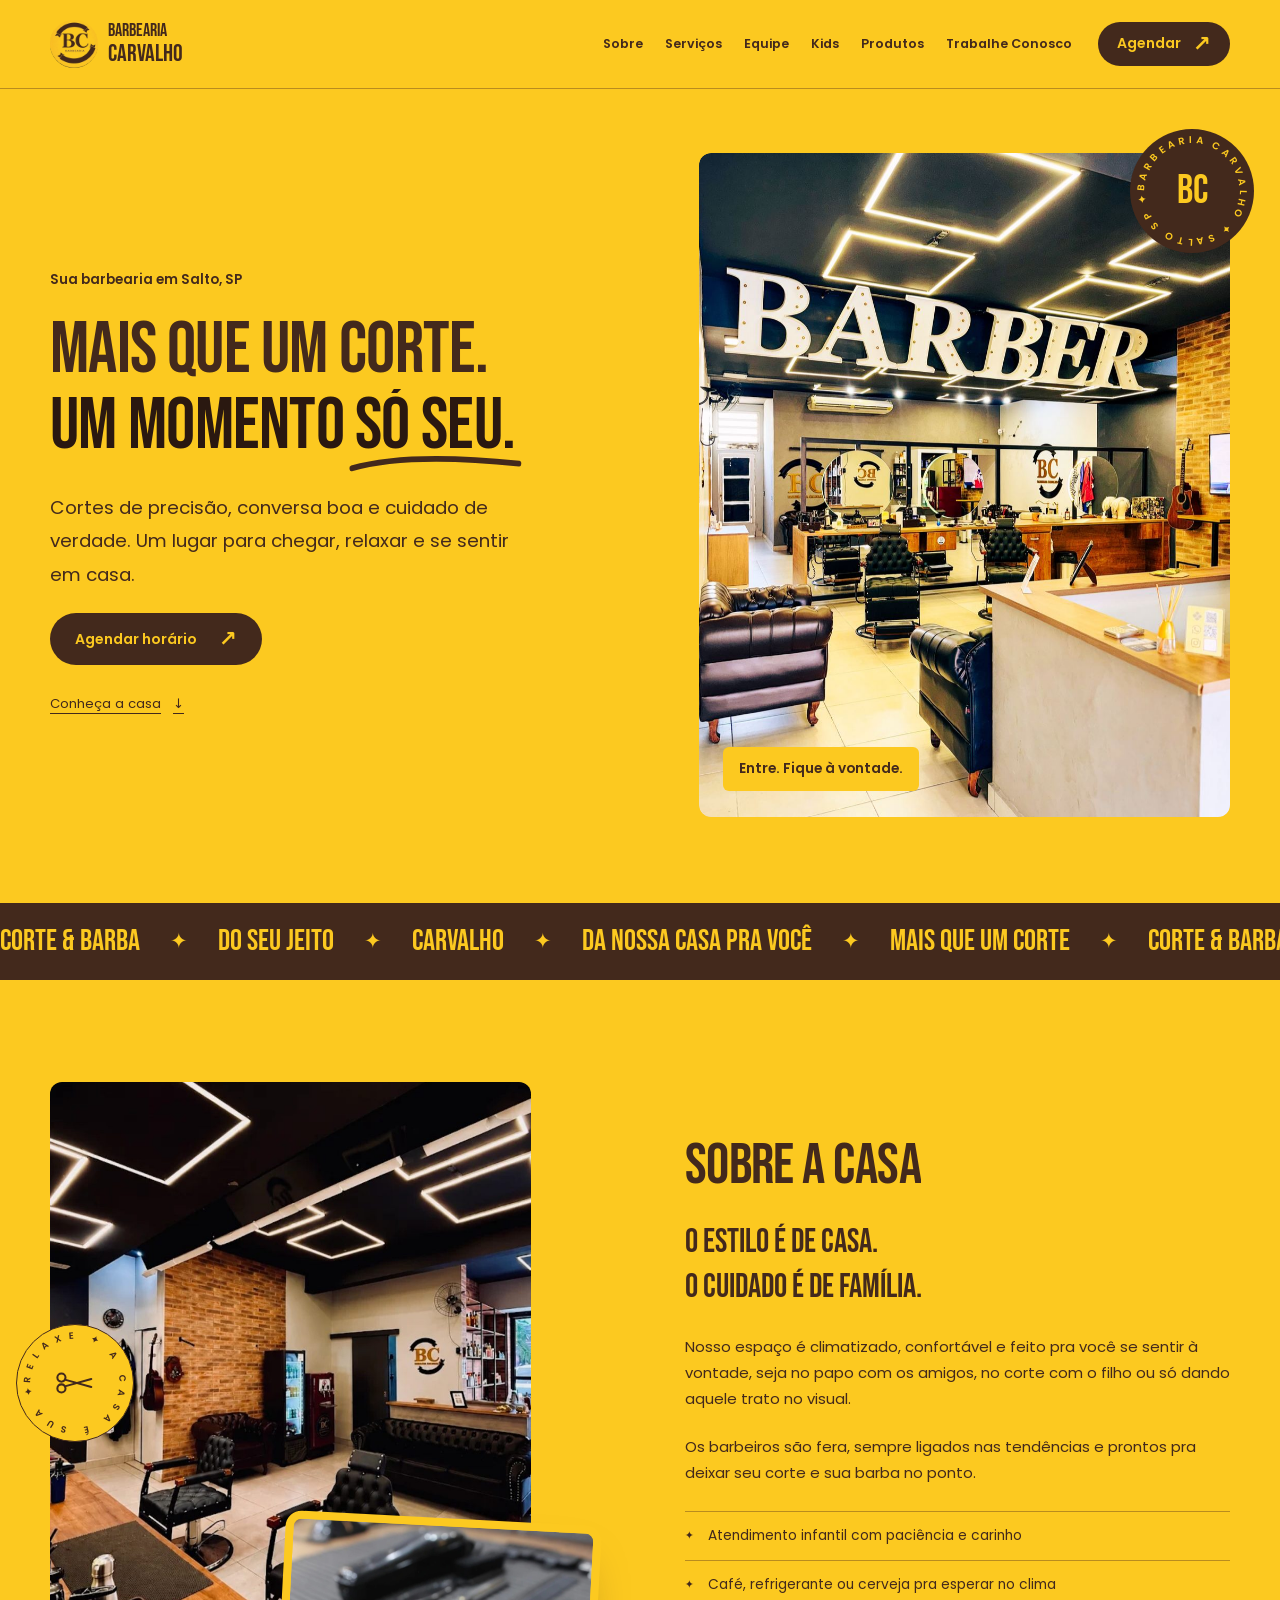
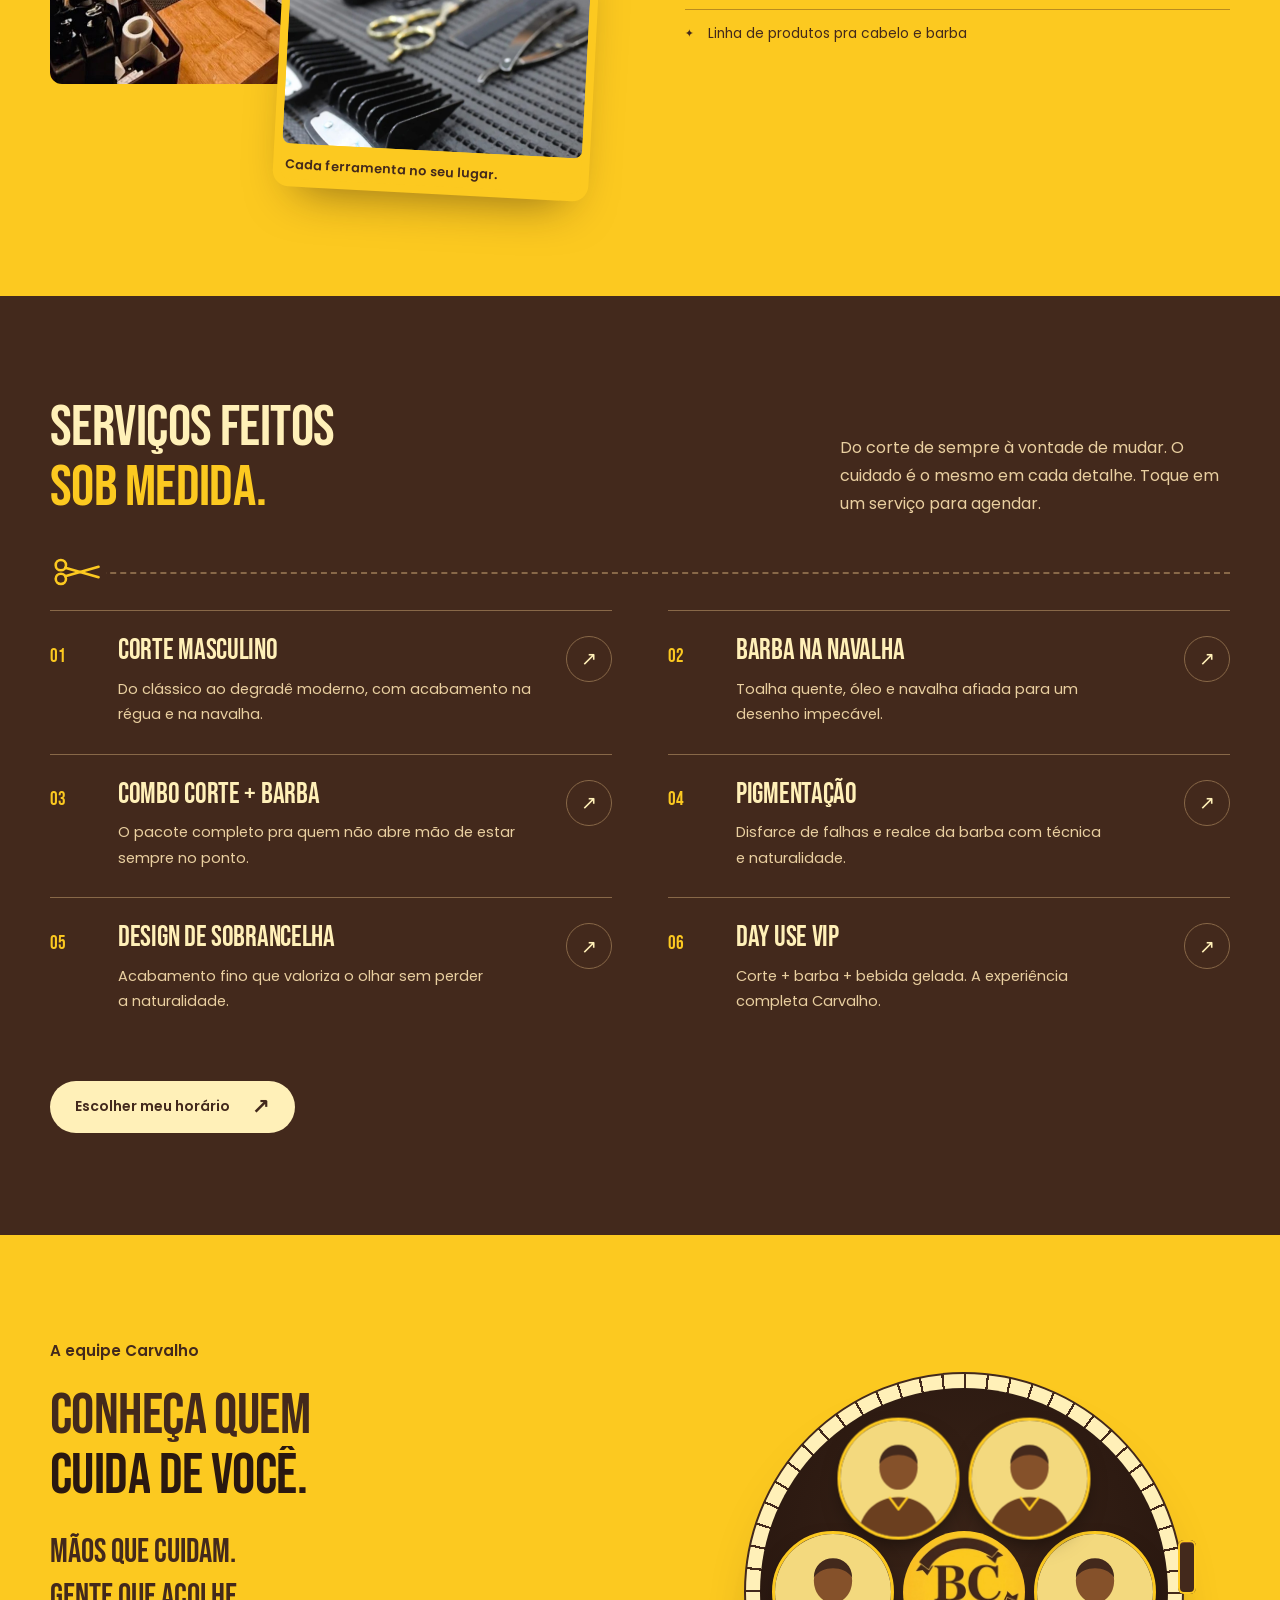
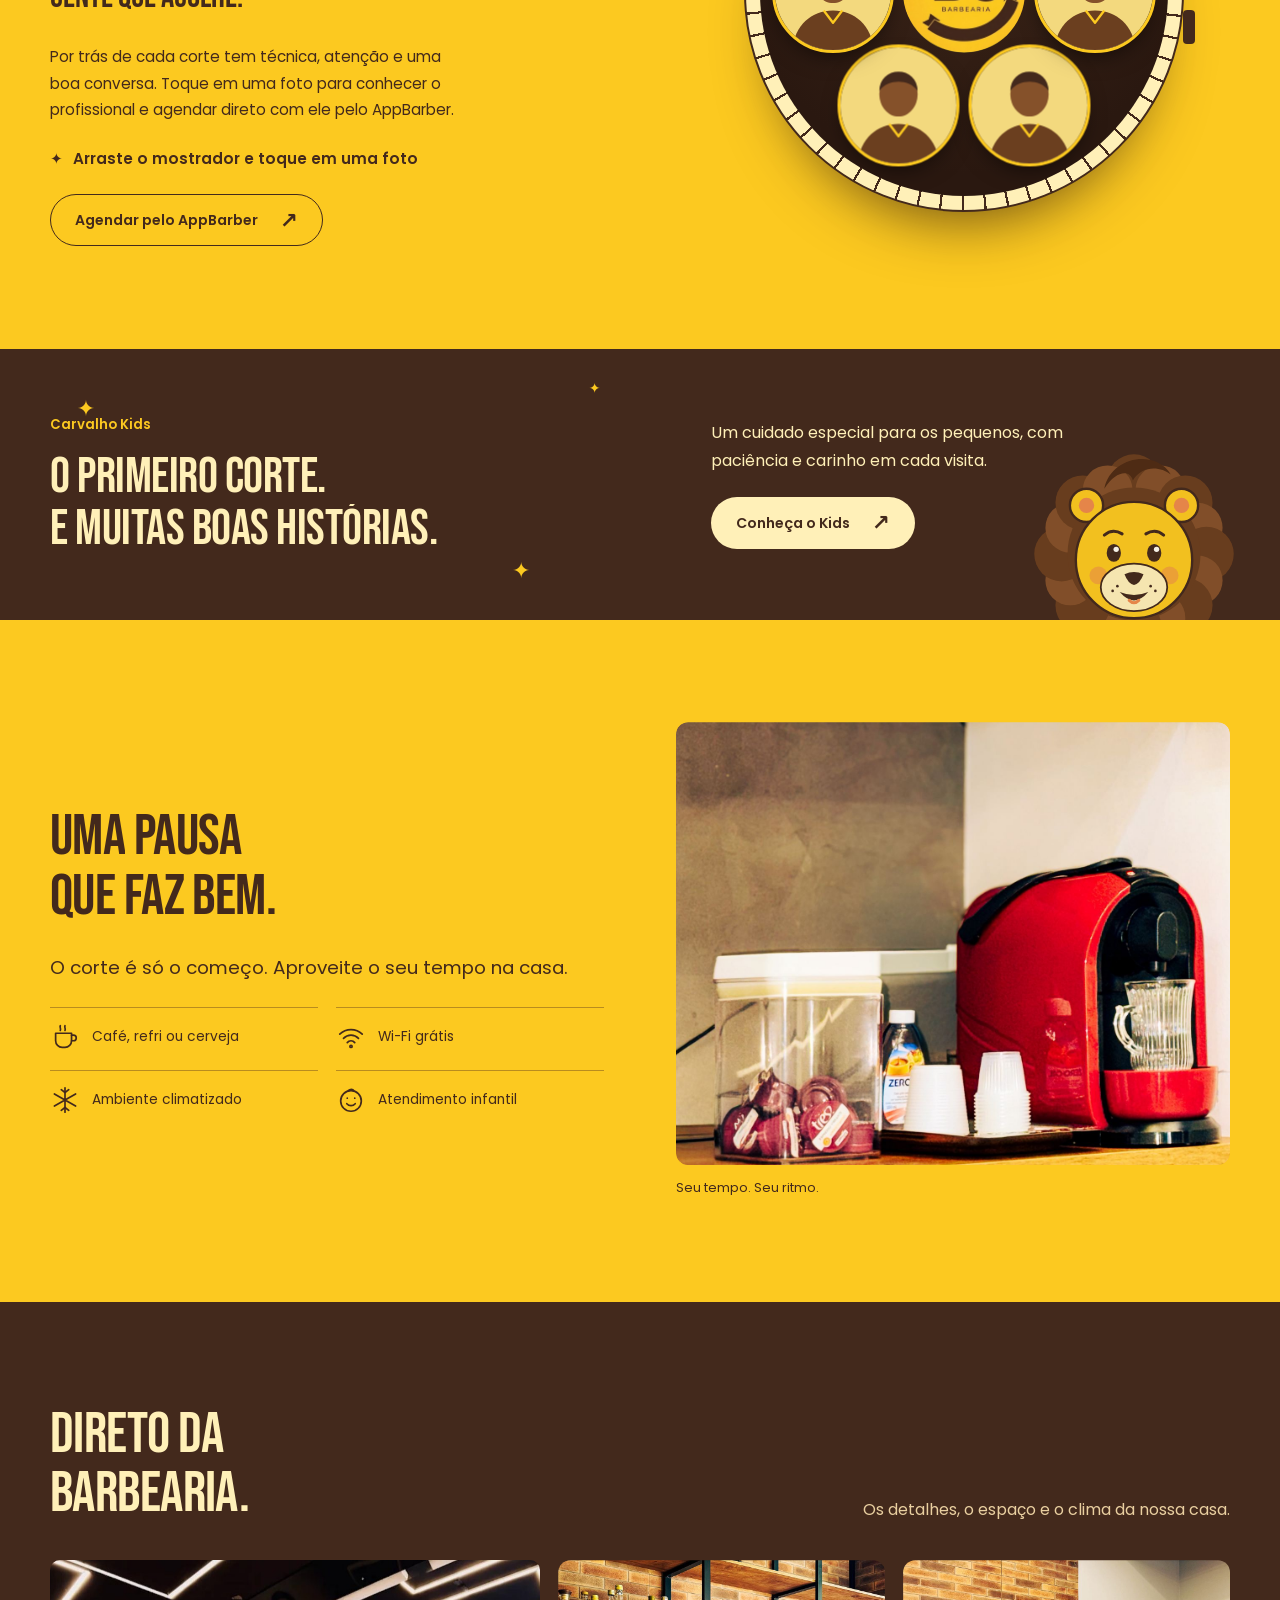
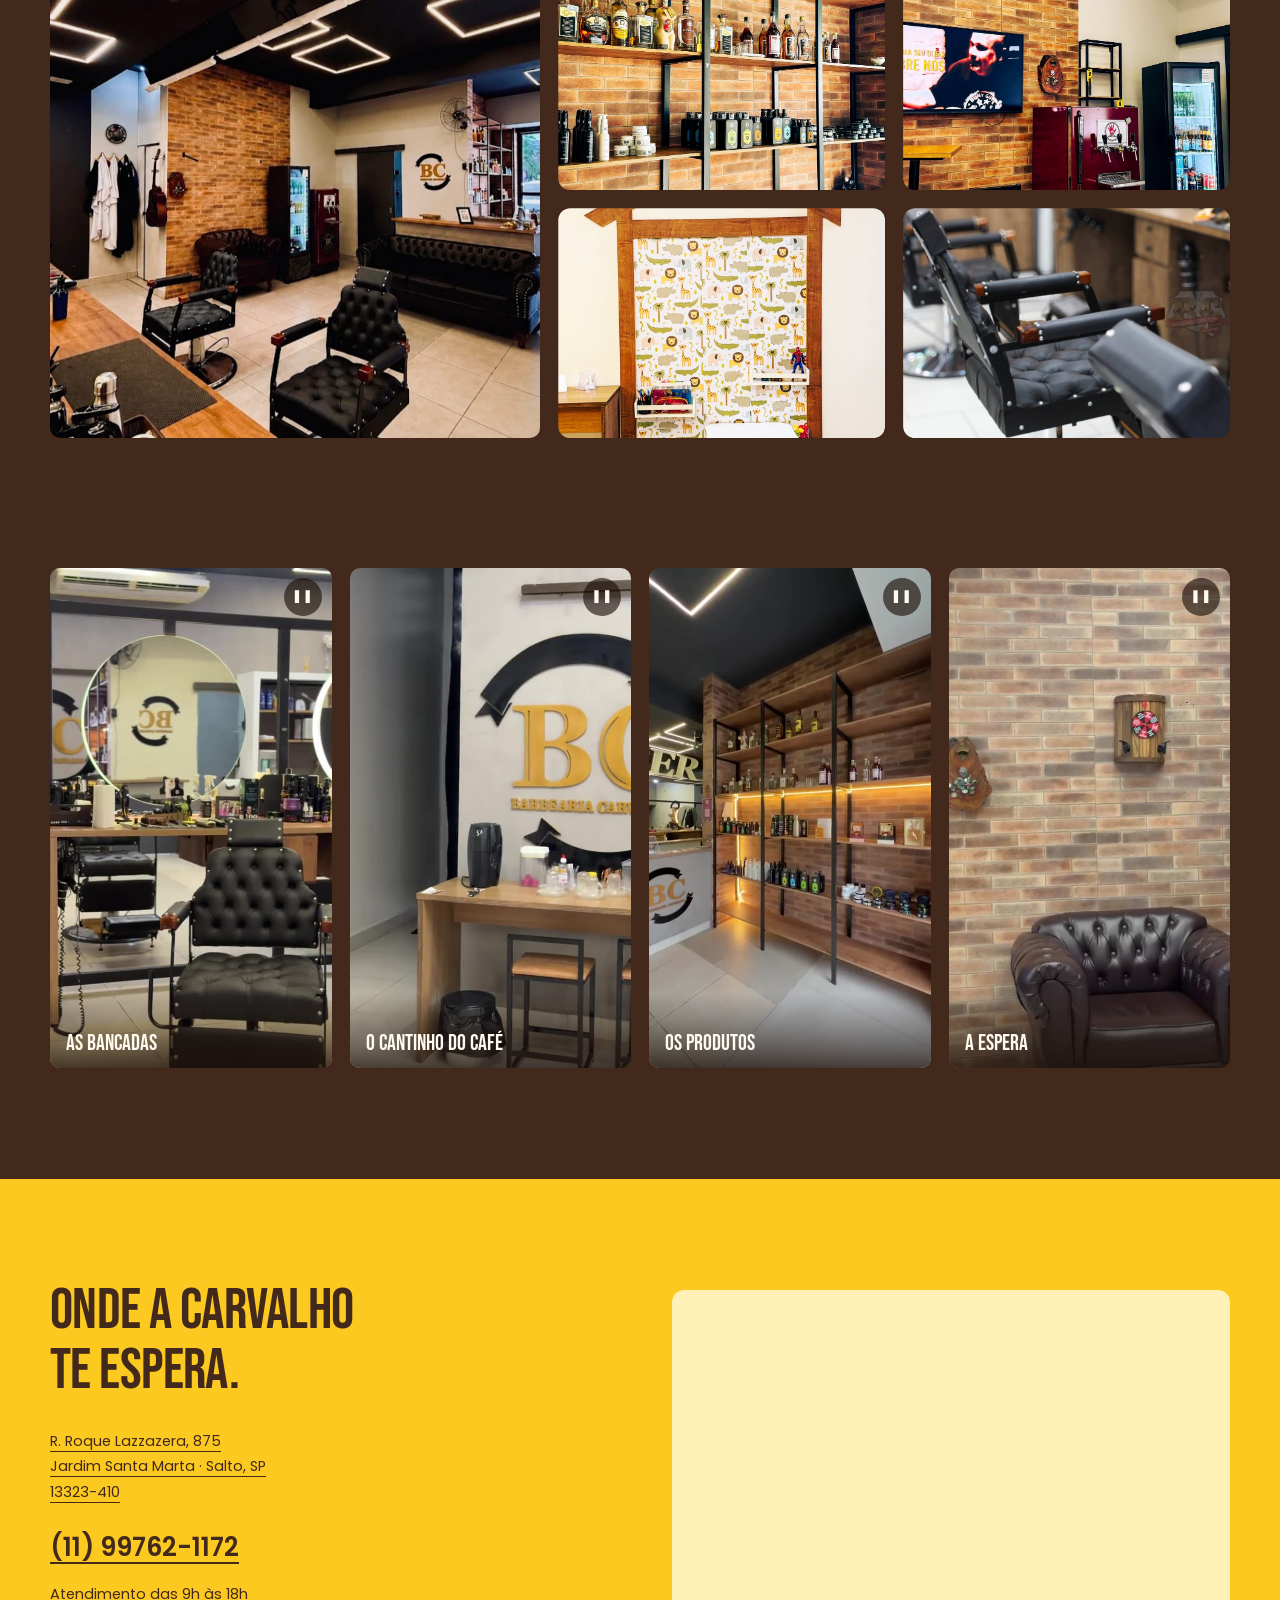
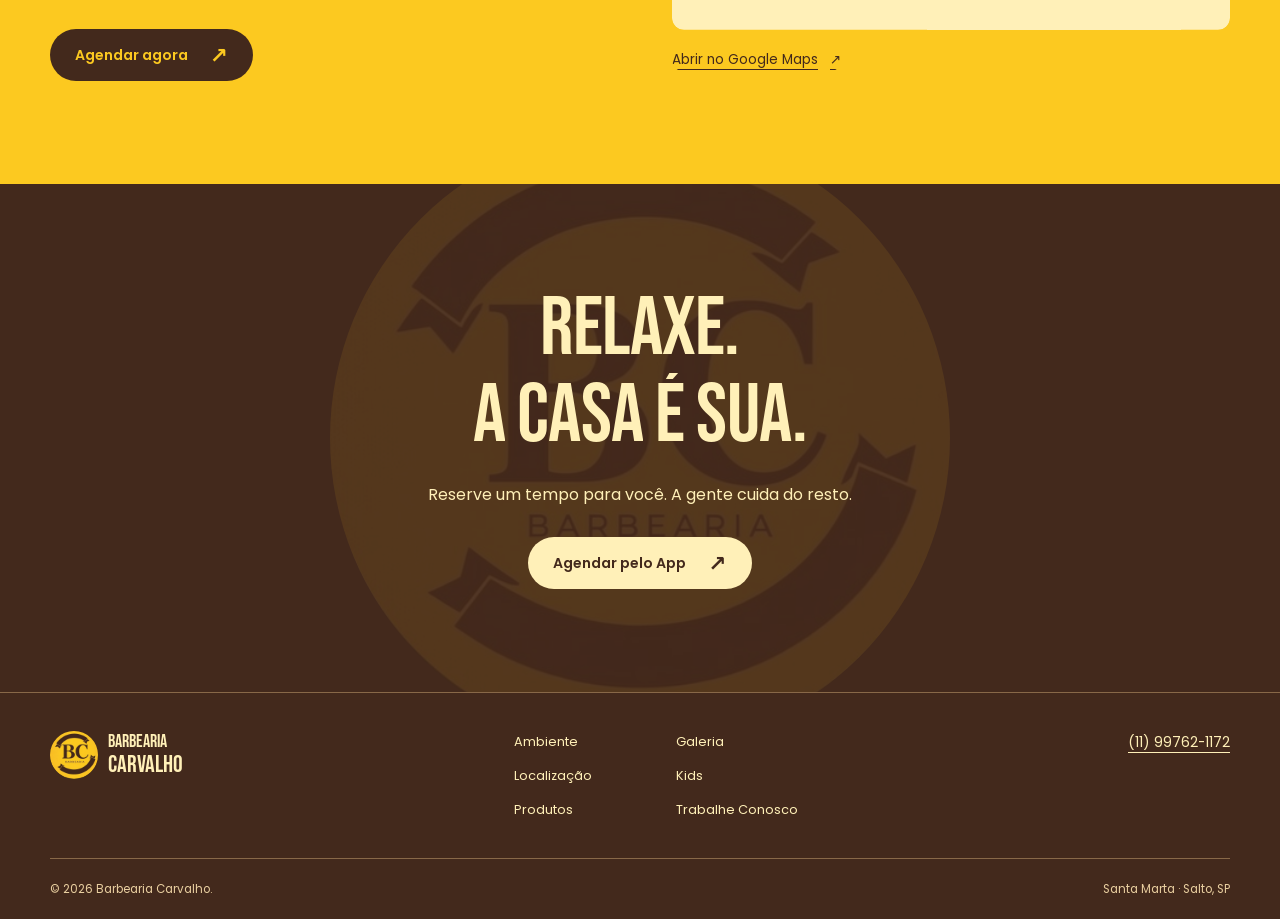
==== index.html @ 2c111d6f "Add real photos and video tour; draft visual rework plan - New hero, ambiente, gallery and produtos " ====
<!DOCTYPE html><html lang="pt-BR"><head><meta charset="UTF-8"><meta name="viewport" content="width=device-width, initial-scale=1.0, viewport-fit=cover">
<title>Mais que um corte. Um momento só seu. — Barbearia Carvalho</title><meta name="description" content="Cortes, barba e cuidado de família em Salto, SP. Conheça a Barbearia Carvalho e agende seu momento pelo AppBarber."><meta name="theme-color" content="#fcc920">
<link rel="icon" type="image/png" sizes="32x32" href="assets/img/favicon-32.png"><link rel="apple-touch-icon" href="assets/img/apple-touch-icon.png">
<link rel="preconnect" href="https://fonts.googleapis.com"><link rel="preconnect" href="https://fonts.gstatic.com" crossorigin>
<link href="https://fonts.googleapis.com/css2?family=Bebas+Neue&amp;family=Poppins:wght@400;500;600;700&amp;display=swap" rel="stylesheet">
<link rel="stylesheet" href="css/style.css"><script src="js/script.js" defer></script><script>(function(d){if(!matchMedia("(prefers-reduced-motion: reduce)").matches){d.classList.add("motion");setTimeout(function(){if(!window.BC_READY)d.classList.remove("motion")},3000)}})(document.documentElement)</script></head><body class="home">
<a class="skip-link" href="#conteudo">Pular para o conteúdo</a>
<header class="nav" id="nav"><div class="container nav__inner">
<a class="brand" href="index.html" aria-label="Barbearia Carvalho — início"><img src="assets/img/logo-512.png" width="48" height="48" alt=""><span>Barbearia<strong>Carvalho</strong></span></a>
<nav class="nav__links" id="navLinks" aria-label="Principal"><a href="#sobre">Sobre</a><a href="#servicos">Serviços</a><a href="#equipe">Equipe</a><a href="kids.html">Kids</a><a href="produtos.html">Produtos</a><a href="trabalhe-conosco.html">Trabalhe Conosco</a></nav>
<a class="btn nav__cta" href="https://play.google.com/store/apps/details?id=br.com.starapp.appbarbercli&amp;referrer=utm_source%3Dgoogle%26utm_medium%3Dorganic%26utm_term%3Dapp%2Bbarber" data-open-modal>Agendar<span aria-hidden="true">↗</span></a>
<button class="nav__burger" id="navBurger" aria-label="Abrir menu" aria-expanded="false" aria-controls="navLinks" hidden><span></span><span></span></button>
</div></header><main id="conteudo" tabindex="-1">
<section class="hero"><div class="container hero__grid"><div class="hero__copy"><p class="brand-note rise" style="--d:.05s">Sua barbearia em Salto, SP</p>
<h1 class="hero__title"><span class="w"><span style="--i:0">Mais</span></span> <span class="w"><span style="--i:1">que</span></span> <span class="w"><span style="--i:2">um</span></span> <span class="w"><span style="--i:3">corte.</span></span><br><span class="accent"><span class="w"><span style="--i:4">Um</span></span> <span class="w"><span style="--i:5">momento</span></span> <span class="scribble"><span class="w"><span style="--i:6">só</span></span> <span class="w"><span style="--i:7">seu.</span></span><svg viewBox="0 0 200 20" preserveAspectRatio="none" aria-hidden="true"><path pathLength="1" d="M3 14 C 50 4, 120 4, 197 10"/></svg></span></span></h1>
<p class="lead rise" style="--d:.65s">Cortes de precisão, conversa boa e cuidado de verdade. Um lugar para chegar, relaxar e se sentir em casa.</p><div class="rise" style="--d:.8s"><a class="btn" href="https://play.google.com/store/apps/details?id=br.com.starapp.appbarbercli&amp;referrer=utm_source%3Dgoogle%26utm_medium%3Dorganic%26utm_term%3Dapp%2Bbarber" data-open-modal>Agendar horário<span aria-hidden="true">↗</span></a><a class="hero__more text-link" href="#sobre">Conheça a casa <span aria-hidden="true">↓</span></a></div></div>
<figure class="hero__visual" data-tilt><div class="frame"><img src="assets/img/salao-barber.jpg" alt="Salão da Barbearia Carvalho com o letreiro BARBER iluminado, poltronas de couro, cadeiras e espelhos redondos" width="1080" height="1440" loading="eager" fetchpriority="high"></div><figcaption>Entre. Fique à vontade.</figcaption><span class="photo-seal" aria-hidden="true"><svg class="ring" viewBox="0 0 120 120" aria-hidden="true"><path id="ring-hero" d="M60,60 m-46,0 a46,46 0 1,1 92,0 a46,46 0 1,1 -92,0" fill="none"/><text textLength="286" lengthAdjust="spacing"><textPath href="#ring-hero">BARBEARIA CARVALHO ✦ SALTO SP ✦ </textPath></text></svg><b>BC</b></span></figure></div></section>
<div class="marquee" aria-hidden="true"><div class="marquee__track"><span>Corte & barba</span><span>Do seu jeito</span><span>Carvalho</span><span>Da nossa casa pra você</span><span>Mais que um corte</span></div></div>
<section class="section sobre" id="sobre"><div class="container about-grid"><div class="about-photos">
<figure class="about-main frame parallax" data-reveal="clip"><img src="assets/img/interior-wide.jpg" alt="Vista da casa, com cadeiras de barbeiro e área de espera" width="1080" height="1340" loading="lazy"></figure>
<figure class="about-detail" data-reveal style="--d:.25s"><div class="frame"><img src="assets/img/ferramentas.jpg" alt="Tesoura dourada, navalha, pente e máquinas organizados na bancada da barbearia" width="2000" height="1325" loading="lazy"></div><figcaption>Cada ferramenta no seu lugar.</figcaption></figure>
<span class="about-stamp" aria-hidden="true"><svg class="ring" viewBox="0 0 120 120" aria-hidden="true"><path id="ring-about" d="M60,60 m-46,0 a46,46 0 1,1 92,0 a46,46 0 1,1 -92,0" fill="none"/><text textLength="286" lengthAdjust="spacing"><textPath href="#ring-about">RELAXE ✦ A CASA É SUA ✦ </textPath></text></svg><svg class="scissor-mark" viewBox="0 0 56 32" fill="none" stroke="currentColor" stroke-width="3" stroke-linecap="round" aria-hidden="true"><g class="blade blade--a"><circle cx="8" cy="8" r="6"/><path d="M13 11 L52 22"/></g><g class="blade blade--b"><circle cx="8" cy="24" r="6"/><path d="M13 21 L52 10"/></g></svg></span></div>
<div class="about-copy" data-stagger><h2 data-split>Sobre a casa</h2><p class="statement" data-reveal>O estilo é de casa.<br>O cuidado é de família.</p><p data-reveal>Nosso espaço é climatizado, confortável e feito pra você se sentir à vontade, seja no papo com os amigos, no corte com o filho ou só dando aquele trato no visual.</p><p data-reveal>Os barbeiros são fera, sempre ligados nas tendências e prontos pra deixar seu corte e sua barba no ponto.</p>
<ul class="simple-list"><li data-reveal>Atendimento infantil com paciência e carinho</li><li data-reveal>Café, refrigerante ou cerveja pra esperar no clima</li><li data-reveal>Linha de produtos pra cabelo e barba</li></ul><div data-reveal><a class="btn btn--outline" href="https://play.google.com/store/apps/details?id=br.com.starapp.appbarbercli&amp;referrer=utm_source%3Dgoogle%26utm_medium%3Dorganic%26utm_term%3Dapp%2Bbarber" data-open-modal>Marcar meu horário<span aria-hidden="true">↗</span></a></div></div></div></section>
<section class="section section--ink services" id="servicos"><div class="container"><div class="section-intro"><h2 data-split>Serviços feitos<br><span class="accent">sob medida.</span></h2><p data-reveal>Do corte de sempre à vontade de mudar. O cuidado é o mesmo em cada detalhe. Toque em um serviço para agendar.</p></div>
<div class="cut-line" aria-hidden="true"><div class="cut-line__track"><svg viewBox="0 0 56 32" fill="none" stroke="currentColor" stroke-width="3" stroke-linecap="round" aria-hidden="true"><g class="blade blade--a"><circle cx="8" cy="8" r="6"/><path d="M13 11 L52 22"/></g><g class="blade blade--b"><circle cx="8" cy="24" r="6"/><path d="M13 21 L52 10"/></g></svg></div></div>
<ol class="services-list" data-stagger>
<li><a class="service" data-reveal href="https://play.google.com/store/apps/details?id=br.com.starapp.appbarbercli&amp;referrer=utm_source%3Dgoogle%26utm_medium%3Dorganic%26utm_term%3Dapp%2Bbarber" data-open-modal><span class="service__num">01</span><div><h3>Corte Masculino</h3><p>Do clássico ao degradê moderno, com acabamento na régua e na navalha.</p></div><span class="service__go" aria-hidden="true">↗</span></a></li>
<li><a class="service" data-reveal href="https://play.google.com/store/apps/details?id=br.com.starapp.appbarbercli&amp;referrer=utm_source%3Dgoogle%26utm_medium%3Dorganic%26utm_term%3Dapp%2Bbarber" data-open-modal><span class="service__num">02</span><div><h3>Barba na Navalha</h3><p>Toalha quente, óleo e navalha afiada para um desenho impecável.</p></div><span class="service__go" aria-hidden="true">↗</span></a></li>
<li><a class="service" data-reveal href="https://play.google.com/store/apps/details?id=br.com.starapp.appbarbercli&amp;referrer=utm_source%3Dgoogle%26utm_medium%3Dorganic%26utm_term%3Dapp%2Bbarber" data-open-modal><span class="service__num">03</span><div><h3>Combo Corte + Barba</h3><p>O pacote completo pra quem não abre mão de estar sempre no ponto.</p></div><span class="service__go" aria-hidden="true">↗</span></a></li>
<li><a class="service" data-reveal href="https://play.google.com/store/apps/details?id=br.com.starapp.appbarbercli&amp;referrer=utm_source%3Dgoogle%26utm_medium%3Dorganic%26utm_term%3Dapp%2Bbarber" data-open-modal><span class="service__num">04</span><div><h3>Pigmentação</h3><p>Disfarce de falhas e realce da barba com técnica e naturalidade.</p></div><span class="service__go" aria-hidden="true">↗</span></a></li>
<li><a class="service" data-reveal href="https://play.google.com/store/apps/details?id=br.com.starapp.appbarbercli&amp;referrer=utm_source%3Dgoogle%26utm_medium%3Dorganic%26utm_term%3Dapp%2Bbarber" data-open-modal><span class="service__num">05</span><div><h3>Design de Sobrancelha</h3><p>Acabamento fino que valoriza o olhar sem perder a naturalidade.</p></div><span class="service__go" aria-hidden="true">↗</span></a></li>
<li><a class="service" data-reveal href="https://play.google.com/store/apps/details?id=br.com.starapp.appbarbercli&amp;referrer=utm_source%3Dgoogle%26utm_medium%3Dorganic%26utm_term%3Dapp%2Bbarber" data-open-modal><span class="service__num">06</span><div><h3>Day Use VIP</h3><p>Corte + barba + bebida gelada. A experiência completa Carvalho.</p></div><span class="service__go" aria-hidden="true">↗</span></a></li>
</ol><div data-reveal><a class="btn" href="https://play.google.com/store/apps/details?id=br.com.starapp.appbarbercli&amp;referrer=utm_source%3Dgoogle%26utm_medium%3Dorganic%26utm_term%3Dapp%2Bbarber" data-open-modal>Escolher meu horário<span aria-hidden="true">↗</span></a></div></div></section>
<section class="section team" id="equipe"><div class="container team-grid">
<div class="team-copy" data-stagger><p class="brand-note" data-reveal>A equipe Carvalho</p><h2 data-split>Conheça quem<br><span class="accent">cuida de você.</span></h2><p class="statement" data-reveal>Mãos que cuidam.<br>Gente que acolhe.</p><p data-reveal>Por trás de cada corte tem técnica, atenção e uma boa conversa. Toque em uma foto para conhecer o profissional e agendar direto com ele pelo AppBarber.</p><p class="watch-hint" data-reveal aria-hidden="true"><span>✦</span> Arraste o mostrador e toque em uma foto</p><div data-reveal><a class="btn btn--outline" href="https://play.google.com/store/apps/details?id=br.com.starapp.appbarbercli&amp;referrer=utm_source%3Dgoogle%26utm_medium%3Dorganic%26utm_term%3Dapp%2Bbarber" data-open-modal>Agendar pelo AppBarber<span aria-hidden="true">↗</span></a></div></div>
<div class="watch-wrap" data-reveal="pop"><div class="watch" id="teamWatch"><span class="watch__crown" aria-hidden="true"></span><div class="watch__face">
<!-- Equipe: um <li> por profissional. Troque src pela foto real (quadrada, 600×600), e preencha data-name, data-role e os textos .pro__name e .pro__role. Os provisórios usam foto-pendente.svg. -->
<ul class="watch__list" aria-label="Profissionais da Barbearia Carvalho">
<li class="watch__item"><button class="pro" type="button" data-name="Barbeiro 1" data-role="Barbeiro" aria-controls="watchDetail" aria-expanded="false"><img src="assets/img/equipe/foto-pendente.svg" alt="" width="400" height="400" loading="lazy"><span class="pro__name">Barbeiro 1</span><span class="pro__role">Barbeiro</span></button></li>
<li class="watch__item"><button class="pro" type="button" data-name="Barbeiro 2" data-role="Barbeiro" aria-controls="watchDetail" aria-expanded="false"><img src="assets/img/equipe/foto-pendente.svg" alt="" width="400" height="400" loading="lazy"><span class="pro__name">Barbeiro 2</span><span class="pro__role">Barbeiro</span></button></li>
<li class="watch__item"><button class="pro" type="button" data-name="Barbeiro 3" data-role="Barbeiro" aria-controls="watchDetail" aria-expanded="false"><img src="assets/img/equipe/foto-pendente.svg" alt="" width="400" height="400" loading="lazy"><span class="pro__name">Barbeiro 3</span><span class="pro__role">Barbeiro</span></button></li>
<li class="watch__item"><button class="pro" type="button" data-name="Barbeiro 4" data-role="Barbeiro" aria-controls="watchDetail" aria-expanded="false"><img src="assets/img/equipe/foto-pendente.svg" alt="" width="400" height="400" loading="lazy"><span class="pro__name">Barbeiro 4</span><span class="pro__role">Barbeiro</span></button></li>
<li class="watch__item"><button class="pro" type="button" data-name="Barbeiro 5" data-role="Barbeiro" aria-controls="watchDetail" aria-expanded="false"><img src="assets/img/equipe/foto-pendente.svg" alt="" width="400" height="400" loading="lazy"><span class="pro__name">Barbeiro 5</span><span class="pro__role">Barbeiro</span></button></li>
<li class="watch__item"><button class="pro" type="button" data-name="Barbeiro 6" data-role="Barbeiro" aria-controls="watchDetail" aria-expanded="false"><img src="assets/img/equipe/foto-pendente.svg" alt="" width="400" height="400" loading="lazy"><span class="pro__name">Barbeiro 6</span><span class="pro__role">Barbeiro</span></button></li>
</ul>
<img class="watch__logo" src="assets/img/logo-512.png" alt="" width="220" height="220" aria-hidden="true">
<div class="watch__detail" id="watchDetail" role="group" aria-labelledby="watchName" hidden><img class="watch__photo" src="assets/img/equipe/foto-pendente.svg" alt="" width="400" height="400"><div class="watch__info"><h3 id="watchName"></h3><p id="watchRole"></p><a class="btn watch__cta" href="https://play.google.com/store/apps/details?id=br.com.starapp.appbarbercli&amp;referrer=utm_source%3Dgoogle%26utm_medium%3Dorganic%26utm_term%3Dapp%2Bbarber" data-open-modal><span class="watch__cta-label">Agendar</span><span aria-hidden="true">↗</span></a></div>
<button class="watch__nav watch__nav--prev" type="button" aria-label="Profissional anterior">‹</button><button class="watch__nav watch__nav--next" type="button" aria-label="Próximo profissional">›</button><button class="watch__close" type="button" aria-label="Voltar para a equipe">×</button></div>
</div></div></div></div></section>
<section class="kids-teaser section--ink"><span class="doodle" style="left:6%;top:18%;--d:-1s" aria-hidden="true">✦</span><span class="doodle" style="left:46%;top:12%;--d:-3s;font-size:14px" aria-hidden="true">✦</span><span class="doodle" style="left:40%;bottom:14%;--d:-5s" aria-hidden="true">✦</span>
<div class="container teaser-grid"><div><p class="brand-note" data-reveal>Carvalho Kids</p><h2 data-split>O primeiro corte.<br>E muitas boas histórias.</h2></div><div data-reveal><p>Um cuidado especial para os pequenos, com paciência e carinho em cada visita.</p><a class="btn" href="kids.html">Conheça o Kids <span aria-hidden="true">↗</span></a></div></div>
<div class="teaser-lion"><svg class="lion" viewBox="40 40 320 370" aria-hidden="true" focusable="false">
<ellipse cx="200" cy="396" rx="96" ry="10" fill="var(--ink)" opacity=".18"/>
<g class="lion__head">
<g class="lion__mane" stroke="var(--ink)" stroke-width="0"><circle cx="200.0" cy="100.0" r="46" fill="var(--mane)"/>
<circle cx="244.4" cy="114.8" r="42" fill="var(--mane-2)"/>
<circle cx="286.3" cy="135.7" r="46" fill="var(--mane)"/>
<circle cx="307.2" cy="177.6" r="42" fill="var(--mane-2)"/>
<circle cx="322.0" cy="222.0" r="46" fill="var(--mane)"/>
<circle cx="307.2" cy="266.4" r="42" fill="var(--mane-2)"/>
<circle cx="286.3" cy="308.3" r="46" fill="var(--mane)"/>
<circle cx="244.4" cy="329.2" r="42" fill="var(--mane-2)"/>
<circle cx="200.0" cy="344.0" r="46" fill="var(--mane)"/>
<circle cx="155.6" cy="329.2" r="42" fill="var(--mane-2)"/>
<circle cx="113.7" cy="308.3" r="46" fill="var(--mane)"/>
<circle cx="92.8" cy="266.4" r="42" fill="var(--mane-2)"/>
<circle cx="78.0" cy="222.0" r="46" fill="var(--mane)"/>
<circle cx="92.8" cy="177.6" r="42" fill="var(--mane-2)"/>
<circle cx="113.7" cy="135.7" r="46" fill="var(--mane)"/>
<circle cx="155.6" cy="114.8" r="42" fill="var(--mane-2)"/></g>
<circle cx="200" cy="222" r="112" fill="var(--mane)"/>
<path class="lion__tuft" d="M150 112 C160 58 236 44 262 88 C244 74 214 72 198 98 C194 80 170 80 150 112 Z" fill="#4f2c14"/>
<circle cx="120" cy="140" r="28" fill="var(--yellow)" stroke="var(--ink)" stroke-width="4"/>
<circle cx="120" cy="140" r="13" fill="var(--blush)"/>
<circle cx="280" cy="140" r="28" fill="var(--yellow)" stroke="var(--ink)" stroke-width="4"/>
<circle cx="280" cy="140" r="13" fill="var(--blush)"/>
<circle cx="200" cy="232" r="98" fill="var(--yellow)" stroke="var(--ink)" stroke-width="4"/>
<path d="M150 190 q14 -12 30 -2 M220 188 q16 -10 30 2" fill="none" stroke="var(--ink)" stroke-width="5" stroke-linecap="round"/>
<g class="lion__pupils">
<g class="lion__eye"><ellipse cx="166" cy="220" rx="12" ry="15" fill="var(--ink)"/><circle cx="170" cy="214" r="4.5" fill="#fffaf0"/></g>
<g class="lion__eye"><ellipse cx="234" cy="220" rx="12" ry="15" fill="var(--ink)"/><circle cx="238" cy="214" r="4.5" fill="#fffaf0"/></g>
</g>
<circle cx="140" cy="258" r="15" fill="var(--blush)" opacity=".55"/>
<circle cx="260" cy="258" r="15" fill="var(--blush)" opacity=".55"/>
<ellipse cx="200" cy="278" rx="56" ry="40" fill="var(--yellow-light)" stroke="var(--ink)" stroke-width="3"/>
<path d="M184 256 Q200 248 216 256 Q210 272 200 274 Q190 272 184 256 Z" fill="var(--ink)"/>
<path d="M176 286 Q200 314 224 286 Q200 296 176 286 Z" fill="var(--ink)"/>
<path d="M192 300 Q200 308 208 300" fill="none" stroke="var(--blush)" stroke-width="5" stroke-linecap="round"/>
<g fill="var(--ink)"><circle cx="172" cy="276" r="2.2"/><circle cx="164" cy="284" r="2.2"/><circle cx="228" cy="276" r="2.2"/><circle cx="236" cy="284" r="2.2"/></g>
</g>
</svg></div></section>
<section class="section ambiente" id="ambiente"><div class="container environment-grid"><div data-stagger><h2 data-split>Uma pausa<br>que faz bem.</h2><p class="lead" data-reveal>O corte é só o começo. Aproveite o seu tempo na casa.</p><ul class="amenities">
<li data-reveal data-draw><svg viewBox="0 0 32 32" aria-hidden="true"><path pathLength="1" d="M6 12h17v8a7 7 0 0 1-7 7h-3a7 7 0 0 1-7-7z"/><path pathLength="1" d="M23 14h2a3 3 0 0 1 0 6h-2"/><path pathLength="1" d="M11 4c-1 2 1 3 0 5M16 4c-1 2 1 3 0 5"/></svg>Café, refri ou cerveja</li>
<li data-reveal data-draw><svg viewBox="0 0 32 32" aria-hidden="true"><path pathLength="1" d="M4 13a17 17 0 0 1 24 0"/><path pathLength="1" d="M8 17.5a11 11 0 0 1 16 0"/><path pathLength="1" d="M12 22a5 5 0 0 1 8 0"/><circle pathLength="1" cx="16" cy="26" r="1.2"/></svg>Wi-Fi grátis</li>
<li data-reveal data-draw><svg viewBox="0 0 32 32" aria-hidden="true"><path pathLength="1" d="M16 3v26M4.7 9.5l22.6 13M4.7 22.5l22.6-13"/><path pathLength="1" d="M12 5l4 3 4-3M12 27l4-3 4 3"/></svg>Ambiente climatizado</li>
<li data-reveal data-draw><svg viewBox="0 0 32 32" aria-hidden="true"><circle pathLength="1" cx="16" cy="17" r="11"/><path pathLength="1" d="M11.5 20a6 6 0 0 0 9 0"/><path pathLength="1" d="M12 14h.01M20 14h.01M13 6c2-2 5-2 6 0"/></svg>Atendimento infantil</li></ul></div>
<figure data-reveal="clip"><div class="frame parallax"><img src="assets/img/cafe.jpg" alt="Máquina de café expresso vermelha com cápsulas e copinhos na bancada da barbearia" width="1600" height="1200" loading="lazy"></div><figcaption>Seu tempo. Seu ritmo.</figcaption></figure></div></section>
<section class="section section--ink" id="galeria"><div class="container"><div class="section-intro"><h2 data-split>Direto da<br>barbearia.</h2><p data-reveal>Os detalhes, o espaço e o clima da nossa casa.</p></div><div class="gallery-grid" data-stagger>
<figure class="gallery-wide parallax" data-reveal="clip"><img src="assets/img/interior-wide.jpg" alt="Interior da Barbearia Carvalho" width="1080" height="1340" loading="lazy"></figure><figure data-reveal="clip"><img src="assets/img/prateleira-produtos.jpg" alt="Estante de madeira e metal preto na parede de tijolos, com cachaças, shampoos e pomadas" width="1080" height="1920" loading="lazy"></figure><figure data-reveal="clip"><img src="assets/img/bar-chopeira.jpg" alt="Chopeira vinho com a marca BC, banqueta alta e geladeira de bebidas" width="1080" height="1920" loading="lazy"></figure><figure data-reveal="clip"><img src="assets/img/espaco-kids.jpg" alt="Cantinho Kids com moldura de casinha, papel de parede de bichinhos, mesinha e banquinhos" width="1080" height="1440" loading="lazy"></figure><figure data-reveal="clip"><img src="assets/img/ambiente.jpg" alt="Cadeiras da Barbearia Carvalho" width="1080" height="948" loading="lazy"></figure></div>
<div class="tour" data-stagger><div class="tour__head"><h3 data-reveal>Um giro pela casa</h3><p data-reveal>Vídeos curtos, sem som, gravados na Carvalho.</p></div>
<ul class="tour__list">
<li class="tour__item" data-reveal="pop"><video src="assets/video/bancadas.mp4" poster="assets/video/bancadas.jpg" width="540" height="960" muted loop playsinline controls preload="none" aria-label="Bancadas com espelhos redondos e cadeiras de barbeiro"></video><span class="tour__cap">As bancadas</span></li>
<li class="tour__item" data-reveal="pop"><video src="assets/video/cafe-bar.mp4" poster="assets/video/cafe-bar.jpg" width="540" height="960" muted loop playsinline controls preload="none" aria-label="Balcão de café sob a logo BC na parede"></video><span class="tour__cap">O cantinho do café</span></li>
<li class="tour__item" data-reveal="pop"><video src="assets/video/produtos.mp4" poster="assets/video/produtos.jpg" width="540" height="960" muted loop playsinline controls preload="none" aria-label="Estante iluminada de produtos ao lado da recepção"></video><span class="tour__cap">Os produtos</span></li>
<li class="tour__item" data-reveal="pop"><video src="assets/video/espera.mp4" poster="assets/video/espera.jpg" width="540" height="960" muted loop playsinline controls preload="none" aria-label="Poltronas de couro, alvo de dardos e geladeira de bebidas na área de espera"></video><span class="tour__cap">A espera</span></li>
</ul></div>
</div></section>
<section class="section" id="localizacao"><div class="container location-grid"><div data-stagger><h2 data-split>Onde a Carvalho<br>te espera.</h2><address data-reveal><a class="text-link" href="https://share.google/nBp75bWHyrNL5aPoO" target="_blank" rel="noopener">R. Roque Lazzazera, 875<br>Jardim Santa Marta · Salto, SP<br>13323-410</a><a class="contact-phone" href="tel:+5511997621172">(11) 99762-1172</a><p>Atendimento das 9h às 18h</p></address><div data-reveal><a class="btn" href="https://play.google.com/store/apps/details?id=br.com.starapp.appbarbercli&amp;referrer=utm_source%3Dgoogle%26utm_medium%3Dorganic%26utm_term%3Dapp%2Bbarber" data-open-modal>Agendar agora<span aria-hidden="true">↗</span></a></div></div><div class="map-wrap" data-reveal="clip"><iframe height="100%" loading="lazy" referrerpolicy="no-referrer-when-downgrade" src="https://www.google.com/maps?q=Santa%20Marta%20-%20R.%20Roque%20Lazzazera%2C%20875%2C%20Jardim%20Santa%20Marta%2C%20Salto%20-%20SP%2C%2013323-410&amp;output=embed" style="border:0" tabindex="-1" title="Localização da Barbearia Carvalho no Google Maps" width="100%"></iframe><a class="text-link" href="https://share.google/nBp75bWHyrNL5aPoO" target="_blank" rel="noopener">Abrir no Google Maps <span aria-hidden="true">↗</span></a></div></div></section>
<section class="section section--ink final-cta"><div class="final-cta__stamp" aria-hidden="true"><img src="assets/img/logo-512.png" alt="" width="512" height="512" loading="lazy"></div><div class="container"><h2 data-split>Relaxe.<br>A casa é sua.</h2><p data-reveal>Reserve um tempo para você. A gente cuida do resto.</p><div data-reveal><a class="btn" href="https://play.google.com/store/apps/details?id=br.com.starapp.appbarbercli&amp;referrer=utm_source%3Dgoogle%26utm_medium%3Dorganic%26utm_term%3Dapp%2Bbarber" data-open-modal>Agendar pelo App<span aria-hidden="true">↗</span></a></div></div></section></main><footer class="footer section--ink"><div class="container footer__grid">
<a class="brand" href="index.html"><img src="assets/img/logo-512.png" width="48" height="48" alt=""><span>Barbearia<strong>Carvalho</strong></span></a>
<nav class="footer__links" aria-label="Rodapé"><a href="index.html#ambiente">Ambiente</a><a href="index.html#galeria">Galeria</a><a href="index.html#localizacao">Localização</a><a href="kids.html">Kids</a><a href="produtos.html">Produtos</a><a href="trabalhe-conosco.html">Trabalhe Conosco</a></nav>
<a class="text-link" href="tel:+5511997621172">(11) 99762-1172</a></div>
<div class="container footer__bottom"><p>© <span id="year">2026</span> Barbearia Carvalho.</p><p>Santa Marta · Salto, SP</p></div>
<noscript><div class="container nojs-booking"><p>Agende pelo AppBarber: <a href="https://play.google.com/store/apps/details?id=br.com.starapp.appbarbercli&amp;referrer=utm_source%3Dgoogle%26utm_medium%3Dorganic%26utm_term%3Dapp%2Bbarber">Google Play</a> ou <a href="https://apps.apple.com/br/app/appbarber-cliente/id6450795073">App Store</a>.</p></div></noscript></footer><dialog class="modal" id="appModal" aria-labelledby="modalTitle"><div class="modal__card">
<button class="modal__close" type="button" data-close-modal aria-label="Fechar agendamento" autofocus>×</button>
<img class="modal__logo" src="assets/img/logo-512.png" width="72" height="72" alt="">
<h2 id="modalTitle">Seu momento começa aqui.</h2><p>Baixe o AppBarber, escolha o profissional, o serviço e o horário.</p>
<div class="modal__stores">
<a class="store-btn" href="https://play.google.com/store/apps/details?id=br.com.starapp.appbarbercli&amp;referrer=utm_source%3Dgoogle%26utm_medium%3Dorganic%26utm_term%3Dapp%2Bbarber" rel="noopener" target="_blank">
<svg height="24" viewbox="0 0 256 283" width="21" xmlns="http://www.w3.org/2000/svg">
<path d="M119.553141,134.916362 L1.0599006,259.060547 C3.75619448,268.616998 10.7182836,276.3906 19.9208658,280.119977 C29.1234481,283.849353 39.5331235,283.115716 48.121672,278.132484 L181.448642,202.197919 L119.553141,134.916362 Z" fill="#EA4335"></path>
<path d="M239.370822,113.813616 L181.71353,80.7909097 L116.815965,137.741834 L181.978418,202.021326 L239.19423,169.351804 C249.525723,163.942452 256,153.24465 256,141.58271 C256,129.92077 249.525723,119.222968 239.19423,113.813616 L239.370822,113.813616 Z" fill="#FBBC04"></path>
<path d="M1.0599006,23.4868015 C0.343633396,26.134699 -0.0127538816,28.8670014 0,31.6100341 L0,250.937314 C0.00751268399,253.679042 0.363556675,256.408712 1.0599006,259.060547 L123.614758,138.095018 L1.0599006,23.4868015 Z" fill="#4285F4"></path>
<path d="M120.436101,141.273674 L181.71353,80.7909097 L48.5631521,4.50316009 C43.5539929,1.56944036 37.8568091,0.0156629668 32.0517989,0 C17.6444261,-0.0284873284 4.97836875,9.53420553 1.0599006,23.3985055 L120.436101,141.273674 Z" fill="#34A853"></path>
</svg>
<span>
<small>Disponível no</small>
          Google Play
        </span>
</a>
<a class="store-btn" href="https://apps.apple.com/br/app/appbarber-cliente/id6450795073" rel="noopener" target="_blank">
<svg fill="currentColor" height="24" viewbox="0 0 24 24" width="24"><path d="M16.7 12.4c0-2 1.6-3 1.7-3.1-.9-1.4-2.4-1.5-2.9-1.6-1.2-.1-2.4.7-3 .7-.6 0-1.6-.7-2.7-.7-1.4 0-2.7.8-3.4 2.1-1.5 2.5-.4 6.4 1 8.5.7 1 1.5 2.1 2.6 2 1-.1 1.4-.7 2.6-.7s1.6.7 2.7.7c1.1 0 1.9-1 2.6-2 .5-.7.9-1.5 1.2-2.3-1.4-.6-2.4-1.9-2.4-3.6z"></path><path d="M14.4 5.8c.5-.6.9-1.5.8-2.4-.8.1-1.7.5-2.3 1.2-.5.6-.9 1.5-.8 2.3.9 0 1.8-.5 2.3-1.1z"></path></svg>
<span>
<small>Baixe na</small>
          App Store
        </span>
</a>
</div><p class="modal__foot">Novo por aqui? Você também pode criar sua conta no app.</p></div></dialog></body></html>
---- css/style.css ----
/* Barbearia Carvalho — identidade original, páginas estáticas compartilhadas. */
:root {
  --yellow: #fcc920; --yellow-light: #fff0b8; --ink: #43291c; --ink-deep: #2a1810;
  --bg: var(--yellow); --fg: var(--ink); --muted: #634326; --line: #b98c1e;
  --mane: #6b3f1f; --mane-2: #85512a; --blush: #ee8a4c;
  --ease-out: cubic-bezier(.16,1,.3,1); --ease-quart: cubic-bezier(.25,1,.5,1); --container: 1180px;
  --z-nav: 20; --z-menu: 30; --z-skip: 40;
}
* { box-sizing: border-box; }
html { scroll-behavior: smooth; scroll-padding-top: 110px; }
body { margin: 0; background: var(--bg); color: var(--fg); font: 400 16px/1.75 'Poppins',system-ui,sans-serif; overflow-x: clip; }
img { display: block; max-width: 100%; height: auto; }
figure { margin: 0; }
figcaption { font-size: .8rem; margin-top: 12px; }
a { color: inherit; text-decoration: none; }
button { font: inherit; cursor: pointer; }
[hidden] { display: none !important; }
h1,h2,h3 { font-family: 'Bebas Neue','Arial Narrow',sans-serif; font-weight: 400; line-height: 1.04; margin: 0; letter-spacing: -.01em; text-wrap: balance; }
h1 { font-size: clamp(3.4rem,6.3vw,6rem); }
h2 { font-size: clamp(2.7rem,4.5vw,4.7rem); }
h3 { font-size: clamp(1.8rem,2.3vw,2.4rem); }
p { max-width: 68ch; text-wrap: pretty; margin: 0 0 22px; }
:focus-visible { outline: 3px solid currentColor; outline-offset: 5px; }
main:focus { outline: none; }
.container { width: min(calc(100% - 64px),var(--container)); margin-inline: auto; }
.section { padding-block: clamp(64px,8vw,112px); }
.section--ink { --bg: var(--ink); --fg: var(--yellow-light); --muted: #e9cfa0; --line: #886848; background: var(--bg); color: var(--fg); }
.lead { font-size: clamp(1rem,1.5vw,1.16rem); line-height: 1.8; }
.statement { font: 400 clamp(1.6rem,2.6vw,2.1rem)/1.35 'Bebas Neue',sans-serif; margin: 24px 0; }
.brand-note { margin-bottom: 22px; font-size: .83rem; font-weight: 600; }
.text-link { display: inline-flex; align-items: center; gap: 12px; text-decoration: underline; text-underline-offset: 5px; }
.frame { overflow: hidden; border-radius: 12px; }
.frame img { width: 100%; height: 100%; object-fit: cover; }

/* Botões: seta que sai e volta, pressão tátil. */
.btn { position: relative; overflow: hidden; isolation: isolate; display: inline-flex; align-items: center; justify-content: center; gap: 22px; min-height: 52px; padding: 14px 24px; border: 1px solid transparent; border-radius: 999px; background: var(--fg); color: var(--bg); font-weight: 600; font-size: .88rem; line-height: 1.5; text-align: center; transition: transform .25s var(--ease-out),color .35s var(--ease-out); }
.btn::before { content: ''; position: absolute; inset: 0; z-index: -1; background: var(--ink-deep); border-radius: inherit; transform: translateY(101%); transition: transform .45s var(--ease-out); }
.section--ink .btn::before { background: #fff7d6; }
.btn:hover::before { transform: none; }
.btn span[aria-hidden] { display: inline-block; font-size: 1.35rem; line-height: 1; }
.btn:hover { transform: translateY(-2px); }
.btn:active { transform: translateY(0) scale(.97); transition-duration: .1s; }
.btn--outline { border-color: var(--fg); color: var(--fg); background: transparent; }
.btn--outline::before { background: var(--fg); }
.section--ink .btn--outline::before { background: var(--fg); }
.btn--outline:hover { color: var(--bg); }
.btn:focus-visible { outline-color: var(--fg); }
.skip-link { position: fixed; left: 20px; top: 12px; z-index: var(--z-skip); padding: 12px 20px; background: var(--ink); color: var(--yellow-light); transform: translateY(-160%); }
.skip-link:focus { transform: none; }

/* Navegação */
.nav { position: sticky; top: 0; z-index: var(--z-nav); background: var(--yellow); color: var(--ink); border-bottom: 1px solid var(--line); transition: transform .45s var(--ease-out); }
.nav.is-hidden { transform: translateY(-100%); }
.nav__progress { position: absolute; left: 0; right: 0; bottom: -1px; height: 3px; background: var(--ink); transform: scaleX(var(--progress,0)); transform-origin: left; pointer-events: none; }
.nav__inner { min-height: 88px; display: flex; align-items: center; gap: 26px; }
.brand { display: inline-flex; align-items: center; gap: 10px; flex-shrink: 0; }
.brand img { border-radius: 50%; transition: transform .8s var(--ease-out); }
.brand:hover img { transform: rotate(-360deg); }
.brand span { font-family: 'Bebas Neue',sans-serif; font-size: 1.13rem; line-height: 1.05; }
.brand strong { display: block; font-size: 1.5rem; font-weight: 400; }
.nav__links { display: flex; gap: 22px; align-items: center; margin-left: auto; font-size: .79rem; font-weight: 600; }
.nav__links a { position: relative; padding-block: 12px; white-space: nowrap; }
.nav__links a::after { content: ''; position: absolute; left: 0; right: 0; bottom: 6px; height: 2px; background: currentColor; transform: scaleX(0); transform-origin: right; transition: transform .4s var(--ease-out); }
.nav__links a:hover::after,.nav__links a.is-active::after,.nav__links [aria-current]::after { transform: scaleX(1); transform-origin: left; }
.nav__cta { min-height: 44px; padding: 10px 18px; gap: 12px; }
.nav__burger { width: 44px; height: 44px; border: 1px solid var(--ink); border-radius: 50%; background: transparent; display: none; justify-content: center; align-items: center; flex-direction: column; gap: 6px; flex-shrink: 0; }
.nav__burger span { width: 18px; height: 2px; background: currentColor; transition: transform .3s var(--ease-out); }
.nav__burger[aria-expanded=true] span:first-child { transform: translateY(4px) rotate(45deg); }
.nav__burger[aria-expanded=true] span:last-child { transform: translateY(-4px) rotate(-45deg); }

/* Abertura */
.hero { padding: clamp(40px,5vw,76px) 0 72px; }
.hero__grid,.inner-grid { display: grid; grid-template-columns: 1.1fr 1fr; gap: clamp(32px,5vw,72px); align-items: center; }
.hero__title { font-size: clamp(3.4rem,5.7vw,5.3rem); }
.hero__title .accent { color: var(--ink-deep); }
.w { display: inline-block; overflow: hidden; vertical-align: bottom; padding-bottom: .08em; margin-bottom: -.08em; }
.w > span { display: inline-block; }
.scribble { position: relative; display: inline-block; }
.scribble svg { position: absolute; left: -4%; width: 108%; bottom: -.14em; height: .32em; overflow: visible; pointer-events: none; }
.scribble path { fill: none; stroke: var(--ink); stroke-width: 5; stroke-linecap: round; }
.hero__copy .lead { margin-top: 26px; max-width: 43ch; }
.hero__more { display: flex; width: fit-content; margin-top: 28px; font-size: .82rem; }
.hero__visual { position: relative; padding-bottom: 14px; transform: perspective(1200px) rotateX(calc(var(--py,0) * -3deg)) rotateY(calc(var(--px,0) * 4deg)); transition: transform .9s var(--ease-quart); }
.hero__visual .frame { aspect-ratio: 4/5; }
.hero__visual figcaption { position: absolute; bottom: 40px; left: 24px; right: 24px; padding: 10px 16px; border-radius: 6px; background: var(--yellow); color: var(--ink); width: fit-content; font-size: .86rem; font-weight: 600; }
.photo-seal { position: absolute; right: -24px; top: -24px; width: 124px; height: 124px; border-radius: 50%; background: var(--ink); color: var(--yellow); display: grid; place-items: center; translate: calc(var(--px,0) * 16px) calc(var(--py,0) * 16px); transition: translate .9s var(--ease-quart); }
.photo-seal b { font: 400 40px/1 'Bebas Neue',sans-serif; }
.ring { position: absolute; inset: 0; width: 100%; height: 100%; fill: currentColor; font: 600 9.5px 'Poppins',sans-serif; letter-spacing: .12em; }

/* Faixa em movimento */
.marquee { background: var(--ink); color: var(--yellow); overflow: hidden; padding: 20px 0; font: 400 clamp(1.3rem,2.4vw,1.9rem)/1.2 'Bebas Neue',sans-serif; }
.marquee__track { display: flex; justify-content: space-around; gap: 30px; width: max-content; min-width: 100%; }
.marquee.is-live .marquee__track { justify-content: flex-start; }
.marquee span { white-space: nowrap; display: inline-flex; align-items: center; gap: 30px; }
.marquee span::after { content: '✦'; font-size: .7em; }

/* Sobre a casa */
.about-grid { display: grid; grid-template-columns: 1fr 1fr; gap: clamp(40px,7vw,96px); align-items: center; }
.about-photos { position: relative; padding: 0 64px 110px 0; }
.about-main { aspect-ratio: 4/5; }
.about-main + figcaption { display: none; }
.about-detail { position: absolute; bottom: 0; right: 0; width: 58%; border: 8px solid var(--yellow); border-radius: 16px; background: var(--yellow); rotate: 3deg; box-shadow: 0 24px 48px -24px rgb(42 24 16 / .55); }
.about-detail .frame { aspect-ratio: 4/3; border-radius: 8px; }
.about-detail figcaption { font-weight: 600; margin: 10px 4px 2px; }
.about-stamp { position: absolute; left: -34px; top: 34%; width: 118px; height: 118px; border-radius: 50%; background: var(--yellow); color: var(--ink); border: 1px solid var(--ink); display: grid; place-items: center; }
.about-stamp svg.scissor-mark { width: 38px; height: 38px; }
.about-copy p:not(.statement) { font-size: .93rem; }
.simple-list { list-style: none; padding: 0; margin: 25px 0 30px; font-size: .86rem; }
.simple-list li { border-top: 1px solid var(--line); padding-block: 12px; display: flex; gap: 14px; align-items: center; }
.simple-list li::before { content: '✦'; font-size: .8em; }

/* Serviços */
.section-intro { display: flex; align-items: end; justify-content: space-between; gap: 40px; margin-bottom: 36px; }
.section-intro p { max-width: 39ch; margin: 0; color: var(--muted); }
.section-intro h2 .accent { color: var(--yellow); }
.cut-line { position: relative; overflow: hidden; height: 36px; margin-bottom: 20px; color: var(--yellow); }
.cut-line::before { content: ''; position: absolute; left: 0; right: 0; top: 50%; border-top: 2px dashed var(--line); }
.cut-line__track { position: absolute; inset: 0; }
.cut-line svg { position: absolute; left: 0; top: 50%; width: 48px; height: 32px; translate: 0 -50%; background: var(--bg); padding-inline: 4px; box-sizing: content-box; }
.blade { transform-box: view-box; transform-origin: 30px 16px; }
.services-list { list-style: none; padding: 0; margin: 0 0 40px; display: grid; grid-template-columns: 1fr 1fr; gap: 0 56px; }
.service { position: relative; isolation: isolate; display: grid; grid-template-columns: 52px 1fr 46px; gap: 16px; align-items: start; padding: 26px 0; color: var(--fg); }
.service::after { content: ''; position: absolute; left: 0; right: 0; top: 0; height: 1px; background: var(--line); transform-origin: left; transition: transform 1s var(--ease-out) var(--d,0s); }
.service::before { content: ''; position: absolute; inset: 0 -14px; z-index: -1; border-radius: 14px; background: var(--yellow); transform: scaleY(0); transform-origin: bottom; transition: transform .5s var(--ease-out); }
.service__num { font: 400 1.2rem/1 'Bebas Neue',sans-serif; color: var(--yellow); padding-top: .55em; transition: color .3s; }
.service h3 { transition: transform .5s var(--ease-out); }
.service p { margin: 10px 0 0; font-size: .91rem; color: var(--muted); max-width: 48ch; transition: color .3s; }
.service__go { width: 46px; height: 46px; border-radius: 50%; border: 1px solid var(--line); display: grid; place-items: center; font-size: 1.2rem; transition: transform .5s var(--ease-out),background-color .3s,color .3s,border-color .3s; }
.service:hover,.service:focus-visible { color: var(--ink); }
.service:hover::before,.service:focus-visible::before { transform: scaleY(1); }
.service:hover .service__num,.service:focus-visible .service__num { color: var(--ink); }
.service:hover p,.service:focus-visible p { color: #634326; }
.service:hover h3,.service:focus-visible h3 { transform: translateX(6px); }
.service:hover .service__go,.service:focus-visible .service__go { background: var(--ink); color: var(--yellow); border-color: var(--ink); transform: rotate(45deg); }
.service:focus-visible { outline-color: var(--yellow); outline-offset: 8px; border-radius: 14px; }

/* Equipe e esfera */
.team-grid { display: grid; grid-template-columns: 1.1fr 1fr; align-items: center; gap: 64px; }
.team-grid > div > p:not(.statement) { max-width: 46ch; font-size: .95rem; }
.product-catalog { display: grid; grid-template-columns: repeat(auto-fit,minmax(min(100%,240px),1fr)); gap: 24px; }
.product-catalog:empty { display: none; }
.product-item { margin-top: 28px; }
.product-item img { width: 100%; object-fit: cover; border-radius: 12px; margin-bottom: 18px; }
.product-item img { aspect-ratio: 1; }

/* Equipe: mostrador estilo smartwatch */
.team-grid > .team-copy > p:not(.statement,.brand-note) { max-width: 46ch; font-size: .95rem; }
.team-copy h2 .accent { color: var(--ink-deep); }
.watch-hint { display: flex; align-items: center; gap: 10px; font-size: .8rem; font-weight: 600; }
.watch-wrap { display: grid; justify-items: center; }
.watch { --face: min(100%,440px); position: relative; width: var(--face); aspect-ratio: 1; padding: 14px; border-radius: 50%; background: repeating-conic-gradient(from 0deg,var(--ink) 0 .6deg,transparent .6deg 6deg),var(--yellow-light); border: 2px solid var(--ink); box-shadow: 0 40px 60px -34px rgb(42 24 16 / .7); }
.watch__crown { position: absolute; right: -14px; top: 38%; width: 18px; height: 54px; border-radius: 6px; background: var(--ink); box-shadow: inset 0 0 0 2px var(--yellow),inset 0 6px 0 -3px var(--mane-2); }
.watch__crown::after { content: ''; position: absolute; right: 1px; top: 70px; width: 12px; height: 34px; border-radius: 4px; background: var(--ink); }
.watch__face { position: relative; width: 100%; height: 100%; border-radius: 50%; overflow: hidden; background: radial-gradient(circle at 50% 40%,#3a2418,var(--ink-deep) 70%); touch-action: pan-y; user-select: none; -webkit-user-select: none; cursor: grab; }
.watch__face.is-dragging { cursor: grabbing; }
.watch__list { list-style: none; margin: 0; padding: 20% 15% 0; display: grid; grid-template-columns: repeat(3,1fr); gap: 10px 8px; }
.watch:not(.is-live) .pro img { width: 72%; }
.pro { display: grid; justify-items: center; gap: 4px; width: 100%; padding: 0; border: 0; background: none; color: var(--yellow-light); text-align: center; }
.pro img { width: 100%; aspect-ratio: 1; object-fit: cover; border-radius: 50%; border: 3px solid var(--yellow); pointer-events: none; -webkit-user-drag: none; }
.pro__name { font: 400 1rem/1.1 'Bebas Neue',sans-serif; }
.pro__role { font-size: .7rem; color: #e9cfa0; }
.watch__logo { display: none; }
.watch.is-live .watch__list { padding: 0; display: block; }
.watch.is-live .watch__item,.watch.is-live .watch__logo { position: absolute; left: 50%; top: 50%; width: var(--bubble,120px); height: var(--bubble,120px); margin: calc(var(--bubble,120px) / -2) 0 0 calc(var(--bubble,120px) / -2); will-change: transform; }
.watch.is-live .watch__logo { display: block; border-radius: 50%; pointer-events: none; }
.watch.is-live .pro { height: 100%; display: block; border-radius: 50%; }
.watch.is-live .pro img { height: 100%; box-shadow: 0 10px 24px -10px rgb(0 0 0 / .7); transition: border-color .3s,box-shadow .3s; }
.watch.is-live .pro:hover img,.watch.is-live .pro:focus-visible img { border-color: var(--yellow-light); box-shadow: 0 0 0 4px var(--yellow),0 14px 30px -10px rgb(0 0 0 / .8); }
.watch.is-live .pro:focus-visible { outline: none; }
.watch.is-live .pro__name,.watch.is-live .pro__role { position: absolute; width: 1px; height: 1px; overflow: hidden; clip-path: inset(50%); white-space: nowrap; }
.watch__list,.watch__logo { transition: opacity .4s var(--ease-out),filter .4s; }
.watch.is-open .watch__list,.watch.is-open .watch__logo { opacity: .25; filter: blur(3px); }
.watch__detail { position: absolute; inset: 0; z-index: 2; border-radius: 50%; overflow: hidden; background: var(--ink-deep); color: var(--yellow-light); }
.watch__photo { position: absolute; inset: 0; width: 100%; height: 100%; object-fit: cover; }
.watch__detail::after { content: ''; position: absolute; inset: 0; background: linear-gradient(to top,rgb(29 16 10 / .95) 12%,rgb(29 16 10 / .55) 42%,transparent 66%); pointer-events: none; }
.watch__info { position: absolute; z-index: 1; left: 14%; right: 14%; bottom: 11%; text-align: center; display: grid; justify-items: center; }
.watch__info h3 { font-size: clamp(2rem,4vw,2.8rem); }
.watch__info p { margin: 2px 0 12px; font-size: .82rem; color: #e9cfa0; }
.watch__cta { min-height: 44px; padding: 10px 18px; gap: 12px; font-size: .8rem; --fg: var(--yellow); --bg: var(--ink); }
.watch__cta::before { background: var(--yellow-light); }
.watch__close,.watch__nav { position: absolute; z-index: 1; width: 44px; height: 44px; border-radius: 50%; border: 1px solid rgb(255 240 184 / .5); background: rgb(29 16 10 / .55); color: var(--yellow-light); font-size: 1.6rem; line-height: 1; display: grid; place-items: center; transition: background-color .3s,transform .4s var(--ease-out); }
.watch__close { top: 7%; left: 50%; margin-left: -22px; }
.watch__close:hover { transform: rotate(90deg); background: var(--ink); }
.watch__nav { top: 50%; margin-top: -22px; }
.watch__nav--prev { left: 5%; }
.watch__nav--next { right: 5%; }
.watch__nav:hover { background: var(--ink); }
.watch__nav--prev:hover { transform: translateX(-3px); }
.watch__nav--next:hover { transform: translateX(3px); }
.watch__close:focus-visible,.watch__nav:focus-visible,.watch__cta:focus-visible { outline-color: var(--yellow); outline-offset: 3px; }

/* Chamada Kids */
.kids-teaser { position: relative; overflow: hidden; padding-block: 64px; }
.teaser-grid { display: grid; grid-template-columns: 1.15fr 1fr; gap: 64px; align-items: center; position: relative; z-index: 1; }
.teaser-grid h2 { font-size: clamp(2.5rem,3.9vw,4rem); }
.teaser-grid .brand-note { margin-bottom: 16px; color: var(--yellow); }
.teaser-lion { position: absolute; right: clamp(-10px,4vw,80px); bottom: -46px; width: clamp(130px,15vw,190px); z-index: 0; opacity: .95; }
.teaser-grid > div:last-child { padding-right: clamp(0px,10vw,170px); }
.doodle { position: absolute; color: var(--yellow); pointer-events: none; font-size: 22px; line-height: 1; }

/* Ambiente */
.environment-grid { display: grid; grid-template-columns: 1fr 1fr; gap: 72px; align-items: center; }
.environment-grid .lead { margin-top: 24px; }
.environment-grid .frame { aspect-ratio: 5/4; }
.amenities { list-style: none; padding: 0; margin: 0; display: grid; grid-template-columns: 1fr 1fr; gap: 18px; font-size: .86rem; }
.amenities li { border-top: 1px solid var(--line); padding-top: 14px; display: flex; align-items: center; gap: 12px; }
.amenities svg { width: 30px; height: 30px; flex-shrink: 0; fill: none; stroke: currentColor; stroke-width: 1.8; stroke-linecap: round; stroke-linejoin: round; }
.amenities li:hover svg { animation: nudge .6s var(--ease-out); }
@keyframes nudge { 40% { transform: translateY(-4px) rotate(-8deg); } }

/* Galeria */
.gallery-grid { display: grid; grid-template-columns: 1.5fr 1fr 1fr; grid-template-rows: 230px 230px; gap: 18px; }
.gallery-grid figure { min-width: 0; overflow: hidden; border-radius: 10px; }
.gallery-grid img { width: 100%; height: 100%; object-fit: cover; transition: scale 1.2s var(--ease-out),filter .6s; }
.gallery-grid figure:hover img { scale: 1.07; }
.gallery-wide { grid-row: span 2; }

/* Tour em vídeo (verticais 9:16) */
.tour { margin-top: clamp(48px,6vw,80px); }
.tour__head { display: flex; flex-wrap: wrap; align-items: baseline; justify-content: space-between; gap: 8px 24px; margin-bottom: 22px; }
.tour__head p { margin: 0; color: var(--muted); font-size: .88rem; }
.tour__list { list-style: none; margin: 0; padding: 0 0 8px; display: grid; grid-auto-flow: column; grid-auto-columns: minmax(200px,1fr); gap: 18px; overflow-x: auto; scroll-snap-type: x mandatory; overscroll-behavior-x: contain; }
.tour__item { position: relative; scroll-snap-align: start; aspect-ratio: 9/16; border-radius: 10px; overflow: hidden; background: var(--ink-deep); }
.tour__item video { display: block; width: 100%; height: 100%; object-fit: cover; }
.tour__cap { position: absolute; inset: auto 0 0; padding: 40px 16px 14px; font: 400 1.35rem/1 'Bebas Neue',sans-serif; color: #fffaf0; background: linear-gradient(transparent,rgba(26,14,8,.78)); pointer-events: none; }
.tour__toggle { position: absolute; top: 10px; right: 10px; width: 38px; height: 38px; border-radius: 50%; border: 0; display: grid; place-items: center; background: rgba(26,14,8,.62); color: #fffaf0; font-size: .8rem; line-height: 1; }
.tour__toggle:hover { background: var(--yellow); color: var(--ink); }

/* Kids: cantinho */
.kids-corner { background: var(--yellow-light); }
.kids-corner__grid { display: grid; grid-template-columns: 1fr 1fr; gap: clamp(32px,6vw,72px); align-items: center; }
.kids-corner__grid .frame { aspect-ratio: 4/5; }
.kids-corner__grid .brand-note { margin-bottom: 14px; }
.kids-corner__grid h2 { margin-bottom: 22px; }
.kids-corner__video { width: min(220px,60%); margin-top: 8px; }

/* Localização */
.location-grid { display: grid; grid-template-columns: 1fr 1fr; gap: 64px; align-items: center; }
address { font-style: normal; margin-top: 28px; font-size: .91rem; }
.contact-phone { display: block; font-weight: 600; font-size: clamp(1.2rem,2vw,1.6rem); margin-block: 20px 12px; text-decoration: underline; text-underline-offset: 6px; }
.map-wrap iframe { display: block; width: 100%; height: 340px; border-radius: 12px; pointer-events: none; background: var(--yellow-light); }
.map-wrap > a { font-size: .85rem; margin-top: 18px; }
.pin { display: inline-block; }

/* Encerramento */
.final-cta { text-align: center; position: relative; overflow: hidden; isolation: isolate; }
.final-cta h2 { font-size: clamp(3.5rem,6.5vw,6rem); }
.final-cta p { margin: 22px auto 28px; }
.final-cta__stamp { position: absolute; z-index: -1; width: min(620px,120vw); aspect-ratio: 1; left: 50%; top: 50%; margin: calc(min(620px,120vw) / -2) 0 0 calc(min(620px,120vw) / -2); opacity: .09; border-radius: 50%; overflow: hidden; }
.final-cta__stamp img { width: 100%; }

/* Rodapé */
.footer { padding-top: 38px; border-top: 1px solid var(--line); }
.footer__grid { display: flex; justify-content: space-between; align-items: start; gap: 32px; padding-bottom: 36px; }
.footer__links { display: grid; grid-template-columns: 1fr 1fr; gap: 12px 40px; font-size: .8rem; }
.footer__links a { width: fit-content; background: linear-gradient(currentColor,currentColor) left bottom / 0 1px no-repeat; transition: background-size .4s var(--ease-out); }
.footer__links a:hover { background-size: 100% 1px; }
.footer__grid > .text-link { font-size: .86rem; }
.footer__bottom { display: flex; justify-content: space-between; gap: 24px; padding-block: 20px; border-top: 1px solid var(--line); font-size: .73rem; color: var(--muted); }
.footer__bottom p { margin: 0; }
.nojs-booking { padding-bottom: 24px; }
.nojs-booking a { text-decoration: underline; }

/* Páginas internas */
.page-hero { padding-block: 38px 84px; }
.inner-grid h1 { font-size: clamp(3.3rem,6vw,5.8rem); max-width: none; }
.inner-grid h1 .accent { color: var(--ink-deep); }
.inner-grid .lead { margin-block: 28px; }
.back-link { display: inline-flex; gap: 8px; font-size: .8rem; margin-bottom: 38px; text-decoration: underline; text-underline-offset: 5px; }
.back-link span { display: inline-block; transition: transform .4s var(--ease-out); }
.back-link:hover span { transform: translateX(-6px); }
.inner-photo .frame { aspect-ratio: 4/5; }
.inner-photo figcaption { font-size: .85rem; }
.kids-care,.careers-grid { display: grid; grid-template-columns: 1fr 1fr; gap: 80px; align-items: start; }
.kids-care p,.careers-grid p { color: var(--muted); }
.product-categories { display: grid; grid-template-columns: 1fr 1fr; gap: 64px; }
.product-categories article { padding-top: 28px; border-top: 1px solid var(--line); }
.product-categories p { margin: 16px 0 0; color: var(--muted); }
.cat-icon { width: 64px; height: 64px; margin-bottom: 18px; color: var(--yellow); fill: none; stroke: currentColor; stroke-width: 1.8; stroke-linecap: round; stroke-linejoin: round; transition: transform .6s var(--ease-out); }
.product-categories article:hover .cat-icon { transform: rotate(-10deg) translateY(-4px); }
.contact-strip { display: flex; justify-content: space-between; align-items: center; gap: 48px; }
.contact-strip p { margin: 18px 0 0; max-width: 48ch; }
.contact-strip .btn { flex-shrink: 0; }
.values { list-style: none; padding: 0; margin: 0 0 30px; }
.values li { font: 400 clamp(2rem,3.4vw,3rem)/1.1 'Bebas Neue',sans-serif; padding-block: 14px; border-top: 1px solid var(--line); display: flex; justify-content: space-between; align-items: center; gap: 16px; }
.values li span { display: inline-block; transition: transform .5s var(--ease-out); }
.values li:hover span { transform: translateX(10px); }
.values li::after { content: '✦'; font-size: .5em; color: var(--yellow); }

/* Kids */
.kids-hero { overflow-x: clip; }
.kids-page .inner-grid h1 .accent { display: inline-block; }
.kids-stage { position: relative; aspect-ratio: 1; display: grid; place-items: center; }
.kids-stage::before { content: ''; position: absolute; inset: 6%; border-radius: 50%; background: var(--yellow-light); border: 2px solid var(--ink); }
.kids-stage::after { content: ''; position: absolute; inset: 0; border-radius: 50%; border: 2px dashed var(--ink); opacity: .45; }
.lion-btn { position: relative; z-index: 1; width: 78%; padding: 0; border: 0; background: none; border-radius: 50%; -webkit-tap-highlight-color: transparent; }
.lion-btn:focus-visible { outline-offset: -6px; }
.lion { width: 100%; height: auto; display: block; overflow: visible; }
.lion__head { transform-box: fill-box; transform-origin: 50% 85%; }
.lion__eye { transform-box: fill-box; transform-origin: center; }
.lion__pupils { transition: transform .35s var(--ease-quart); }
.lion__tuft { transform-box: fill-box; transform-origin: 30% 100%; }
.bubble { position: absolute; z-index: 2; top: 4%; left: -2%; padding: 12px 18px; border-radius: 18px 18px 18px 4px; background: var(--ink); color: var(--yellow-light); font: 400 1.5rem/1 'Bebas Neue',sans-serif; opacity: 0; transform: translateY(10px) scale(.9); transform-origin: bottom left; transition: opacity .3s var(--ease-out),transform .45s var(--ease-out); pointer-events: none; }
.bubble.is-on { opacity: 1; transform: none; }
.float { position: absolute; z-index: 2; color: var(--ink); pointer-events: none; }
.float svg { width: 100%; height: 100%; display: block; }
.float--scissors { width: 64px; top: 12%; right: 0; }
.float--comb { width: 70px; bottom: 10%; left: -2%; }
.float--star { width: 34px; bottom: 4%; right: 14%; }
.float--star2 { width: 22px; top: 38%; left: 2%; }
.kids-visual figcaption { text-align: center; font: 400 1.6rem/1.3 'Bebas Neue',sans-serif; margin-top: 22px; }
.steps { list-style: none; padding: 0; margin: 0; display: grid; grid-template-columns: repeat(3,1fr); gap: 40px; }
.step { position: relative; padding-top: 28px; border-top: 2px dashed var(--line); }
.step__icon { width: 84px; height: 84px; border-radius: 50%; background: var(--ink); color: var(--yellow); display: grid; place-items: center; margin-bottom: 22px; transition: transform .6s var(--ease-out); }
.step:hover .step__icon { transform: rotate(-8deg) scale(1.06); }
.step__icon svg { width: 46px; height: 46px; fill: none; stroke: currentColor; stroke-width: 2.4; stroke-linecap: round; stroke-linejoin: round; }
.step__num { position: absolute; top: 24px; right: 0; font: 400 3.4rem/1 'Bebas Neue',sans-serif; opacity: .25; }
.step p { margin-top: 12px; color: var(--muted); font-size: .95rem; }
.steps-intro { margin-bottom: 48px; }

/* Modal */
.modal { padding: 0; border: 0; border-radius: 16px; background: var(--yellow); color: var(--ink); width: min(440px,calc(100% - 32px)); max-height: calc(100dvh - 32px); overflow: auto; }
.modal::backdrop { background: rgb(25 14 9 / .78); }
.modal__card { position: relative; padding: 32px 28px; text-align: center; }
.modal__close { position: absolute; right: 12px; top: 12px; width: 44px; height: 44px; border: 0; border-radius: 50%; background: var(--ink); color: var(--yellow); font-size: 30px; line-height: 1; transition: transform .4s var(--ease-out); }
.modal__close:hover { transform: rotate(90deg); }
.modal__logo { border-radius: 50%; margin: 8px auto 20px; }
.modal h2 { font-size: 2.35rem; margin-bottom: 18px; }
.modal p { font-size: .88rem; }
.modal__stores { display: grid; gap: 12px; }
.store-btn { display: flex; align-items: center; gap: 16px; background: var(--ink); color: var(--yellow-light); padding: 14px 20px; border-radius: 10px; transition: transform .3s var(--ease-out),background-color .3s; }
.store-btn:hover { transform: translateY(-2px); background: var(--ink-deep); }
.store-btn svg { flex-shrink: 0; }
.store-btn span { display: flex; flex-direction: column; align-items: start; font-weight: 600; }
.store-btn small { font-size: .75rem; font-weight: 400; }
.modal .modal__foot { font-size: .75rem; margin: 20px 0 0; }

/* ================================================================
   Movimento. Tudo aqui depende de prefers-reduced-motion: no-preference.
   Revelações por rolagem só escondem conteúdo quando <html> tem .motion,
   classe aplicada por script inline e removida se o JS não carregar.
   ================================================================ */
@media (prefers-reduced-motion: no-preference) {
  @view-transition { navigation: auto; }
  .nav { view-transition-name: site-nav; }
  ::view-transition-old(root) { animation: vt-out .28s cubic-bezier(.5,0,.75,0) both; }
  ::view-transition-new(root) { animation: vt-in .6s var(--ease-out) both; }
  @keyframes vt-out { to { opacity: 0; transform: translateY(-16px); } }
  @keyframes vt-in { from { opacity: 0; transform: translateY(24px); } }

  /* Abertura orquestrada: CSS puro, funciona sem JS. */
  .hero__title .w > span,.inner-grid h1 .w > span { animation: word-up 1s var(--ease-out) both; animation-delay: calc(.12s + var(--i,0) * 70ms); }
  @keyframes word-up { from { transform: translateY(110%) rotate(4deg); } }
  .scribble path { stroke-dasharray: 1; stroke-dashoffset: 1; animation: draw 1s var(--ease-out) 1.05s forwards; }
  @keyframes draw { to { stroke-dashoffset: 0; } }
  .rise { animation: rise-in .9s var(--ease-out) both; animation-delay: var(--d,.5s); }
  @keyframes rise-in { from { opacity: 0; transform: translateY(22px); } }
  .hero__visual .frame,.inner-photo .frame,.kids-stage { animation: frame-in 1.3s var(--ease-out) .15s both; }
  @keyframes frame-in { from { clip-path: inset(18% 12% 18% 12% round 40px); } to { clip-path: inset(0 0 0 0 round 12px); } }
  .kids-stage { animation-name: stage-in; }
  @keyframes stage-in { from { opacity: 0; transform: scale(.85) rotate(-6deg); } }
  .hero__visual .frame img,.inner-photo .frame img { animation: img-settle 1.8s var(--ease-out) .15s both; scale: 1.08; }
  @keyframes img-settle { from { scale: 1.3; } }
  .hero__visual figcaption { animation: rise-in .8s var(--ease-out) 1s both; }
  .photo-seal { animation: seal-in 1s var(--ease-out) .8s both; }
  @keyframes seal-in { from { opacity: 0; transform: scale(.4) rotate(-90deg); } }
  .ring { animation: spin 22s linear infinite; }
  @keyframes spin { to { transform: rotate(360deg); } }
  .hero__more span { display: inline-block; animation: hint 2.2s ease-in-out 2s infinite; }
  @keyframes hint { 50% { transform: translateY(5px); } }
  .btn:hover span[aria-hidden] { animation: arrow-hop .55s var(--ease-out); }
  @keyframes arrow-hop { 45% { transform: translate(10px,-10px); opacity: 0; } 46% { transform: translate(-10px,10px); opacity: 0; } }

  /* Revelações por rolagem */
  .motion [data-reveal] { opacity: 0; transform: translateY(34px); transition: opacity .9s var(--ease-out) var(--d,0s),transform 1s var(--ease-out) var(--d,0s); }
  .motion [data-reveal=left] { transform: translateX(-40px); }
  .motion [data-reveal=right] { transform: translateX(40px); }
  .motion [data-reveal=pop] { transform: scale(.85); }
  .motion [data-reveal=clip] { opacity: 1; transform: none; }
  .motion [data-reveal=clip] > * { clip-path: inset(100% 0 0 0 round 12px); transition: clip-path 1.2s var(--ease-out) var(--d,0s); }
  .motion [data-reveal].is-in { opacity: 1; transform: none; }
  .motion [data-reveal=clip].is-in > * { clip-path: inset(0 0 0 0 round 12px); }
  .motion .about-detail[data-reveal] { transform: translateY(60px) rotate(-6deg); rotate: 0deg; }
  .motion .about-detail[data-reveal].is-in { transform: none; rotate: 3deg; }
  .motion .service[data-reveal]::after { transform: scaleX(0); }
  .motion .service.is-in::after { transform: scaleX(1); }
  .motion [data-split] .w > span { transform: translateY(110%); transition: transform 1s var(--ease-out); transition-delay: calc(var(--i,0) * 60ms); }
  .motion [data-split].is-in .w > span { transform: none; }
  .motion [data-draw] svg path,.motion [data-draw] svg circle,.motion [data-draw] svg rect,.motion [data-draw] svg line { stroke-dasharray: 1; stroke-dashoffset: 1; transition: stroke-dashoffset 1.2s var(--ease-out) calc(var(--d,0s) + .2s); }
  .motion [data-draw].is-in svg path,.motion [data-draw].is-in svg circle,.motion [data-draw].is-in svg rect,.motion [data-draw].is-in svg line { stroke-dashoffset: 0; }

  /* Movimento contínuo e leve */
  .about-stamp svg.ring { animation-duration: 18s; animation-direction: reverse; }
  .blade--a { animation: snip-a .7s ease-in-out infinite alternate; }
  .blade--b { animation: snip-b .7s ease-in-out infinite alternate; }
  @keyframes snip-a { to { transform: rotate(-11deg); } }
  @keyframes snip-b { to { transform: rotate(11deg); } }
  .teaser-lion { animation: peek 5s ease-in-out infinite; }
  @keyframes peek { 0%,100% { transform: translateY(18px) rotate(-3deg); } 50% { transform: translateY(0) rotate(3deg); } }
  .doodle { animation: drift 7s ease-in-out infinite; animation-delay: var(--d,0s); }
  @keyframes drift { 50% { transform: translate(8px,-14px) rotate(25deg); opacity: .5; } }
  .final-cta__stamp { animation: spin 90s linear infinite; }
  .pin { animation: pin 2.4s ease-in-out infinite; }
  @keyframes pin { 50% { transform: translateY(-4px); } }

  .watch.is-live .pro { transform: scale(0); transition: transform .9s var(--ease-out) var(--d,0s); }
  .watch.is-live.is-in .pro { transform: scale(1); }
  .watch.is-live.is-in .pro:hover,.watch.is-live.is-in .pro:focus-visible { transform: scale(1.07); transition-delay: 0s; transition-duration: .4s; }
  .watch.is-live.is-in .pro:active { transform: scale(.94); transition-duration: .12s; }
  .watch.is-live .watch__logo { animation: seal-in 1s var(--ease-out) both paused; }
  .watch.is-live.is-in .watch__logo { animation-play-state: running; }
  .watch-hint span { display: inline-block; animation: spin 6s linear infinite; }

  /* Kids */
  .lion__eye { animation: blink 5s infinite; }
  @keyframes blink { 0%,93%,100% { transform: scaleY(1); } 96% { transform: scaleY(.1); } }
  .lion__head { animation: bob 4s ease-in-out infinite; }
  @keyframes bob { 50% { transform: translateY(-6px) rotate(-1.5deg); } }
  .lion__tuft { animation: tuft 4s ease-in-out infinite; }
  @keyframes tuft { 50% { transform: rotate(-6deg); } }
  .lion-btn.is-happy .lion__head { animation: wiggle .9s var(--ease-out); }
  @keyframes wiggle { 20% { transform: rotate(-7deg) scale(1.04); } 45% { transform: rotate(6deg) scale(1.04); } 70% { transform: rotate(-3deg); } }
  .kids-stage::after { animation: spin 40s linear infinite; }
  .float { animation: float 6s ease-in-out infinite; animation-delay: var(--d,0s); }
  @keyframes float { 50% { transform: translateY(-16px) rotate(var(--r,10deg)); } }
  .kids-page .inner-grid h1 .accent .w > span { animation-name: word-up,wave; animation-duration: 1s,2.4s; animation-timing-function: var(--ease-out),ease-in-out; animation-iteration-count: 1,infinite; animation-delay: calc(.12s + var(--i,0) * 70ms),calc(1.6s + var(--i,0) * 150ms); }
  @keyframes wave { 0%,60%,100% { transform: none; } 30% { transform: translateY(-8px); } }
  .step:hover .step__icon svg { animation: nudge .7s var(--ease-out); }

  /* Paralaxe ligada à rolagem, onde houver suporte nativo. */
  @supports (animation-timeline: view()) {
    .parallax img { animation: parallax linear both; animation-timeline: view(); scale: 1.14; }
    @keyframes parallax { from { translate: 0 -6%; } to { translate: 0 6%; } }
    .hero__visual .frame img,.inner-photo .frame img { animation: img-settle 1.8s var(--ease-out) .15s both,hero-drift linear both; animation-timeline: auto,scroll(root); animation-range: normal,0 100vh; }
    @keyframes hero-drift { to { translate: 0 8%; } }
    .about-detail { animation: float-up linear both; animation-timeline: view(); }
    @keyframes float-up { from { translate: 0 50px; } to { translate: 0 -50px; } }
    .about-stamp { animation: float-up linear both reverse; animation-timeline: view(); }
    .cut-line__track { animation: cut linear both; animation-timeline: view(); animation-range: entry 10% cover 55%; }
    @keyframes cut { to { transform: translateX(calc(100% - 56px)); } }
    .final-cta h2 { animation: breathe linear both; animation-timeline: view(); animation-range: entry 0% cover 50%; }
    @keyframes breathe { from { letter-spacing: .08em; } to { letter-spacing: -.01em; } }
    .nav__progress { transform: none; scale: 0 1; animation: progress linear both; animation-timeline: scroll(root); }
    @keyframes progress { to { scale: 1 1; } }
  }
  .modal[open] { animation: modal-in .5s var(--ease-out); }
  .modal[open]::backdrop { animation: fade-in .35s ease-out; }
  .modal[open] .store-btn { animation: rise-in .6s var(--ease-out) both; }
  .modal[open] .store-btn + .store-btn { animation-delay: .08s; }
  @keyframes modal-in { from { opacity: 0; transform: translateY(30px) scale(.94); } }
  @keyframes fade-in { from { opacity: 0; } }
}

@media (max-width: 1100px) {
  .nav__inner { gap: 16px; }
  .nav__links { gap: 14px; font-size: .74rem; }
  .nav .brand span { display: none; }
  .team-grid { gap: 40px; }
}
@media (max-width: 900px) {
  .container { width: calc(100% - 48px); }
  .nav__inner { flex-wrap: wrap; min-height: 80px; gap: 12px; padding-block: 12px; }
  .nav .brand span { display: block; }
  .nav__cta { margin-left: auto; }
  .nav__links { order: 4; flex-basis: 100%; flex-wrap: wrap; gap: 8px 24px; margin: 0; font-size: .9rem; }
  .nav--enhanced .nav__burger { display: flex; }
  .nav--enhanced .nav__links { display: none; }
  .nav--enhanced .nav__links.is-open { display: flex; flex-direction: column; align-items: stretch; position: absolute; top: 100%; left: 0; right: 0; padding: 16px 24px 24px; background: var(--yellow); border-bottom: 1px solid var(--ink); max-height: calc(100dvh - 80px); overflow: auto; z-index: var(--z-menu); }
  .nav--enhanced .nav__links.is-open a { width: fit-content; }
  .nav__links a { padding: 10px 0; }
  .hero__grid,.inner-grid { gap: 32px; }
  .hero__title { font-size: clamp(3rem,7vw,4.3rem); }
  .inner-grid h1 { font-size: clamp(3rem,6.8vw,4.3rem); }
  .photo-seal { width: 96px; height: 96px; right: -8px; top: -16px; }
  .photo-seal b { font-size: 30px; }
  .ring { font-size: 8.5px; }
  .about-grid,.environment-grid,.location-grid { gap: 36px; }
  .about-photos { padding-right: 30px; }
  .about-stamp { left: -18px; width: 96px; height: 96px; }
  .section-intro p { max-width: 30ch; }
  .services-list { gap: 0 32px; }
  .service { grid-template-columns: 40px 1fr; }
  .service__go { display: none; }
  .team-grid { grid-template-columns: 1fr 1fr; }
  .watch { padding: 10px; }
  .teaser-grid,.kids-care,.careers-grid { gap: 36px; }
  .gallery-grid { grid-template-rows: 180px 180px; }
  .footer__grid { flex-wrap: wrap; }
  .contact-strip { flex-direction: column; align-items: start; gap: 28px; }
  .steps { gap: 28px; }
}
@media (max-width: 600px) {
  .container { width: calc(100% - 40px); }
  .nav__inner { gap: 10px; }
  .nav .brand img { width: 38px; height: 38px; }
  .nav .brand span { font-size: .9rem; }
  .nav .brand strong { font-size: 1.22rem; }
  .nav__cta { padding: 10px 14px; gap: 10px; font-size: .8rem; }
  .nav__cta span[aria-hidden] { display: none; }
  .hero { padding: 38px 0 48px; }
  .hero__grid,.inner-grid,.about-grid,.team-grid,.environment-grid,.location-grid,.kids-care,.careers-grid,.teaser-grid { grid-template-columns: 1fr; }
  .hero__title,.inner-grid h1 { font-size: clamp(3.1rem,12vw,4.7rem); max-width: none; }
  .hero__copy .lead { margin-top: 24px; }
  .hero__visual { margin-top: 14px; transform: none; }
  .hero__visual .frame,.inner-photo .frame { aspect-ratio: 5/4; }
  .hero__visual .frame img { object-position: center 55%; }
  .hero__visual figcaption { left: 16px; bottom: 34px; font-size: .78rem; }
  .photo-seal { top: -14px; right: 0; width: 84px; height: 84px; }
  .photo-seal b { font-size: 26px; }
  .ring { font-size: 7.5px; }
  .marquee { padding: 16px 0; }
  .about-photos { padding: 0 0 70px; }
  .about-main { aspect-ratio: 5/4; }
  .about-detail { width: 62%; right: 0; border-width: 6px; }
  .about-stamp { left: auto; right: 12px; top: 12px; width: 84px; height: 84px; }
  .about-stamp svg.scissor-mark { width: 28px; height: 28px; }
  .about-grid { gap: 36px; }
  .section-intro { flex-direction: column; align-items: start; gap: 24px; margin-bottom: 28px; }
  .section-intro p { max-width: 42ch; }
  .services-list,.product-categories { grid-template-columns: 1fr; gap: 0; }
  .service::before { inset: 0 -10px; }
  .team-grid,.environment-grid,.location-grid { gap: 40px; }
  .watch { --face: min(100%,340px); }
  .watch__crown { right: -10px; width: 14px; height: 44px; }
  .watch__crown::after { display: none; }
  .watch__info { bottom: 9%; left: 12%; right: 12%; }
  .watch__nav--prev { left: 3%; }
  .watch__nav--next { right: 3%; }
  .kids-teaser { padding-bottom: 150px; }
  .teaser-grid { gap: 24px; }
  .teaser-grid > div:last-child { padding-right: 0; }
  .teaser-grid .btn { margin-top: 4px; }
  .teaser-lion { width: 140px; right: 20px; bottom: -34px; }
  .gallery-grid { grid-template-columns: 1fr 1fr; grid-template-rows: 260px 150px 150px; gap: 12px; }
  .tour__list { grid-auto-columns: 62%; gap: 12px; }
  .kids-corner__grid { grid-template-columns: 1fr; }
  .gallery-wide { grid-column: span 2; grid-row: auto; }
  .map-wrap iframe { height: 300px; }
  .footer__grid { flex-direction: column; gap: 28px; }
  .footer__bottom { flex-direction: column; gap: 8px; }
  .page-hero { padding: 28px 0 60px; }
  .back-link { margin-bottom: 30px; }
  .kids-stage { width: min(100%,380px); margin-inline: auto; }
  .float--scissors { width: 50px; }
  .float--comb { width: 54px; }
  .bubble { font-size: 1.25rem; left: 0; }
  .float--comb { left: 0; }
  .float--scissors { right: 4px; }
  .kids-care,.careers-grid { gap: 28px; }
  .product-categories article+article { margin-top: 28px; }
  .steps { grid-template-columns: 1fr; gap: 36px; }
  .modal__card { padding: 28px 20px; }
}
@media (prefers-reduced-motion: reduce) {
  html { scroll-behavior: auto; }
  *,*::before,*::after { animation: none !important; transition: none !important; }
  .btn:hover { transform: none; }
  .hero__visual { transform: none; }
  .photo-seal { translate: none; }
}
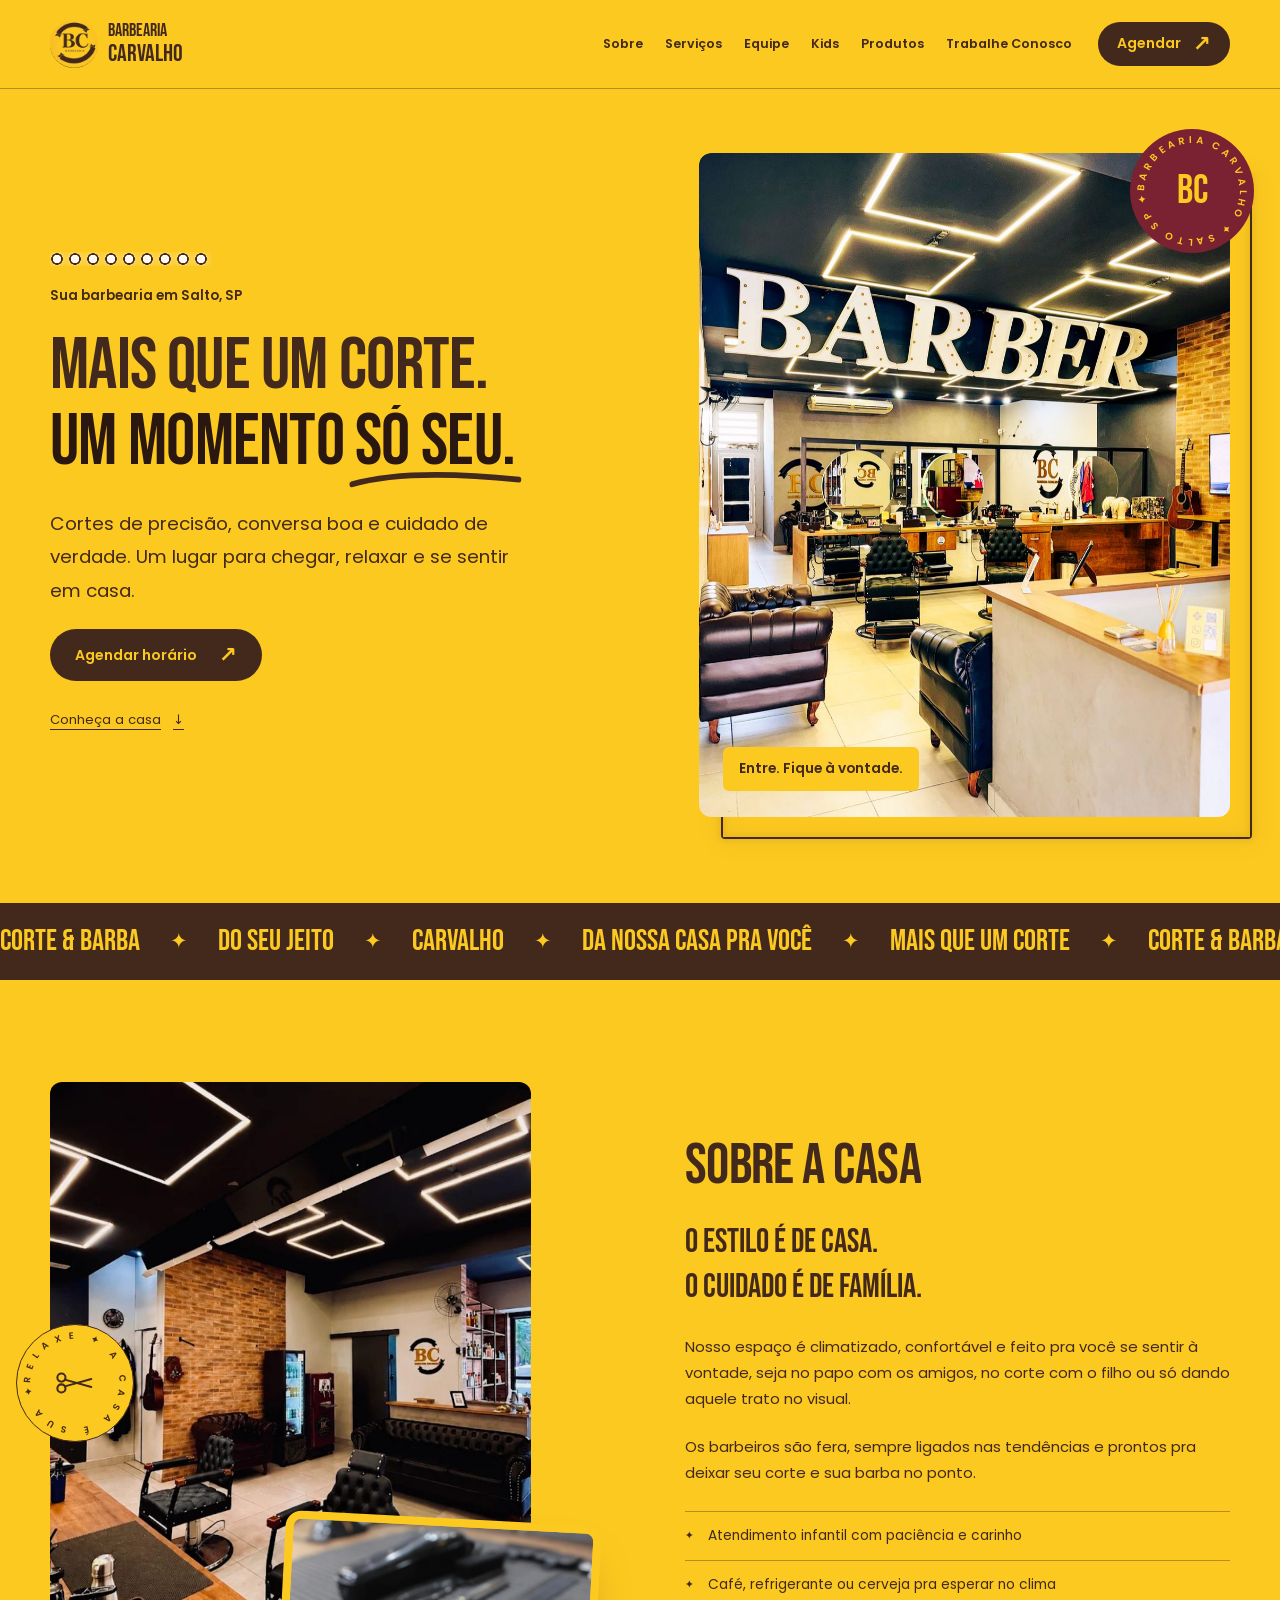
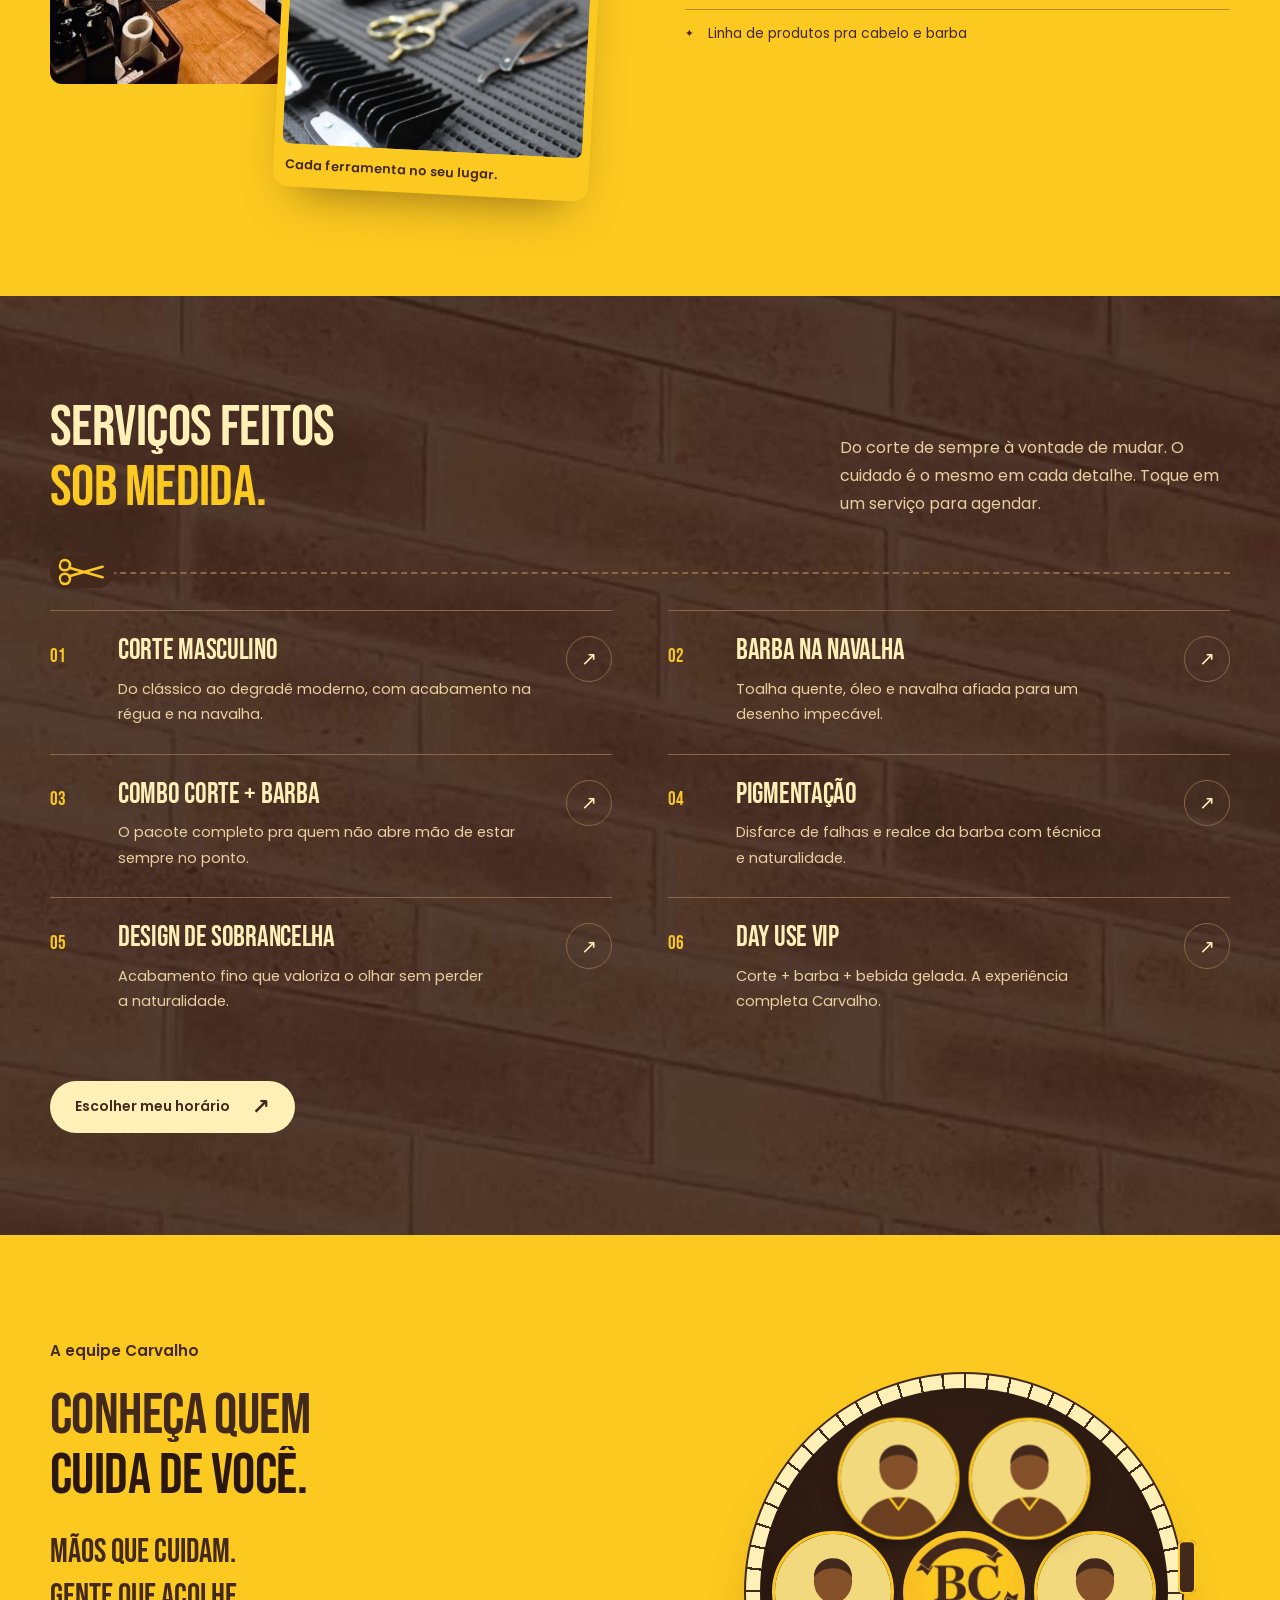
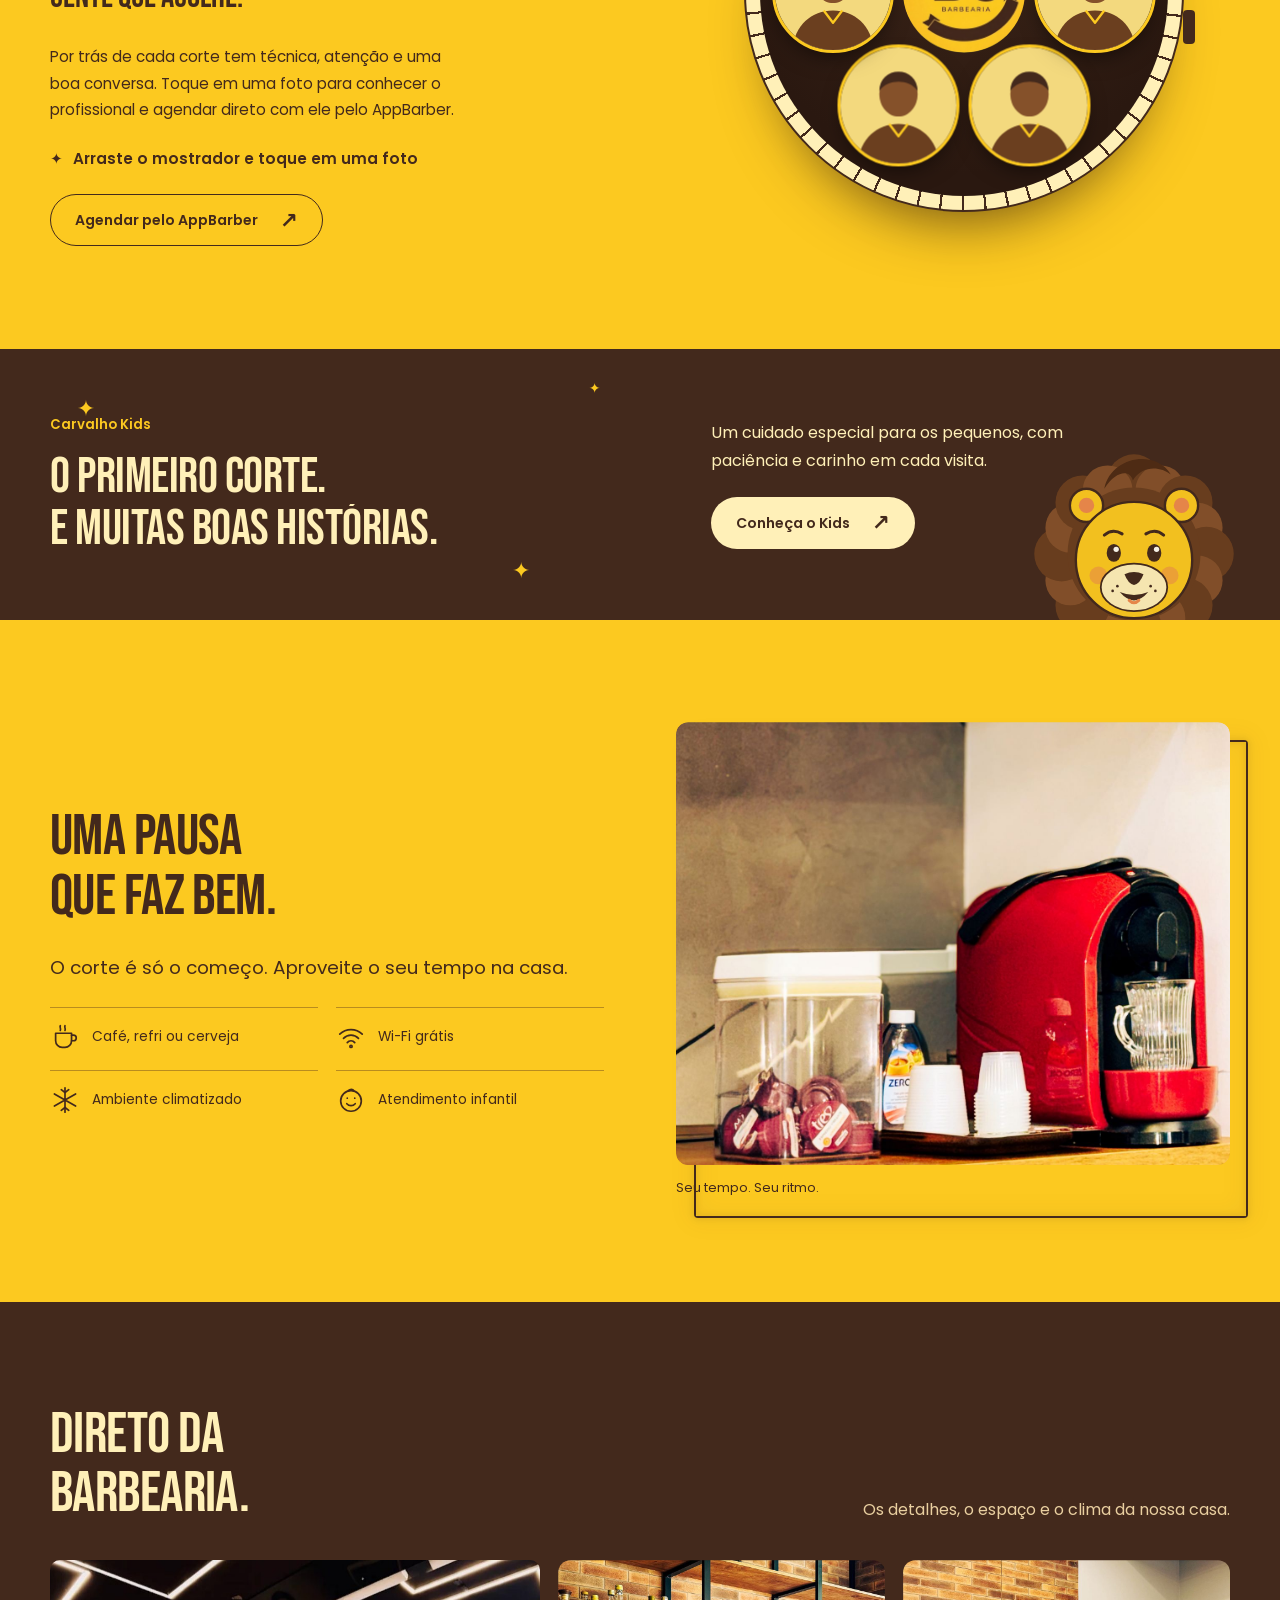
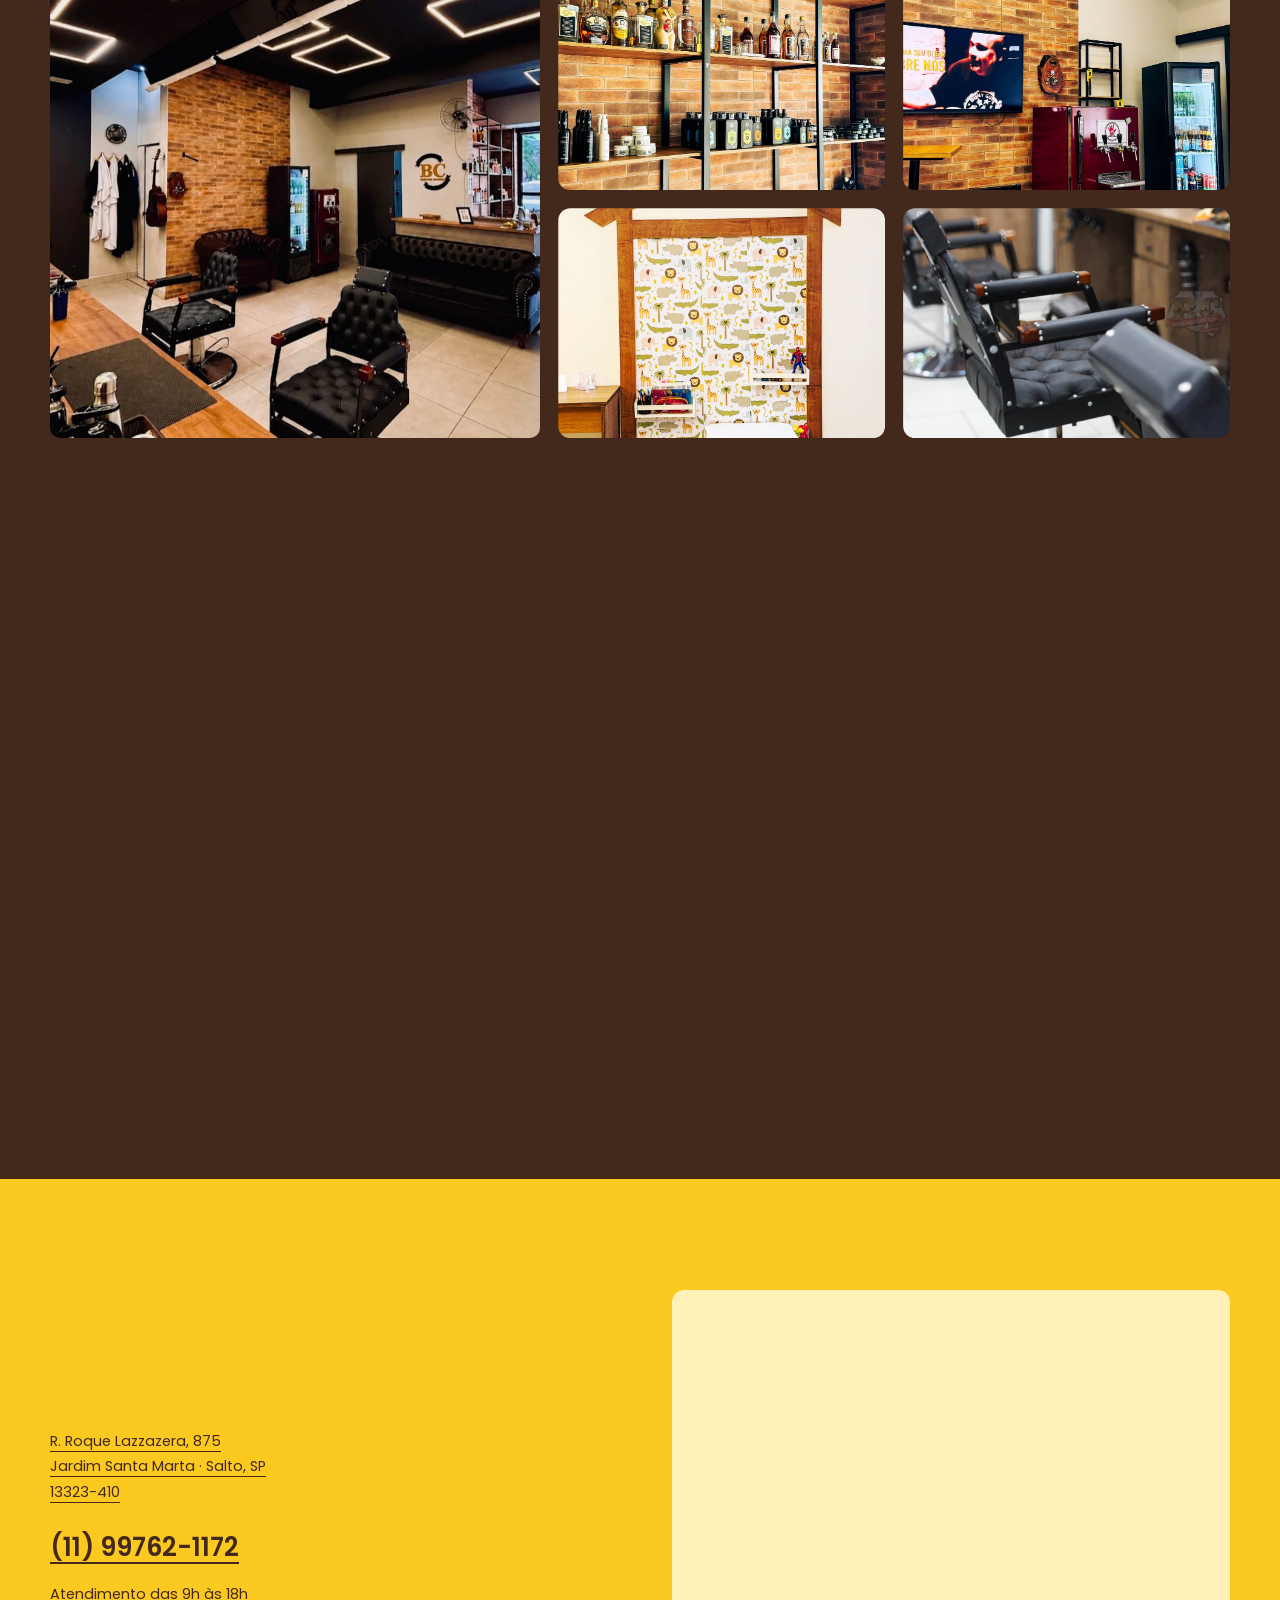
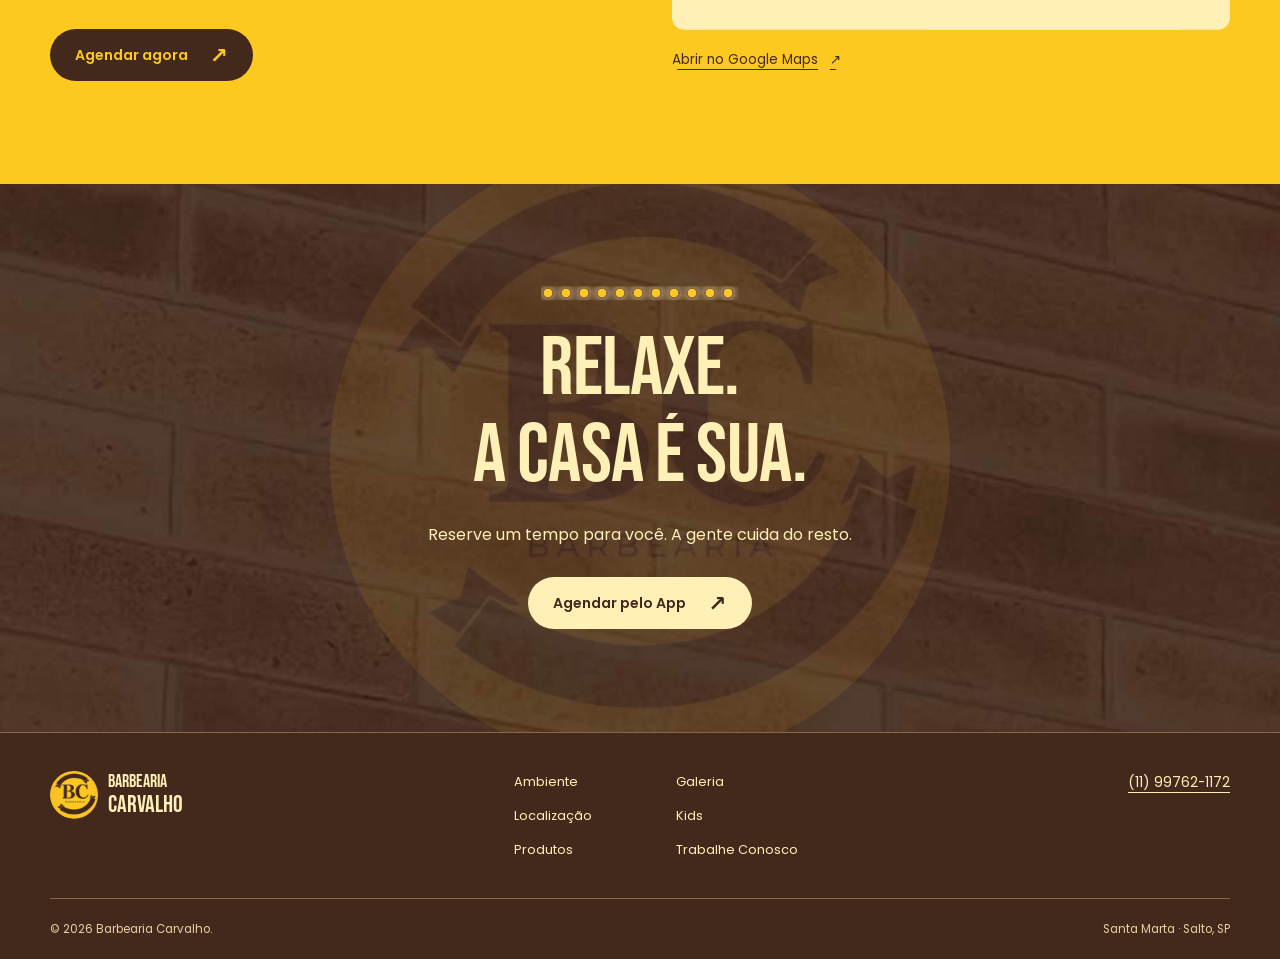
==== commit 24680bfc: "Phase 2: LED frames, marquee bulbs, brick texture and wine accent - LED-style offset frames that dra" ====
--- a/index.html
+++ b/index.html
@@ -11,10 +11,10 @@
 <a class="btn nav__cta" href="https://play.google.com/store/apps/details?id=br.com.starapp.appbarbercli&amp;referrer=utm_source%3Dgoogle%26utm_medium%3Dorganic%26utm_term%3Dapp%2Bbarber" data-open-modal>Agendar<span aria-hidden="true">↗</span></a>
 <button class="nav__burger" id="navBurger" aria-label="Abrir menu" aria-expanded="false" aria-controls="navLinks" hidden><span></span><span></span></button>
 </div></header><main id="conteudo" tabindex="-1">
-<section class="hero"><div class="container hero__grid"><div class="hero__copy"><p class="brand-note rise" style="--d:.05s">Sua barbearia em Salto, SP</p>
+<section class="hero"><div class="container hero__grid"><div class="hero__copy"><span class="bulbs rise" style="--d:0s;--n:9" aria-hidden="true"></span><p class="brand-note rise" style="--d:.05s">Sua barbearia em Salto, SP</p>
 <h1 class="hero__title"><span class="w"><span style="--i:0">Mais</span></span> <span class="w"><span style="--i:1">que</span></span> <span class="w"><span style="--i:2">um</span></span> <span class="w"><span style="--i:3">corte.</span></span><br><span class="accent"><span class="w"><span style="--i:4">Um</span></span> <span class="w"><span style="--i:5">momento</span></span> <span class="scribble"><span class="w"><span style="--i:6">só</span></span> <span class="w"><span style="--i:7">seu.</span></span><svg viewBox="0 0 200 20" preserveAspectRatio="none" aria-hidden="true"><path pathLength="1" d="M3 14 C 50 4, 120 4, 197 10"/></svg></span></span></h1>
 <p class="lead rise" style="--d:.65s">Cortes de precisão, conversa boa e cuidado de verdade. Um lugar para chegar, relaxar e se sentir em casa.</p><div class="rise" style="--d:.8s"><a class="btn" href="https://play.google.com/store/apps/details?id=br.com.starapp.appbarbercli&amp;referrer=utm_source%3Dgoogle%26utm_medium%3Dorganic%26utm_term%3Dapp%2Bbarber" data-open-modal>Agendar horário<span aria-hidden="true">↗</span></a><a class="hero__more text-link" href="#sobre">Conheça a casa <span aria-hidden="true">↓</span></a></div></div>
-<figure class="hero__visual" data-tilt><div class="frame"><img src="assets/img/salao-barber.jpg" alt="Salão da Barbearia Carvalho com o letreiro BARBER iluminado, poltronas de couro, cadeiras e espelhos redondos" width="1080" height="1440" loading="eager" fetchpriority="high"></div><figcaption>Entre. Fique à vontade.</figcaption><span class="photo-seal" aria-hidden="true"><svg class="ring" viewBox="0 0 120 120" aria-hidden="true"><path id="ring-hero" d="M60,60 m-46,0 a46,46 0 1,1 92,0 a46,46 0 1,1 -92,0" fill="none"/><text textLength="286" lengthAdjust="spacing"><textPath href="#ring-hero">BARBEARIA CARVALHO ✦ SALTO SP ✦ </textPath></text></svg><b>BC</b></span></figure></div></section>
+<figure class="hero__visual led" data-tilt><div class="frame"><img src="assets/img/salao-barber.jpg" alt="Salão da Barbearia Carvalho com o letreiro BARBER iluminado, poltronas de couro, cadeiras e espelhos redondos" width="1080" height="1440" loading="eager" fetchpriority="high"></div><figcaption>Entre. Fique à vontade.</figcaption><span class="photo-seal" aria-hidden="true"><svg class="ring" viewBox="0 0 120 120" aria-hidden="true"><path id="ring-hero" d="M60,60 m-46,0 a46,46 0 1,1 92,0 a46,46 0 1,1 -92,0" fill="none"/><text textLength="286" lengthAdjust="spacing"><textPath href="#ring-hero">BARBEARIA CARVALHO ✦ SALTO SP ✦ </textPath></text></svg><b>BC</b></span></figure></div></section>
 <div class="marquee" aria-hidden="true"><div class="marquee__track"><span>Corte & barba</span><span>Do seu jeito</span><span>Carvalho</span><span>Da nossa casa pra você</span><span>Mais que um corte</span></div></div>
 <section class="section sobre" id="sobre"><div class="container about-grid"><div class="about-photos">
 <figure class="about-main frame parallax" data-reveal="clip"><img src="assets/img/interior-wide.jpg" alt="Vista da casa, com cadeiras de barbeiro e área de espera" width="1080" height="1340" loading="lazy"></figure>
@@ -22,7 +22,7 @@
 <span class="about-stamp" aria-hidden="true"><svg class="ring" viewBox="0 0 120 120" aria-hidden="true"><path id="ring-about" d="M60,60 m-46,0 a46,46 0 1,1 92,0 a46,46 0 1,1 -92,0" fill="none"/><text textLength="286" lengthAdjust="spacing"><textPath href="#ring-about">RELAXE ✦ A CASA É SUA ✦ </textPath></text></svg><svg class="scissor-mark" viewBox="0 0 56 32" fill="none" stroke="currentColor" stroke-width="3" stroke-linecap="round" aria-hidden="true"><g class="blade blade--a"><circle cx="8" cy="8" r="6"/><path d="M13 11 L52 22"/></g><g class="blade blade--b"><circle cx="8" cy="24" r="6"/><path d="M13 21 L52 10"/></g></svg></span></div>
 <div class="about-copy" data-stagger><h2 data-split>Sobre a casa</h2><p class="statement" data-reveal>O estilo é de casa.<br>O cuidado é de família.</p><p data-reveal>Nosso espaço é climatizado, confortável e feito pra você se sentir à vontade, seja no papo com os amigos, no corte com o filho ou só dando aquele trato no visual.</p><p data-reveal>Os barbeiros são fera, sempre ligados nas tendências e prontos pra deixar seu corte e sua barba no ponto.</p>
 <ul class="simple-list"><li data-reveal>Atendimento infantil com paciência e carinho</li><li data-reveal>Café, refrigerante ou cerveja pra esperar no clima</li><li data-reveal>Linha de produtos pra cabelo e barba</li></ul><div data-reveal><a class="btn btn--outline" href="https://play.google.com/store/apps/details?id=br.com.starapp.appbarbercli&amp;referrer=utm_source%3Dgoogle%26utm_medium%3Dorganic%26utm_term%3Dapp%2Bbarber" data-open-modal>Marcar meu horário<span aria-hidden="true">↗</span></a></div></div></div></section>
-<section class="section section--ink services" id="servicos"><div class="container"><div class="section-intro"><h2 data-split>Serviços feitos<br><span class="accent">sob medida.</span></h2><p data-reveal>Do corte de sempre à vontade de mudar. O cuidado é o mesmo em cada detalhe. Toque em um serviço para agendar.</p></div>
+<section class="section section--ink section--brick services" id="servicos"><div class="container"><div class="section-intro"><h2 data-split>Serviços feitos<br><span class="accent">sob medida.</span></h2><p data-reveal>Do corte de sempre à vontade de mudar. O cuidado é o mesmo em cada detalhe. Toque em um serviço para agendar.</p></div>
 <div class="cut-line" aria-hidden="true"><div class="cut-line__track"><svg viewBox="0 0 56 32" fill="none" stroke="currentColor" stroke-width="3" stroke-linecap="round" aria-hidden="true"><g class="blade blade--a"><circle cx="8" cy="8" r="6"/><path d="M13 11 L52 22"/></g><g class="blade blade--b"><circle cx="8" cy="24" r="6"/><path d="M13 21 L52 10"/></g></svg></div></div>
 <ol class="services-list" data-stagger>
 <li><a class="service" data-reveal href="https://play.google.com/store/apps/details?id=br.com.starapp.appbarbercli&amp;referrer=utm_source%3Dgoogle%26utm_medium%3Dorganic%26utm_term%3Dapp%2Bbarber" data-open-modal><span class="service__num">01</span><div><h3>Corte Masculino</h3><p>Do clássico ao degradê moderno, com acabamento na régua e na navalha.</p></div><span class="service__go" aria-hidden="true">↗</span></a></li>
@@ -95,19 +95,19 @@
 <li data-reveal data-draw><svg viewBox="0 0 32 32" aria-hidden="true"><path pathLength="1" d="M4 13a17 17 0 0 1 24 0"/><path pathLength="1" d="M8 17.5a11 11 0 0 1 16 0"/><path pathLength="1" d="M12 22a5 5 0 0 1 8 0"/><circle pathLength="1" cx="16" cy="26" r="1.2"/></svg>Wi-Fi grátis</li>
 <li data-reveal data-draw><svg viewBox="0 0 32 32" aria-hidden="true"><path pathLength="1" d="M16 3v26M4.7 9.5l22.6 13M4.7 22.5l22.6-13"/><path pathLength="1" d="M12 5l4 3 4-3M12 27l4-3 4 3"/></svg>Ambiente climatizado</li>
 <li data-reveal data-draw><svg viewBox="0 0 32 32" aria-hidden="true"><circle pathLength="1" cx="16" cy="17" r="11"/><path pathLength="1" d="M11.5 20a6 6 0 0 0 9 0"/><path pathLength="1" d="M12 14h.01M20 14h.01M13 6c2-2 5-2 6 0"/></svg>Atendimento infantil</li></ul></div>
-<figure data-reveal="clip"><div class="frame parallax"><img src="assets/img/cafe.jpg" alt="Máquina de café expresso vermelha com cápsulas e copinhos na bancada da barbearia" width="1600" height="1200" loading="lazy"></div><figcaption>Seu tempo. Seu ritmo.</figcaption></figure></div></section>
+<figure class="led" data-reveal="clip"><div class="frame parallax"><img src="assets/img/cafe.jpg" alt="Máquina de café expresso vermelha com cápsulas e copinhos na bancada da barbearia" width="1600" height="1200" loading="lazy"></div><figcaption>Seu tempo. Seu ritmo.</figcaption></figure></div></section>
 <section class="section section--ink" id="galeria"><div class="container"><div class="section-intro"><h2 data-split>Direto da<br>barbearia.</h2><p data-reveal>Os detalhes, o espaço e o clima da nossa casa.</p></div><div class="gallery-grid" data-stagger>
 <figure class="gallery-wide parallax" data-reveal="clip"><img src="assets/img/interior-wide.jpg" alt="Interior da Barbearia Carvalho" width="1080" height="1340" loading="lazy"></figure><figure data-reveal="clip"><img src="assets/img/prateleira-produtos.jpg" alt="Estante de madeira e metal preto na parede de tijolos, com cachaças, shampoos e pomadas" width="1080" height="1920" loading="lazy"></figure><figure data-reveal="clip"><img src="assets/img/bar-chopeira.jpg" alt="Chopeira vinho com a marca BC, banqueta alta e geladeira de bebidas" width="1080" height="1920" loading="lazy"></figure><figure data-reveal="clip"><img src="assets/img/espaco-kids.jpg" alt="Cantinho Kids com moldura de casinha, papel de parede de bichinhos, mesinha e banquinhos" width="1080" height="1440" loading="lazy"></figure><figure data-reveal="clip"><img src="assets/img/ambiente.jpg" alt="Cadeiras da Barbearia Carvalho" width="1080" height="948" loading="lazy"></figure></div>
 <div class="tour" data-stagger><div class="tour__head"><h3 data-reveal>Um giro pela casa</h3><p data-reveal>Vídeos curtos, sem som, gravados na Carvalho.</p></div>
-<ul class="tour__list">
-<li class="tour__item" data-reveal="pop"><video src="assets/video/bancadas.mp4" poster="assets/video/bancadas.jpg" width="540" height="960" muted loop playsinline controls preload="none" aria-label="Bancadas com espelhos redondos e cadeiras de barbeiro"></video><span class="tour__cap">As bancadas</span></li>
-<li class="tour__item" data-reveal="pop"><video src="assets/video/cafe-bar.mp4" poster="assets/video/cafe-bar.jpg" width="540" height="960" muted loop playsinline controls preload="none" aria-label="Balcão de café sob a logo BC na parede"></video><span class="tour__cap">O cantinho do café</span></li>
-<li class="tour__item" data-reveal="pop"><video src="assets/video/produtos.mp4" poster="assets/video/produtos.jpg" width="540" height="960" muted loop playsinline controls preload="none" aria-label="Estante iluminada de produtos ao lado da recepção"></video><span class="tour__cap">Os produtos</span></li>
-<li class="tour__item" data-reveal="pop"><video src="assets/video/espera.mp4" poster="assets/video/espera.jpg" width="540" height="960" muted loop playsinline controls preload="none" aria-label="Poltronas de couro, alvo de dardos e geladeira de bebidas na área de espera"></video><span class="tour__cap">A espera</span></li>
+<ul class="tour__list" data-reveal>
+<li class="tour__item"><video src="assets/video/bancadas.mp4" poster="assets/video/bancadas.jpg" width="540" height="960" muted loop playsinline controls preload="none" aria-label="Bancadas com espelhos redondos e cadeiras de barbeiro"></video><span class="tour__cap">As bancadas</span></li>
+<li class="tour__item"><video src="assets/video/cafe-bar.mp4" poster="assets/video/cafe-bar.jpg" width="540" height="960" muted loop playsinline controls preload="none" aria-label="Balcão de café sob a logo BC na parede"></video><span class="tour__cap">O cantinho do café</span></li>
+<li class="tour__item"><video src="assets/video/produtos.mp4" poster="assets/video/produtos.jpg" width="540" height="960" muted loop playsinline controls preload="none" aria-label="Estante iluminada de produtos ao lado da recepção"></video><span class="tour__cap">Os produtos</span></li>
+<li class="tour__item"><video src="assets/video/espera.mp4" poster="assets/video/espera.jpg" width="540" height="960" muted loop playsinline controls preload="none" aria-label="Poltronas de couro, alvo de dardos e geladeira de bebidas na área de espera"></video><span class="tour__cap">A espera</span></li>
 </ul></div>
 </div></section>
 <section class="section" id="localizacao"><div class="container location-grid"><div data-stagger><h2 data-split>Onde a Carvalho<br>te espera.</h2><address data-reveal><a class="text-link" href="https://share.google/nBp75bWHyrNL5aPoO" target="_blank" rel="noopener">R. Roque Lazzazera, 875<br>Jardim Santa Marta · Salto, SP<br>13323-410</a><a class="contact-phone" href="tel:+5511997621172">(11) 99762-1172</a><p>Atendimento das 9h às 18h</p></address><div data-reveal><a class="btn" href="https://play.google.com/store/apps/details?id=br.com.starapp.appbarbercli&amp;referrer=utm_source%3Dgoogle%26utm_medium%3Dorganic%26utm_term%3Dapp%2Bbarber" data-open-modal>Agendar agora<span aria-hidden="true">↗</span></a></div></div><div class="map-wrap" data-reveal="clip"><iframe height="100%" loading="lazy" referrerpolicy="no-referrer-when-downgrade" src="https://www.google.com/maps?q=Santa%20Marta%20-%20R.%20Roque%20Lazzazera%2C%20875%2C%20Jardim%20Santa%20Marta%2C%20Salto%20-%20SP%2C%2013323-410&amp;output=embed" style="border:0" tabindex="-1" title="Localização da Barbearia Carvalho no Google Maps" width="100%"></iframe><a class="text-link" href="https://share.google/nBp75bWHyrNL5aPoO" target="_blank" rel="noopener">Abrir no Google Maps <span aria-hidden="true">↗</span></a></div></div></section>
-<section class="section section--ink final-cta"><div class="final-cta__stamp" aria-hidden="true"><img src="assets/img/logo-512.png" alt="" width="512" height="512" loading="lazy"></div><div class="container"><h2 data-split>Relaxe.<br>A casa é sua.</h2><p data-reveal>Reserve um tempo para você. A gente cuida do resto.</p><div data-reveal><a class="btn" href="https://play.google.com/store/apps/details?id=br.com.starapp.appbarbercli&amp;referrer=utm_source%3Dgoogle%26utm_medium%3Dorganic%26utm_term%3Dapp%2Bbarber" data-open-modal>Agendar pelo App<span aria-hidden="true">↗</span></a></div></div></section></main><footer class="footer section--ink"><div class="container footer__grid">
+<section class="section section--ink section--brick final-cta"><div class="final-cta__stamp" aria-hidden="true"><img src="assets/img/logo-512.png" alt="" width="512" height="512" loading="lazy"></div><div class="container"><span class="bulbs" data-reveal style="--n:11" aria-hidden="true"></span><h2 data-split>Relaxe.<br>A casa é sua.</h2><p data-reveal>Reserve um tempo para você. A gente cuida do resto.</p><div data-reveal><a class="btn" href="https://play.google.com/store/apps/details?id=br.com.starapp.appbarbercli&amp;referrer=utm_source%3Dgoogle%26utm_medium%3Dorganic%26utm_term%3Dapp%2Bbarber" data-open-modal>Agendar pelo App<span aria-hidden="true">↗</span></a></div></div></section></main><footer class="footer section--ink"><div class="container footer__grid">
 <a class="brand" href="index.html"><img src="assets/img/logo-512.png" width="48" height="48" alt=""><span>Barbearia<strong>Carvalho</strong></span></a>
 <nav class="footer__links" aria-label="Rodapé"><a href="index.html#ambiente">Ambiente</a><a href="index.html#galeria">Galeria</a><a href="index.html#localizacao">Localização</a><a href="kids.html">Kids</a><a href="produtos.html">Produtos</a><a href="trabalhe-conosco.html">Trabalhe Conosco</a></nav>
 <a class="text-link" href="tel:+5511997621172">(11) 99762-1172</a></div>
--- a/css/style.css
+++ b/css/style.css
@@ -4,6 +4,7 @@
   --bg: var(--yellow); --fg: var(--ink); --muted: #634326; --line: #b98c1e;
   --mane: #6b3f1f; --mane-2: #85512a; --blush: #ee8a4c;
   --ease-out: cubic-bezier(.16,1,.3,1); --ease-quart: cubic-bezier(.25,1,.5,1); --container: 1180px;
+  --wine: #7a2232; --led: #ffe27a; --led-glow: rgb(252 201 32 / .55);
   --z-nav: 20; --z-menu: 30; --z-skip: 40;
 }
 * { box-sizing: border-box; }
@@ -83,9 +84,27 @@
 .hero__visual { position: relative; padding-bottom: 14px; transform: perspective(1200px) rotateX(calc(var(--py,0) * -3deg)) rotateY(calc(var(--px,0) * 4deg)); transition: transform .9s var(--ease-quart); }
 .hero__visual .frame { aspect-ratio: 4/5; }
 .hero__visual figcaption { position: absolute; bottom: 40px; left: 24px; right: 24px; padding: 10px 16px; border-radius: 6px; background: var(--yellow); color: var(--ink); width: fit-content; font-size: .86rem; font-weight: 600; }
-.photo-seal { position: absolute; right: -24px; top: -24px; width: 124px; height: 124px; border-radius: 50%; background: var(--ink); color: var(--yellow); display: grid; place-items: center; translate: calc(var(--px,0) * 16px) calc(var(--py,0) * 16px); transition: translate .9s var(--ease-quart); }
+.photo-seal { position: absolute; z-index: 1; right: -24px; top: -24px; width: 124px; height: 124px; border-radius: 50%; background: var(--wine); color: var(--yellow); display: grid; place-items: center; translate: calc(var(--px,0) * 16px) calc(var(--py,0) * 16px); transition: translate .9s var(--ease-quart); }
 .photo-seal b { font: 400 40px/1 'Bebas Neue',sans-serif; }
 .ring { position: absolute; inset: 0; width: 100%; height: 100%; fill: currentColor; font: 600 9.5px 'Poppins',sans-serif; letter-spacing: .12em; }
+
+/* Assinaturas tiradas do salão: linha de LED do teto e lâmpadas do letreiro. */
+.led { position: relative; isolation: isolate; }
+.led::after { content: ''; position: absolute; z-index: -1; inset: 18px -18px -18px 18px; border-radius: 4px; pointer-events: none;
+  background: linear-gradient(var(--led),var(--led)) left top / 100% 2px no-repeat, linear-gradient(var(--led),var(--led)) right top / 2px 100% no-repeat, linear-gradient(var(--led),var(--led)) right bottom / 100% 2px no-repeat, linear-gradient(var(--led),var(--led)) left bottom / 2px 100% no-repeat;
+  filter: drop-shadow(0 0 3px var(--led-glow)) drop-shadow(0 0 10px var(--led-glow)); }
+.section:not(.section--ink) .led::after,.hero .led::after,.page-hero .led::after { --led: var(--ink); --led-glow: rgb(67 41 28 / .25); }
+.hero__visual.led::after { inset: 22px -22px -8px 22px; }
+.bulbs { --bulb: #fffaf0; --socket: var(--ink); position: relative; display: block; width: calc(var(--n,9) * 18px); height: 14px; margin-bottom: 18px; }
+.bulbs::before,.bulbs::after { content: ''; position: absolute; inset: 0; background-size: 18px 14px; background-repeat: repeat-x; }
+.bulbs::before { background-image: radial-gradient(circle at 7px 7px, transparent 0 3.5px, var(--socket) 4px 5.5px, transparent 6px); opacity: .5; }
+.bulbs::after { background-image: radial-gradient(circle at 7px 7px, var(--bulb) 0 4px, var(--socket) 4.5px 5.5px, transparent 6px); filter: drop-shadow(0 0 4px rgb(255 240 184 / .9)); }
+.section--ink .bulbs { --bulb: var(--yellow); --socket: var(--line); }
+.final-cta .bulbs { margin-inline: auto; margin-bottom: 26px; }
+
+/* Tijolo do salão, escurecido, nas seções escuras de destaque. */
+.section--brick { background: var(--ink) url(../assets/img/textura-tijolo.jpg) center / cover; }
+.section--brick .cut-line svg { border-radius: 999px; padding-inline: 8px; }
 
 /* Faixa em movimento */
 .marquee { background: var(--ink); color: var(--yellow); overflow: hidden; padding: 20px 0; font: 400 clamp(1.3rem,2.4vw,1.9rem)/1.2 'Bebas Neue',sans-serif; }
@@ -131,7 +150,7 @@
 .service:hover .service__num,.service:focus-visible .service__num { color: var(--ink); }
 .service:hover p,.service:focus-visible p { color: #634326; }
 .service:hover h3,.service:focus-visible h3 { transform: translateX(6px); }
-.service:hover .service__go,.service:focus-visible .service__go { background: var(--ink); color: var(--yellow); border-color: var(--ink); transform: rotate(45deg); }
+.service:hover .service__go,.service:focus-visible .service__go { background: var(--wine); color: var(--yellow); border-color: var(--wine); transform: rotate(45deg); }
 .service:focus-visible { outline-color: var(--yellow); outline-offset: 8px; border-radius: 14px; }
 
 /* Equipe e esfera */
@@ -224,7 +243,7 @@
 .tour__item video { display: block; width: 100%; height: 100%; object-fit: cover; }
 .tour__cap { position: absolute; inset: auto 0 0; padding: 40px 16px 14px; font: 400 1.35rem/1 'Bebas Neue',sans-serif; color: #fffaf0; background: linear-gradient(transparent,rgba(26,14,8,.78)); pointer-events: none; }
 .tour__toggle { position: absolute; top: 10px; right: 10px; width: 38px; height: 38px; border-radius: 50%; border: 0; display: grid; place-items: center; background: rgba(26,14,8,.62); color: #fffaf0; font-size: .8rem; line-height: 1; }
-.tour__toggle:hover { background: var(--yellow); color: var(--ink); }
+.tour__toggle:hover { background: var(--wine); color: var(--yellow); }
 
 /* Kids: cantinho */
 .kids-corner { background: var(--yellow-light); }
@@ -370,6 +389,24 @@
   @keyframes hint { 50% { transform: translateY(5px); } }
   .btn:hover span[aria-hidden] { animation: arrow-hop .55s var(--ease-out); }
   @keyframes arrow-hop { 45% { transform: translate(10px,-10px); opacity: 0; } 46% { transform: translate(-10px,10px); opacity: 0; } }
+
+  /* LED: traça a moldura lado a lado e acende com uma piscada, uma vez. */
+  .hero__visual.led::after,.inner-photo.led::after { animation: led-draw 1.4s var(--ease-quart) 1.1s both,led-on .5s linear 2.5s both; }
+  .motion .led[data-reveal]::after { background-size: 0 2px,2px 0,0 2px,2px 0; }
+  .motion .led[data-reveal].is-in::after { animation: led-draw 1.4s var(--ease-quart) .5s both,led-on .5s linear 1.9s both; }
+  @keyframes led-draw {
+    0% { background-size: 0 2px,2px 0,0 2px,2px 0; }
+    25% { background-size: 100% 2px,2px 0,0 2px,2px 0; }
+    50% { background-size: 100% 2px,2px 100%,0 2px,2px 0; }
+    75% { background-size: 100% 2px,2px 100%,100% 2px,2px 0; }
+    100% { background-size: 100% 2px,2px 100%,100% 2px,2px 100%; }
+  }
+  @keyframes led-on { 0%,30%,60% { opacity: 1; } 15%,45% { opacity: .35; } }
+  /* Lâmpadas: acendem uma a uma, como o letreiro BARBER. */
+  .hero .bulbs::after { animation: bulbs-on 1.3s steps(var(--n,9),jump-none) .4s both; }
+  .motion .bulbs[data-reveal]::after { clip-path: inset(0 100% 0 0); }
+  .motion .bulbs[data-reveal].is-in::after { animation: bulbs-on 1.3s steps(var(--n,9),jump-none) .3s both; }
+  @keyframes bulbs-on { from { clip-path: inset(0 calc(100% - 18px) 0 0); } to { clip-path: inset(0 0 0 0); } }
 
   /* Revelações por rolagem */
   .motion [data-reveal] { opacity: 0; transform: translateY(34px); transition: opacity .9s var(--ease-out) var(--d,0s),transform 1s var(--ease-out) var(--d,0s); }
@@ -533,6 +570,7 @@
   .teaser-lion { width: 140px; right: 20px; bottom: -34px; }
   .gallery-grid { grid-template-columns: 1fr 1fr; grid-template-rows: 260px 150px 150px; gap: 12px; }
   .tour__list { grid-auto-columns: 62%; gap: 12px; }
+  .led::after,.hero__visual.led::after { inset: 12px -10px -10px 12px; }
   .kids-corner__grid { grid-template-columns: 1fr; }
   .gallery-wide { grid-column: span 2; grid-row: auto; }
   .map-wrap iframe { height: 300px; }
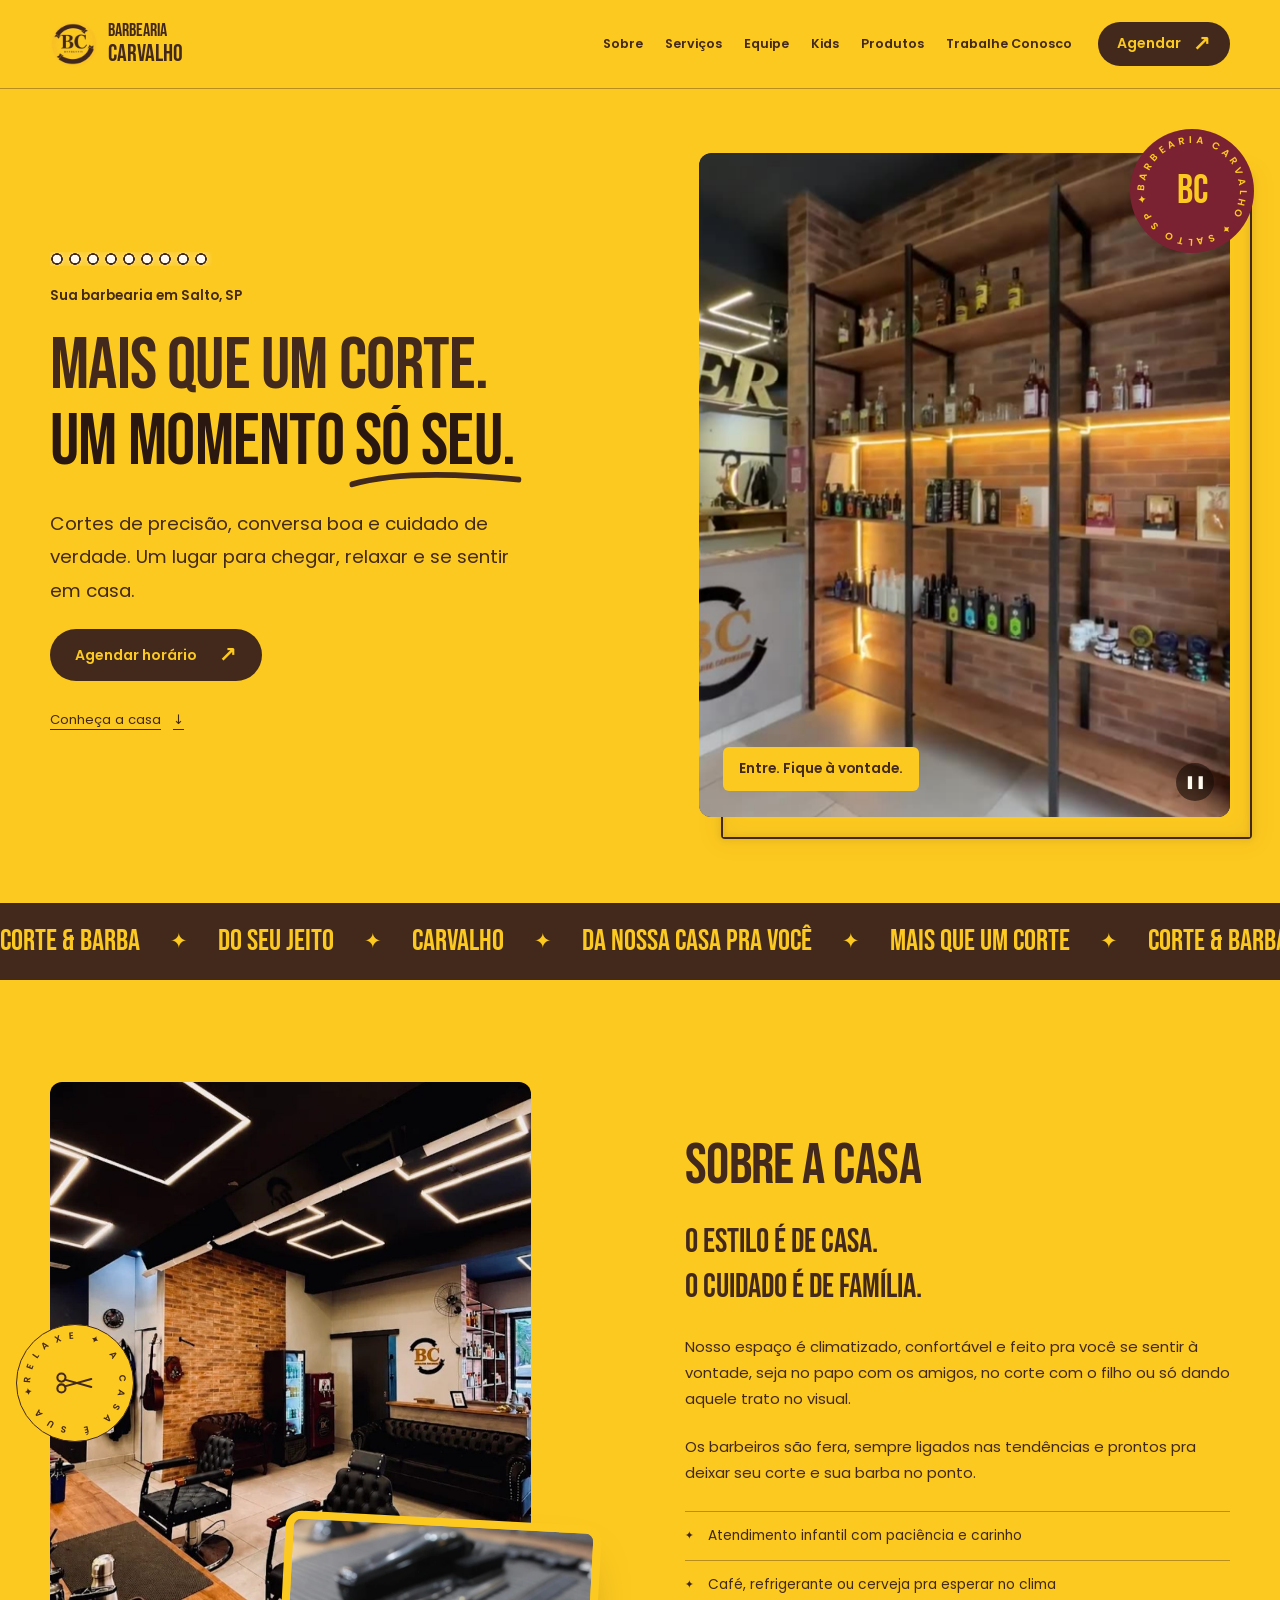
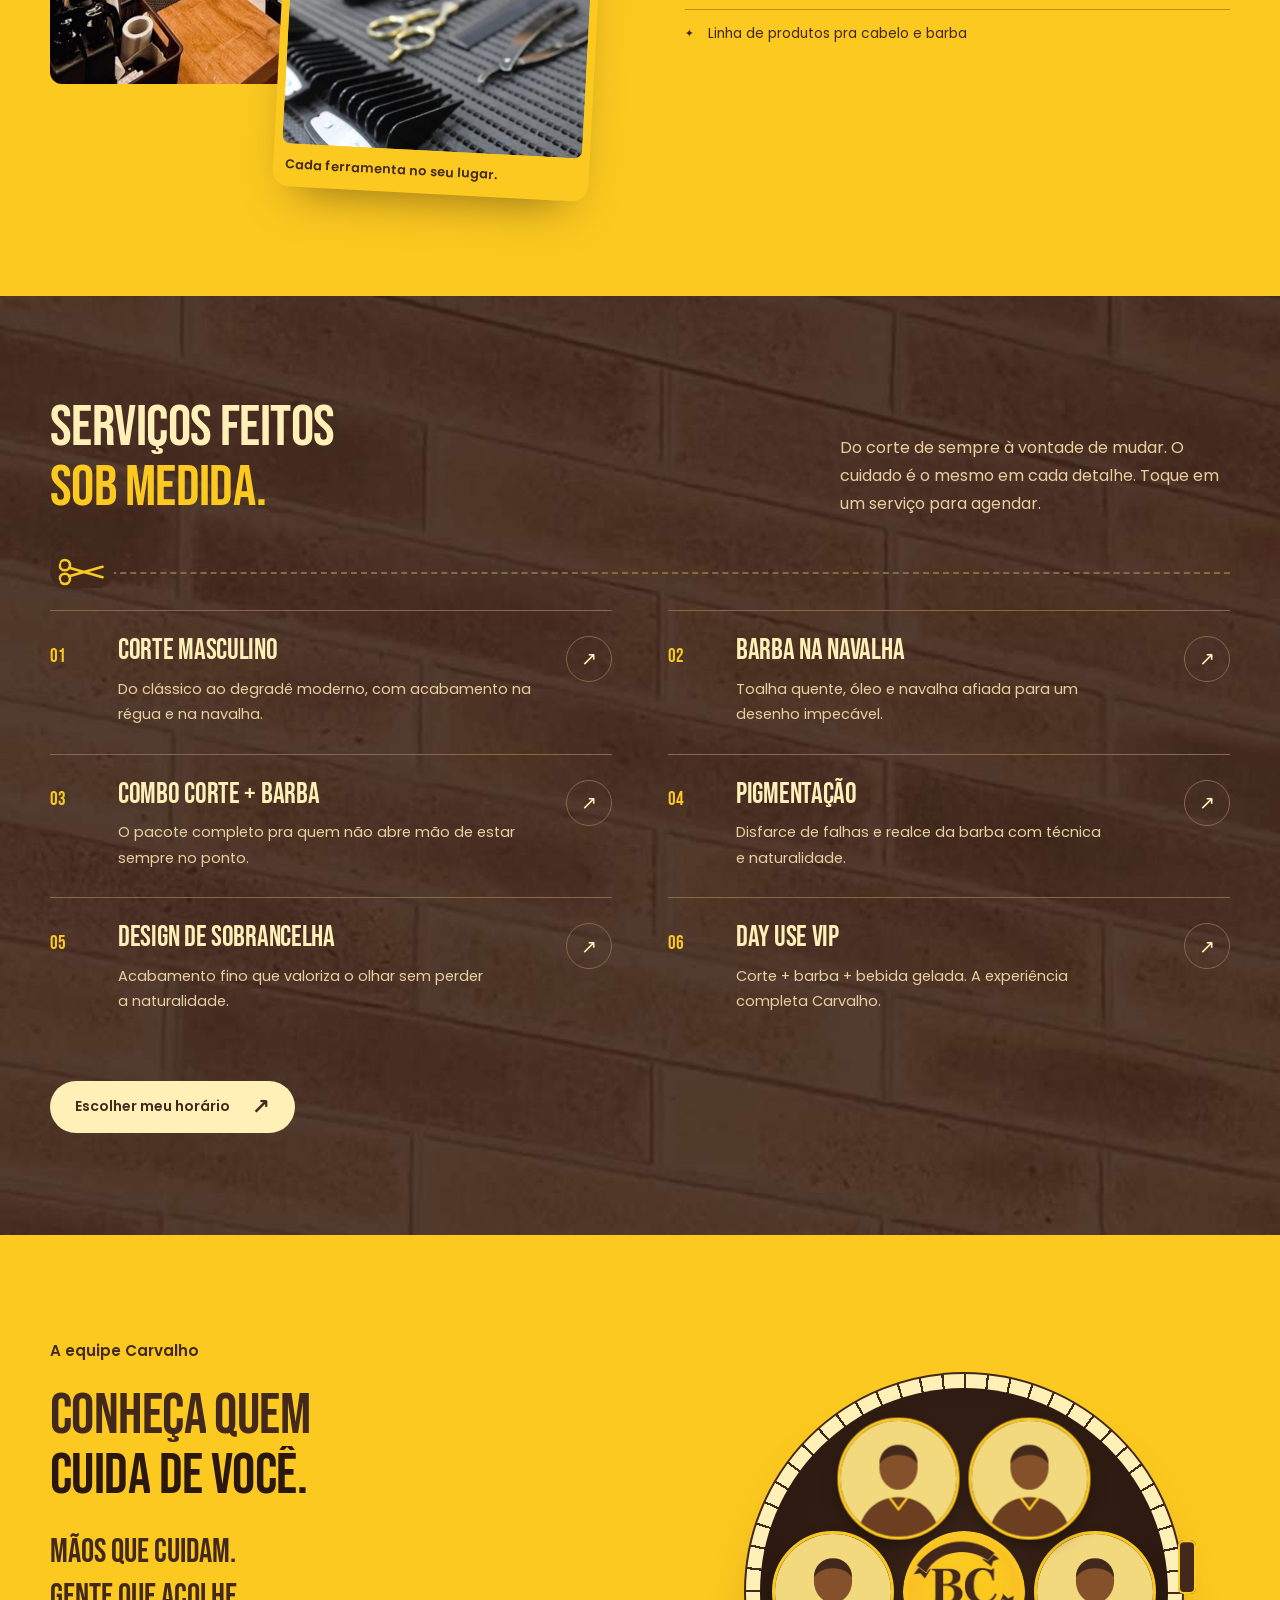
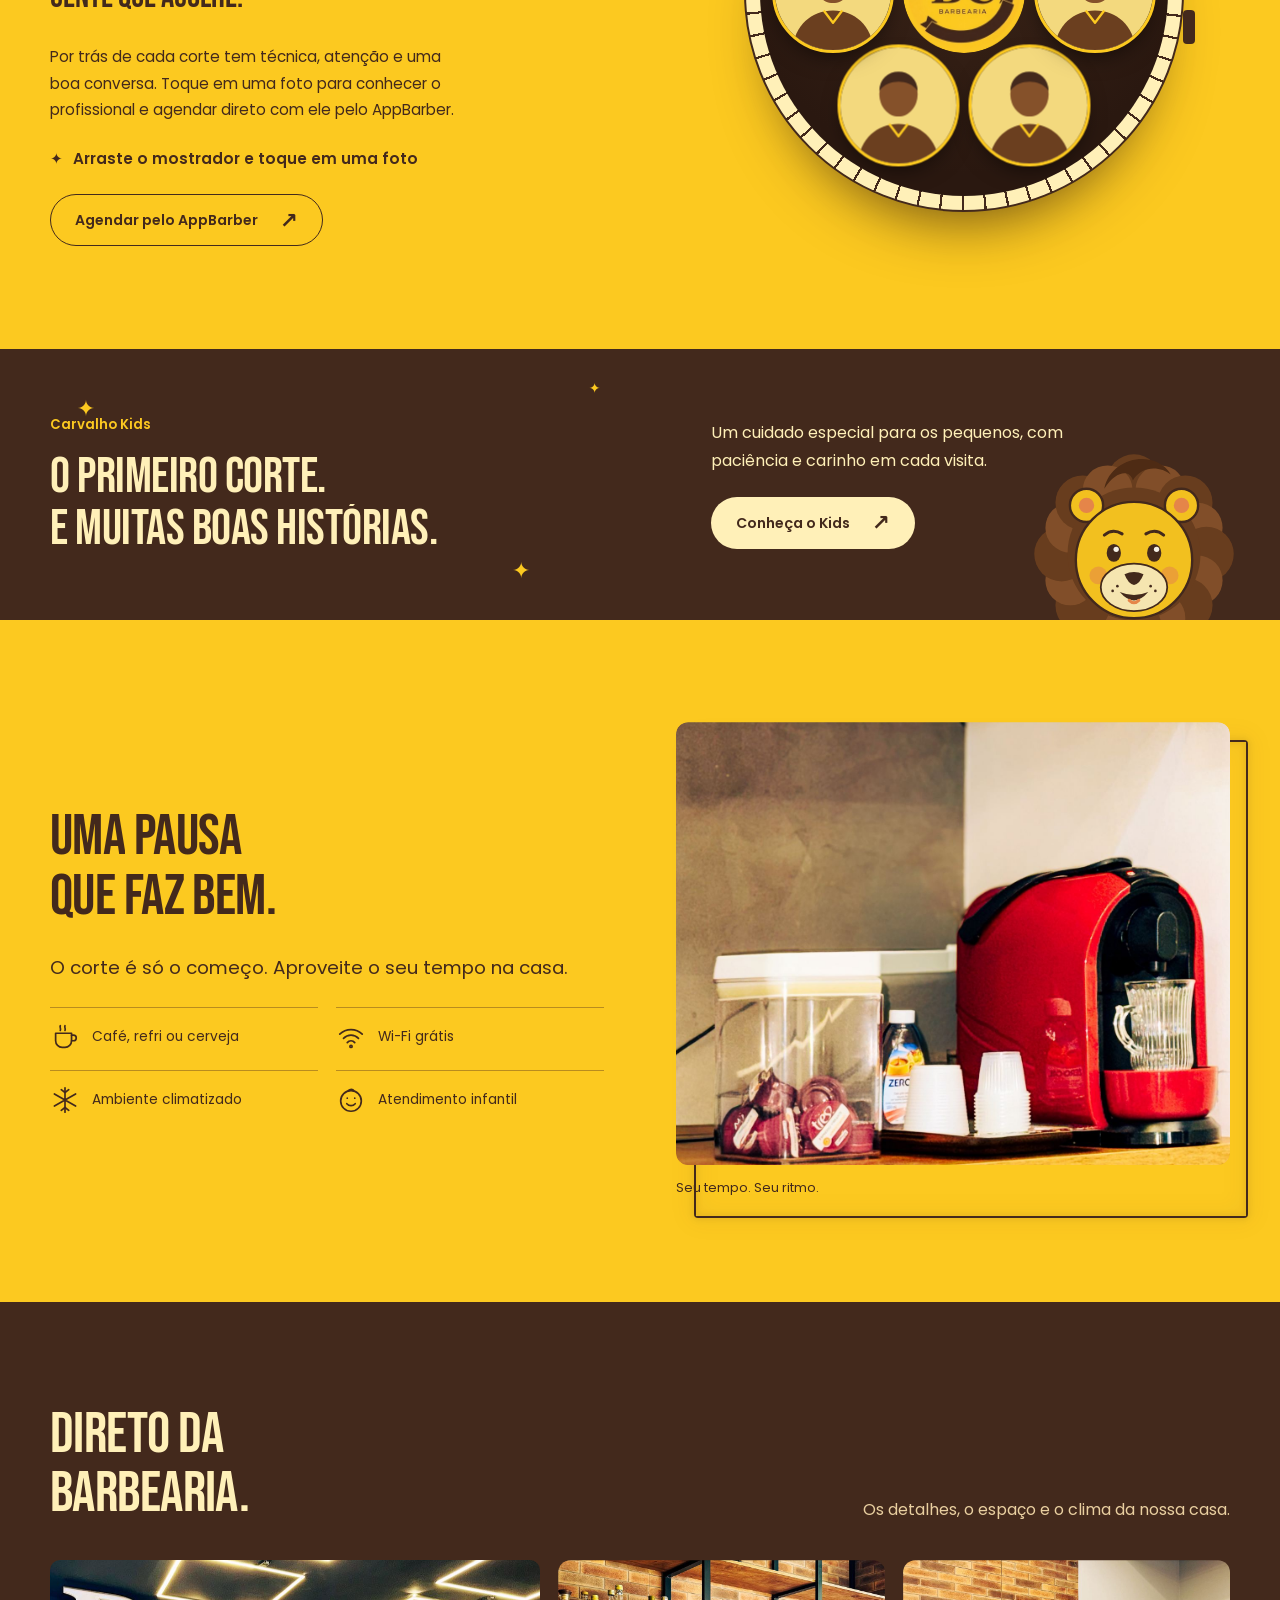
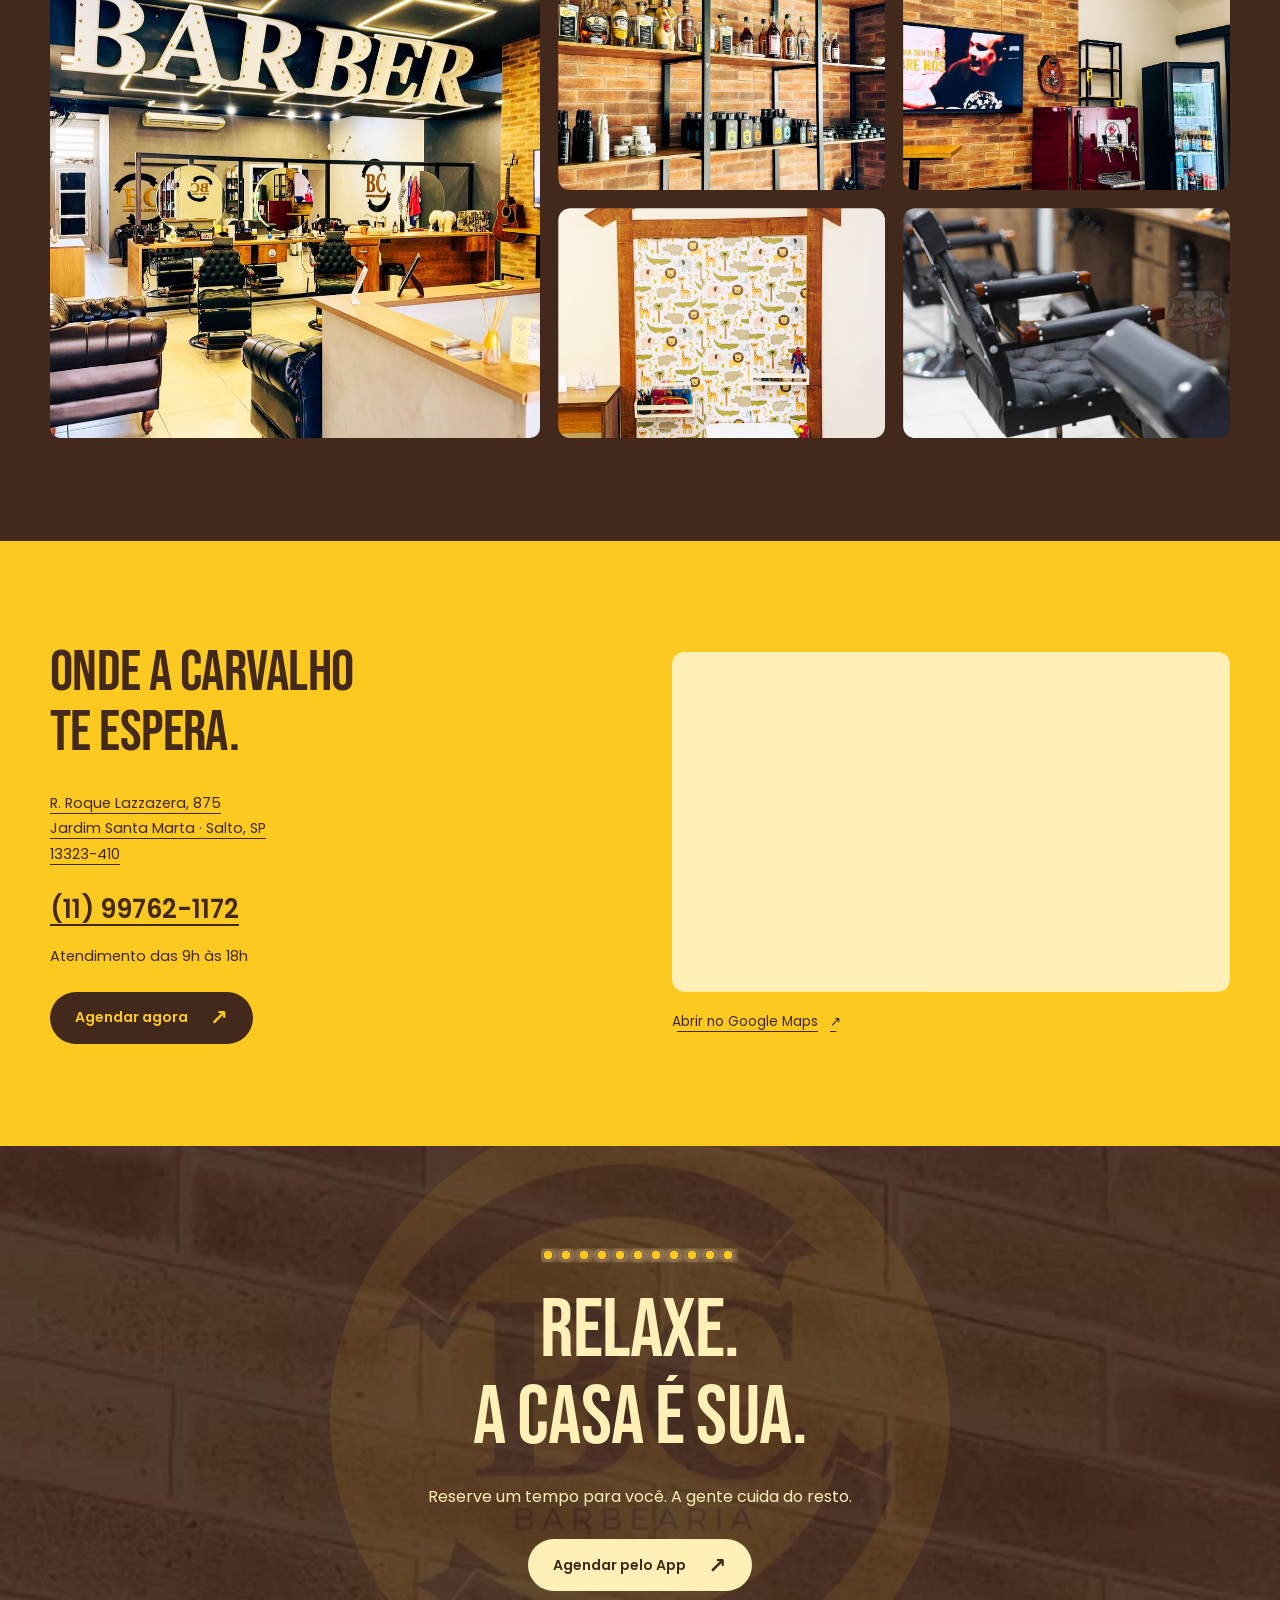
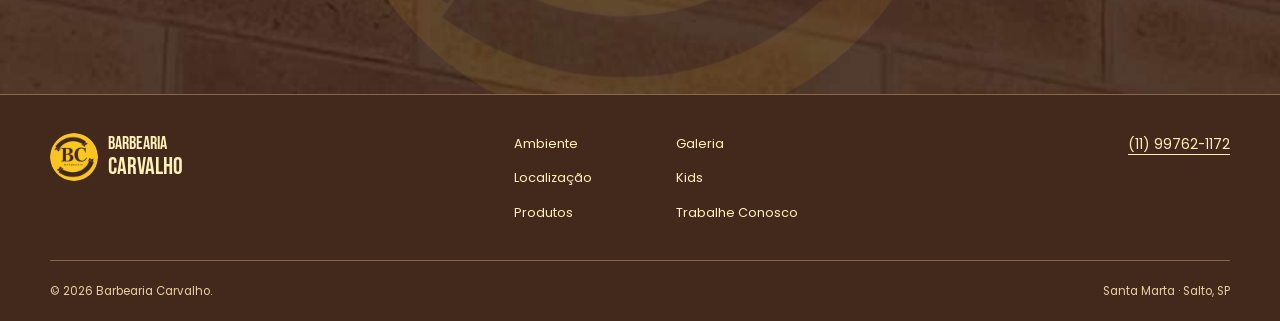
==== commit e35438dd: "Merge tour clips into one hero video with transitions - tour-casa.mp4: four salon clips (~7 s each) " ====
--- a/index.html
+++ b/index.html
@@ -14,7 +14,7 @@
 <section class="hero"><div class="container hero__grid"><div class="hero__copy"><span class="bulbs rise" style="--d:0s;--n:9" aria-hidden="true"></span><p class="brand-note rise" style="--d:.05s">Sua barbearia em Salto, SP</p>
 <h1 class="hero__title"><span class="w"><span style="--i:0">Mais</span></span> <span class="w"><span style="--i:1">que</span></span> <span class="w"><span style="--i:2">um</span></span> <span class="w"><span style="--i:3">corte.</span></span><br><span class="accent"><span class="w"><span style="--i:4">Um</span></span> <span class="w"><span style="--i:5">momento</span></span> <span class="scribble"><span class="w"><span style="--i:6">só</span></span> <span class="w"><span style="--i:7">seu.</span></span><svg viewBox="0 0 200 20" preserveAspectRatio="none" aria-hidden="true"><path pathLength="1" d="M3 14 C 50 4, 120 4, 197 10"/></svg></span></span></h1>
 <p class="lead rise" style="--d:.65s">Cortes de precisão, conversa boa e cuidado de verdade. Um lugar para chegar, relaxar e se sentir em casa.</p><div class="rise" style="--d:.8s"><a class="btn" href="https://play.google.com/store/apps/details?id=br.com.starapp.appbarbercli&amp;referrer=utm_source%3Dgoogle%26utm_medium%3Dorganic%26utm_term%3Dapp%2Bbarber" data-open-modal>Agendar horário<span aria-hidden="true">↗</span></a><a class="hero__more text-link" href="#sobre">Conheça a casa <span aria-hidden="true">↓</span></a></div></div>
-<figure class="hero__visual led" data-tilt><div class="frame"><img src="assets/img/salao-barber.jpg" alt="Salão da Barbearia Carvalho com o letreiro BARBER iluminado, poltronas de couro, cadeiras e espelhos redondos" width="1080" height="1440" loading="eager" fetchpriority="high"></div><figcaption>Entre. Fique à vontade.</figcaption><span class="photo-seal" aria-hidden="true"><svg class="ring" viewBox="0 0 120 120" aria-hidden="true"><path id="ring-hero" d="M60,60 m-46,0 a46,46 0 1,1 92,0 a46,46 0 1,1 -92,0" fill="none"/><text textLength="286" lengthAdjust="spacing"><textPath href="#ring-hero">BARBEARIA CARVALHO ✦ SALTO SP ✦ </textPath></text></svg><b>BC</b></span></figure></div></section>
+<figure class="hero__visual led" data-tilt><div class="frame frame--video"><video class="hero__video" src="assets/video/tour-casa.mp4" poster="assets/video/tour-casa.jpg" width="720" height="1280" muted loop playsinline controls preload="none" aria-label="Giro pela Barbearia Carvalho: estante de produtos, cantinho do café com a logo BC, poltronas de espera e bancadas com espelhos redondos"></video></div><figcaption>Entre. Fique à vontade.</figcaption><span class="photo-seal" aria-hidden="true"><svg class="ring" viewBox="0 0 120 120" aria-hidden="true"><path id="ring-hero" d="M60,60 m-46,0 a46,46 0 1,1 92,0 a46,46 0 1,1 -92,0" fill="none"/><text textLength="286" lengthAdjust="spacing"><textPath href="#ring-hero">BARBEARIA CARVALHO ✦ SALTO SP ✦ </textPath></text></svg><b>BC</b></span></figure></div></section>
 <div class="marquee" aria-hidden="true"><div class="marquee__track"><span>Corte & barba</span><span>Do seu jeito</span><span>Carvalho</span><span>Da nossa casa pra você</span><span>Mais que um corte</span></div></div>
 <section class="section sobre" id="sobre"><div class="container about-grid"><div class="about-photos">
 <figure class="about-main frame parallax" data-reveal="clip"><img src="assets/img/interior-wide.jpg" alt="Vista da casa, com cadeiras de barbeiro e área de espera" width="1080" height="1340" loading="lazy"></figure>
@@ -97,14 +97,7 @@
 <li data-reveal data-draw><svg viewBox="0 0 32 32" aria-hidden="true"><circle pathLength="1" cx="16" cy="17" r="11"/><path pathLength="1" d="M11.5 20a6 6 0 0 0 9 0"/><path pathLength="1" d="M12 14h.01M20 14h.01M13 6c2-2 5-2 6 0"/></svg>Atendimento infantil</li></ul></div>
 <figure class="led" data-reveal="clip"><div class="frame parallax"><img src="assets/img/cafe.jpg" alt="Máquina de café expresso vermelha com cápsulas e copinhos na bancada da barbearia" width="1600" height="1200" loading="lazy"></div><figcaption>Seu tempo. Seu ritmo.</figcaption></figure></div></section>
 <section class="section section--ink" id="galeria"><div class="container"><div class="section-intro"><h2 data-split>Direto da<br>barbearia.</h2><p data-reveal>Os detalhes, o espaço e o clima da nossa casa.</p></div><div class="gallery-grid" data-stagger>
-<figure class="gallery-wide parallax" data-reveal="clip"><img src="assets/img/interior-wide.jpg" alt="Interior da Barbearia Carvalho" width="1080" height="1340" loading="lazy"></figure><figure data-reveal="clip"><img src="assets/img/prateleira-produtos.jpg" alt="Estante de madeira e metal preto na parede de tijolos, com cachaças, shampoos e pomadas" width="1080" height="1920" loading="lazy"></figure><figure data-reveal="clip"><img src="assets/img/bar-chopeira.jpg" alt="Chopeira vinho com a marca BC, banqueta alta e geladeira de bebidas" width="1080" height="1920" loading="lazy"></figure><figure data-reveal="clip"><img src="assets/img/espaco-kids.jpg" alt="Cantinho Kids com moldura de casinha, papel de parede de bichinhos, mesinha e banquinhos" width="1080" height="1440" loading="lazy"></figure><figure data-reveal="clip"><img src="assets/img/ambiente.jpg" alt="Cadeiras da Barbearia Carvalho" width="1080" height="948" loading="lazy"></figure></div>
-<div class="tour" data-stagger><div class="tour__head"><h3 data-reveal>Um giro pela casa</h3><p data-reveal>Vídeos curtos, sem som, gravados na Carvalho.</p></div>
-<ul class="tour__list" data-reveal>
-<li class="tour__item"><video src="assets/video/bancadas.mp4" poster="assets/video/bancadas.jpg" width="540" height="960" muted loop playsinline controls preload="none" aria-label="Bancadas com espelhos redondos e cadeiras de barbeiro"></video><span class="tour__cap">As bancadas</span></li>
-<li class="tour__item"><video src="assets/video/cafe-bar.mp4" poster="assets/video/cafe-bar.jpg" width="540" height="960" muted loop playsinline controls preload="none" aria-label="Balcão de café sob a logo BC na parede"></video><span class="tour__cap">O cantinho do café</span></li>
-<li class="tour__item"><video src="assets/video/produtos.mp4" poster="assets/video/produtos.jpg" width="540" height="960" muted loop playsinline controls preload="none" aria-label="Estante iluminada de produtos ao lado da recepção"></video><span class="tour__cap">Os produtos</span></li>
-<li class="tour__item"><video src="assets/video/espera.mp4" poster="assets/video/espera.jpg" width="540" height="960" muted loop playsinline controls preload="none" aria-label="Poltronas de couro, alvo de dardos e geladeira de bebidas na área de espera"></video><span class="tour__cap">A espera</span></li>
-</ul></div>
+<figure class="gallery-wide parallax" data-reveal="clip"><img src="assets/img/salao-barber.jpg" alt="Salão da Barbearia Carvalho com o letreiro BARBER iluminado, poltronas de couro, cadeiras e espelhos redondos" width="1080" height="1440" loading="lazy"></figure><figure data-reveal="clip"><img src="assets/img/prateleira-produtos.jpg" alt="Estante de madeira e metal preto na parede de tijolos, com cachaças, shampoos e pomadas" width="1080" height="1920" loading="lazy"></figure><figure data-reveal="clip"><img src="assets/img/bar-chopeira.jpg" alt="Chopeira vinho com a marca BC, banqueta alta e geladeira de bebidas" width="1080" height="1920" loading="lazy"></figure><figure data-reveal="clip"><img src="assets/img/espaco-kids.jpg" alt="Cantinho Kids com moldura de casinha, papel de parede de bichinhos, mesinha e banquinhos" width="1080" height="1440" loading="lazy"></figure><figure data-reveal="clip"><img src="assets/img/ambiente.jpg" alt="Cadeiras da Barbearia Carvalho" width="1080" height="948" loading="lazy"></figure></div>
 </div></section>
 <section class="section" id="localizacao"><div class="container location-grid"><div data-stagger><h2 data-split>Onde a Carvalho<br>te espera.</h2><address data-reveal><a class="text-link" href="https://share.google/nBp75bWHyrNL5aPoO" target="_blank" rel="noopener">R. Roque Lazzazera, 875<br>Jardim Santa Marta · Salto, SP<br>13323-410</a><a class="contact-phone" href="tel:+5511997621172">(11) 99762-1172</a><p>Atendimento das 9h às 18h</p></address><div data-reveal><a class="btn" href="https://play.google.com/store/apps/details?id=br.com.starapp.appbarbercli&amp;referrer=utm_source%3Dgoogle%26utm_medium%3Dorganic%26utm_term%3Dapp%2Bbarber" data-open-modal>Agendar agora<span aria-hidden="true">↗</span></a></div></div><div class="map-wrap" data-reveal="clip"><iframe height="100%" loading="lazy" referrerpolicy="no-referrer-when-downgrade" src="https://www.google.com/maps?q=Santa%20Marta%20-%20R.%20Roque%20Lazzazera%2C%20875%2C%20Jardim%20Santa%20Marta%2C%20Salto%20-%20SP%2C%2013323-410&amp;output=embed" style="border:0" tabindex="-1" title="Localização da Barbearia Carvalho no Google Maps" width="100%"></iframe><a class="text-link" href="https://share.google/nBp75bWHyrNL5aPoO" target="_blank" rel="noopener">Abrir no Google Maps <span aria-hidden="true">↗</span></a></div></div></section>
 <section class="section section--ink section--brick final-cta"><div class="final-cta__stamp" aria-hidden="true"><img src="assets/img/logo-512.png" alt="" width="512" height="512" loading="lazy"></div><div class="container"><span class="bulbs" data-reveal style="--n:11" aria-hidden="true"></span><h2 data-split>Relaxe.<br>A casa é sua.</h2><p data-reveal>Reserve um tempo para você. A gente cuida do resto.</p><div data-reveal><a class="btn" href="https://play.google.com/store/apps/details?id=br.com.starapp.appbarbercli&amp;referrer=utm_source%3Dgoogle%26utm_medium%3Dorganic%26utm_term%3Dapp%2Bbarber" data-open-modal>Agendar pelo App<span aria-hidden="true">↗</span></a></div></div></section></main><footer class="footer section--ink"><div class="container footer__grid">
--- a/css/style.css
+++ b/css/style.css
@@ -31,7 +31,7 @@
 .brand-note { margin-bottom: 22px; font-size: .83rem; font-weight: 600; }
 .text-link { display: inline-flex; align-items: center; gap: 12px; text-decoration: underline; text-underline-offset: 5px; }
 .frame { overflow: hidden; border-radius: 12px; }
-.frame img { width: 100%; height: 100%; object-fit: cover; }
+.frame img,.frame video { display: block; width: 100%; height: 100%; object-fit: cover; }
 
 /* Botões: seta que sai e volta, pressão tátil. */
 .btn { position: relative; overflow: hidden; isolation: isolate; display: inline-flex; align-items: center; justify-content: center; gap: 22px; min-height: 52px; padding: 14px 24px; border: 1px solid transparent; border-radius: 999px; background: var(--fg); color: var(--bg); font-weight: 600; font-size: .88rem; line-height: 1.5; text-align: center; transition: transform .25s var(--ease-out),color .35s var(--ease-out); }
@@ -82,7 +82,8 @@
 .hero__copy .lead { margin-top: 26px; max-width: 43ch; }
 .hero__more { display: flex; width: fit-content; margin-top: 28px; font-size: .82rem; }
 .hero__visual { position: relative; padding-bottom: 14px; transform: perspective(1200px) rotateX(calc(var(--py,0) * -3deg)) rotateY(calc(var(--px,0) * 4deg)); transition: transform .9s var(--ease-quart); }
-.hero__visual .frame { aspect-ratio: 4/5; }
+.hero__visual .frame { position: relative; aspect-ratio: 4/5; background: var(--ink-deep); }
+.hero__visual .tour__toggle { top: auto; bottom: 16px; right: 16px; }
 .hero__visual figcaption { position: absolute; bottom: 40px; left: 24px; right: 24px; padding: 10px 16px; border-radius: 6px; background: var(--yellow); color: var(--ink); width: fit-content; font-size: .86rem; font-weight: 600; }
 .photo-seal { position: absolute; z-index: 1; right: -24px; top: -24px; width: 124px; height: 124px; border-radius: 50%; background: var(--wine); color: var(--yellow); display: grid; place-items: center; translate: calc(var(--px,0) * 16px) calc(var(--py,0) * 16px); transition: translate .9s var(--ease-quart); }
 .photo-seal b { font: 400 40px/1 'Bebas Neue',sans-serif; }
@@ -234,14 +235,9 @@
 .gallery-grid figure:hover img { scale: 1.07; }
 .gallery-wide { grid-row: span 2; }
 
-/* Tour em vídeo (verticais 9:16) */
-.tour { margin-top: clamp(48px,6vw,80px); }
-.tour__head { display: flex; flex-wrap: wrap; align-items: baseline; justify-content: space-between; gap: 8px 24px; margin-bottom: 22px; }
-.tour__head p { margin: 0; color: var(--muted); font-size: .88rem; }
-.tour__list { list-style: none; margin: 0; padding: 0 0 8px; display: grid; grid-auto-flow: column; grid-auto-columns: minmax(200px,1fr); gap: 18px; overflow-x: auto; scroll-snap-type: x mandatory; overscroll-behavior-x: contain; }
-.tour__item { position: relative; scroll-snap-align: start; aspect-ratio: 9/16; border-radius: 10px; overflow: hidden; background: var(--ink-deep); }
+/* Vídeos curtos com botão de pausa (abertura e Kids) */
+.tour__item { position: relative; aspect-ratio: 9/16; border-radius: 10px; overflow: hidden; background: var(--ink-deep); }
 .tour__item video { display: block; width: 100%; height: 100%; object-fit: cover; }
-.tour__cap { position: absolute; inset: auto 0 0; padding: 40px 16px 14px; font: 400 1.35rem/1 'Bebas Neue',sans-serif; color: #fffaf0; background: linear-gradient(transparent,rgba(26,14,8,.78)); pointer-events: none; }
 .tour__toggle { position: absolute; top: 10px; right: 10px; width: 38px; height: 38px; border-radius: 50%; border: 0; display: grid; place-items: center; background: rgba(26,14,8,.62); color: #fffaf0; font-size: .8rem; line-height: 1; }
 .tour__toggle:hover { background: var(--wine); color: var(--yellow); }
 
@@ -378,7 +374,7 @@
   @keyframes frame-in { from { clip-path: inset(18% 12% 18% 12% round 40px); } to { clip-path: inset(0 0 0 0 round 12px); } }
   .kids-stage { animation-name: stage-in; }
   @keyframes stage-in { from { opacity: 0; transform: scale(.85) rotate(-6deg); } }
-  .hero__visual .frame img,.inner-photo .frame img { animation: img-settle 1.8s var(--ease-out) .15s both; scale: 1.08; }
+  .hero__visual .frame img,.hero__visual .frame video,.inner-photo .frame img { animation: img-settle 1.8s var(--ease-out) .15s both; scale: 1.08; }
   @keyframes img-settle { from { scale: 1.3; } }
   .hero__visual figcaption { animation: rise-in .8s var(--ease-out) 1s both; }
   .photo-seal { animation: seal-in 1s var(--ease-out) .8s both; }
@@ -468,7 +464,7 @@
   @supports (animation-timeline: view()) {
     .parallax img { animation: parallax linear both; animation-timeline: view(); scale: 1.14; }
     @keyframes parallax { from { translate: 0 -6%; } to { translate: 0 6%; } }
-    .hero__visual .frame img,.inner-photo .frame img { animation: img-settle 1.8s var(--ease-out) .15s both,hero-drift linear both; animation-timeline: auto,scroll(root); animation-range: normal,0 100vh; }
+    .hero__visual .frame img,.hero__visual .frame video,.inner-photo .frame img { animation: img-settle 1.8s var(--ease-out) .15s both,hero-drift linear both; animation-timeline: auto,scroll(root); animation-range: normal,0 100vh; }
     @keyframes hero-drift { to { translate: 0 8%; } }
     .about-detail { animation: float-up linear both; animation-timeline: view(); }
     @keyframes float-up { from { translate: 0 50px; } to { translate: 0 -50px; } }
@@ -540,6 +536,7 @@
   .hero__copy .lead { margin-top: 24px; }
   .hero__visual { margin-top: 14px; transform: none; }
   .hero__visual .frame,.inner-photo .frame { aspect-ratio: 5/4; }
+  .hero__visual .frame--video { aspect-ratio: 4/5; }
   .hero__visual .frame img { object-position: center 55%; }
   .hero__visual figcaption { left: 16px; bottom: 34px; font-size: .78rem; }
   .photo-seal { top: -14px; right: 0; width: 84px; height: 84px; }
@@ -569,7 +566,6 @@
   .teaser-grid .btn { margin-top: 4px; }
   .teaser-lion { width: 140px; right: 20px; bottom: -34px; }
   .gallery-grid { grid-template-columns: 1fr 1fr; grid-template-rows: 260px 150px 150px; gap: 12px; }
-  .tour__list { grid-auto-columns: 62%; gap: 12px; }
   .led::after,.hero__visual.led::after { inset: 12px -10px -10px 12px; }
   .kids-corner__grid { grid-template-columns: 1fr; }
   .gallery-wide { grid-column: span 2; grid-row: auto; }
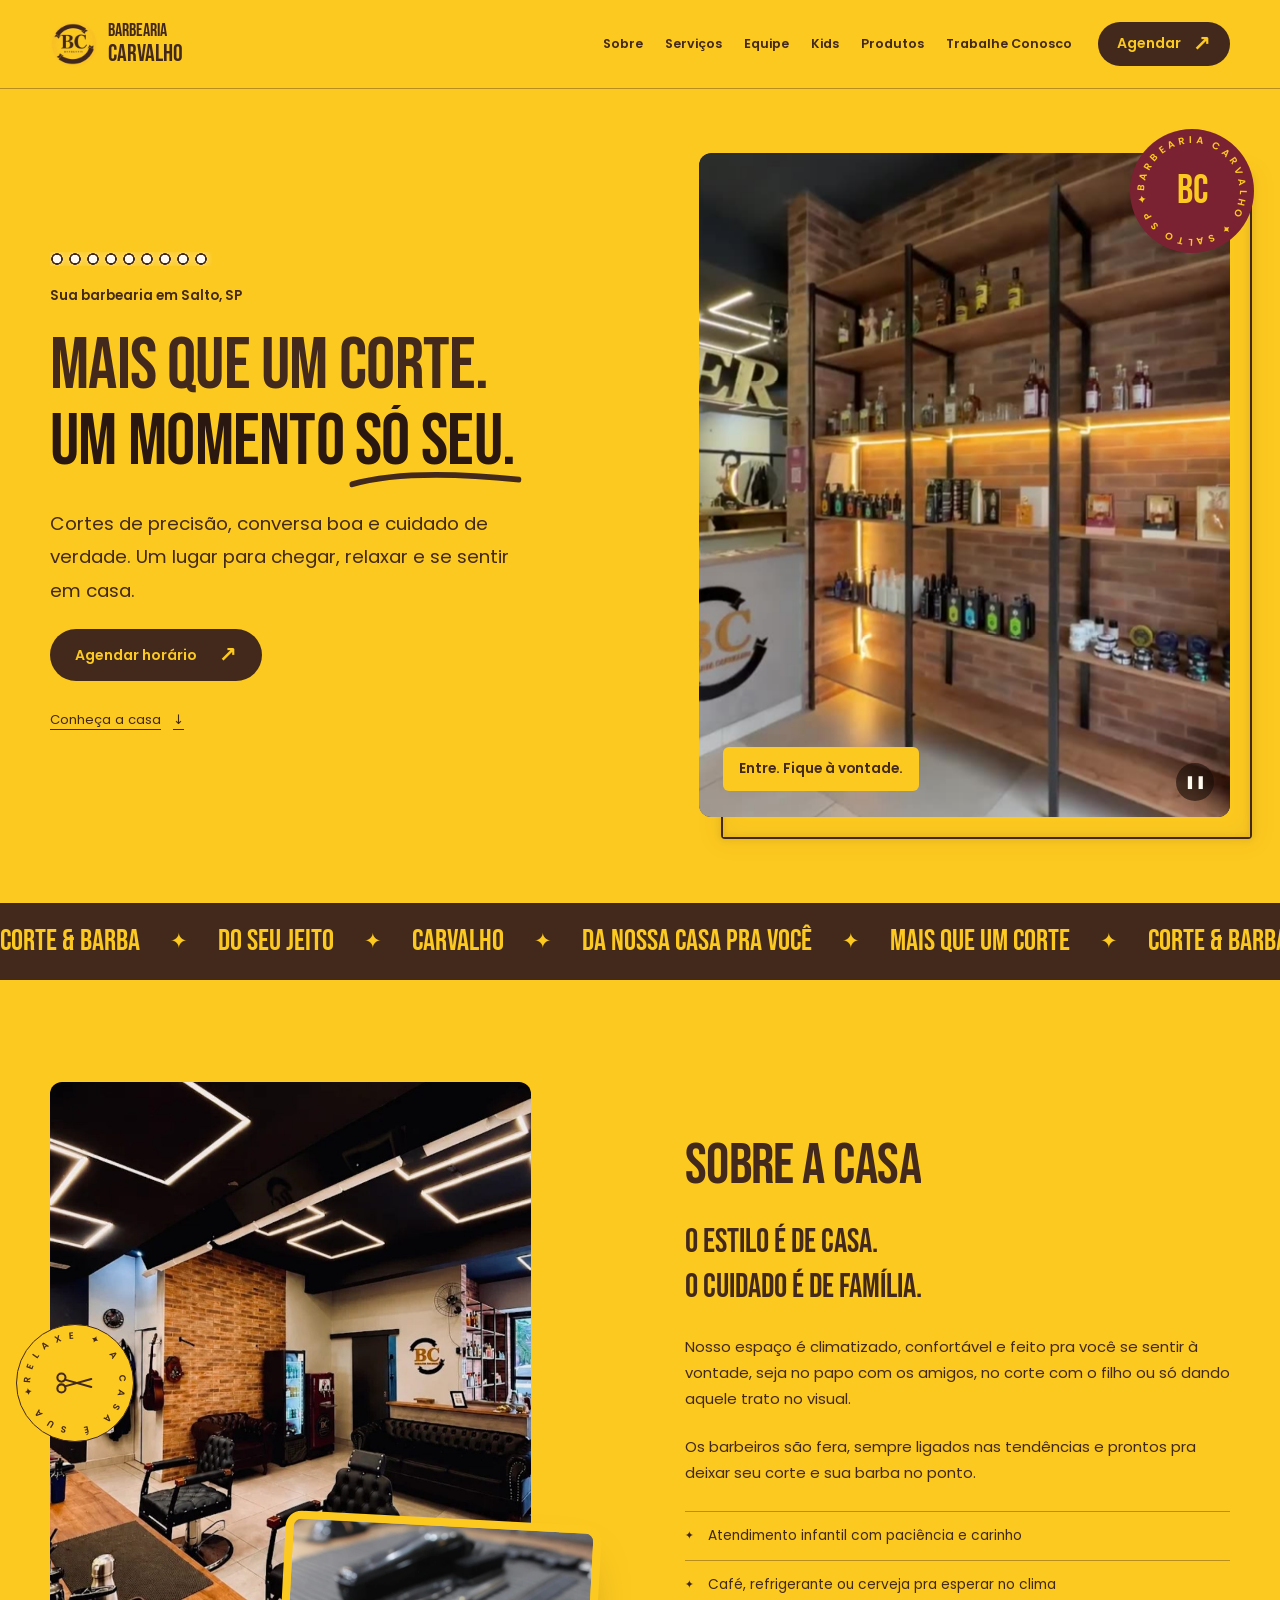
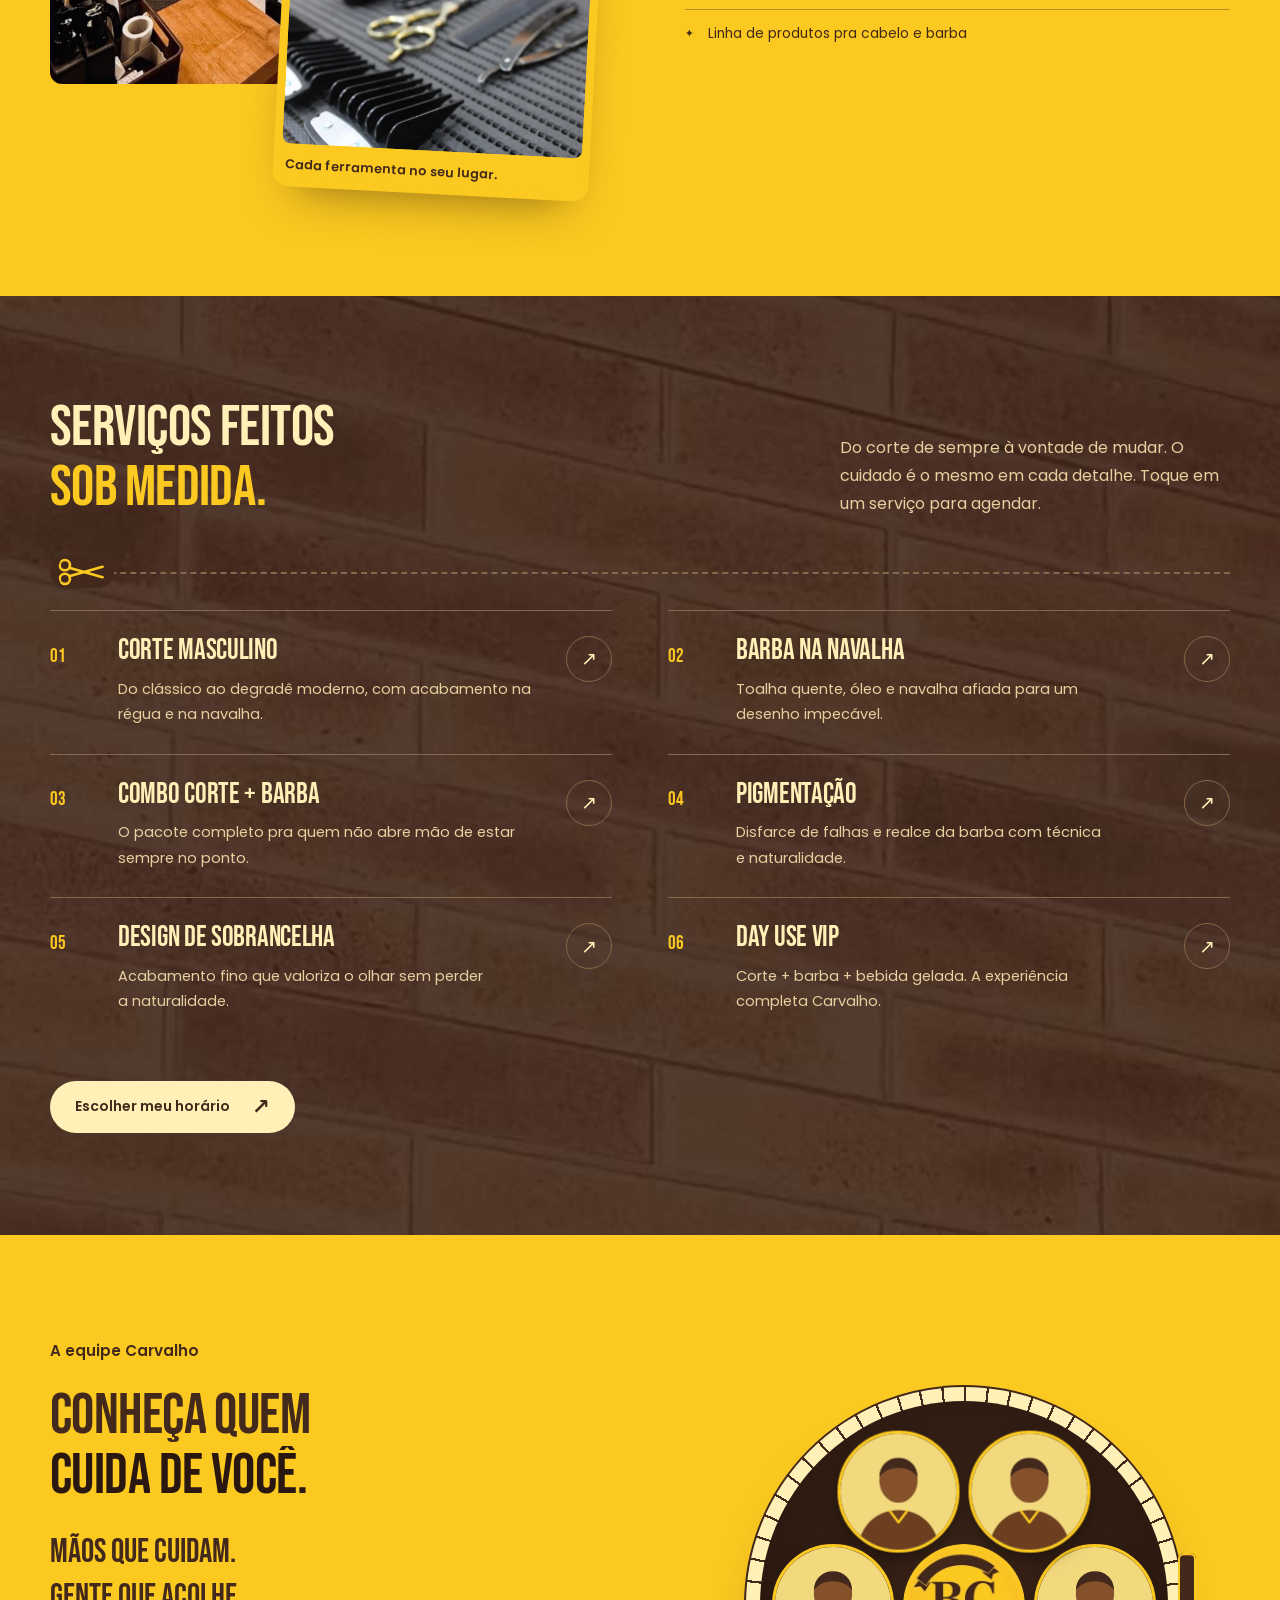
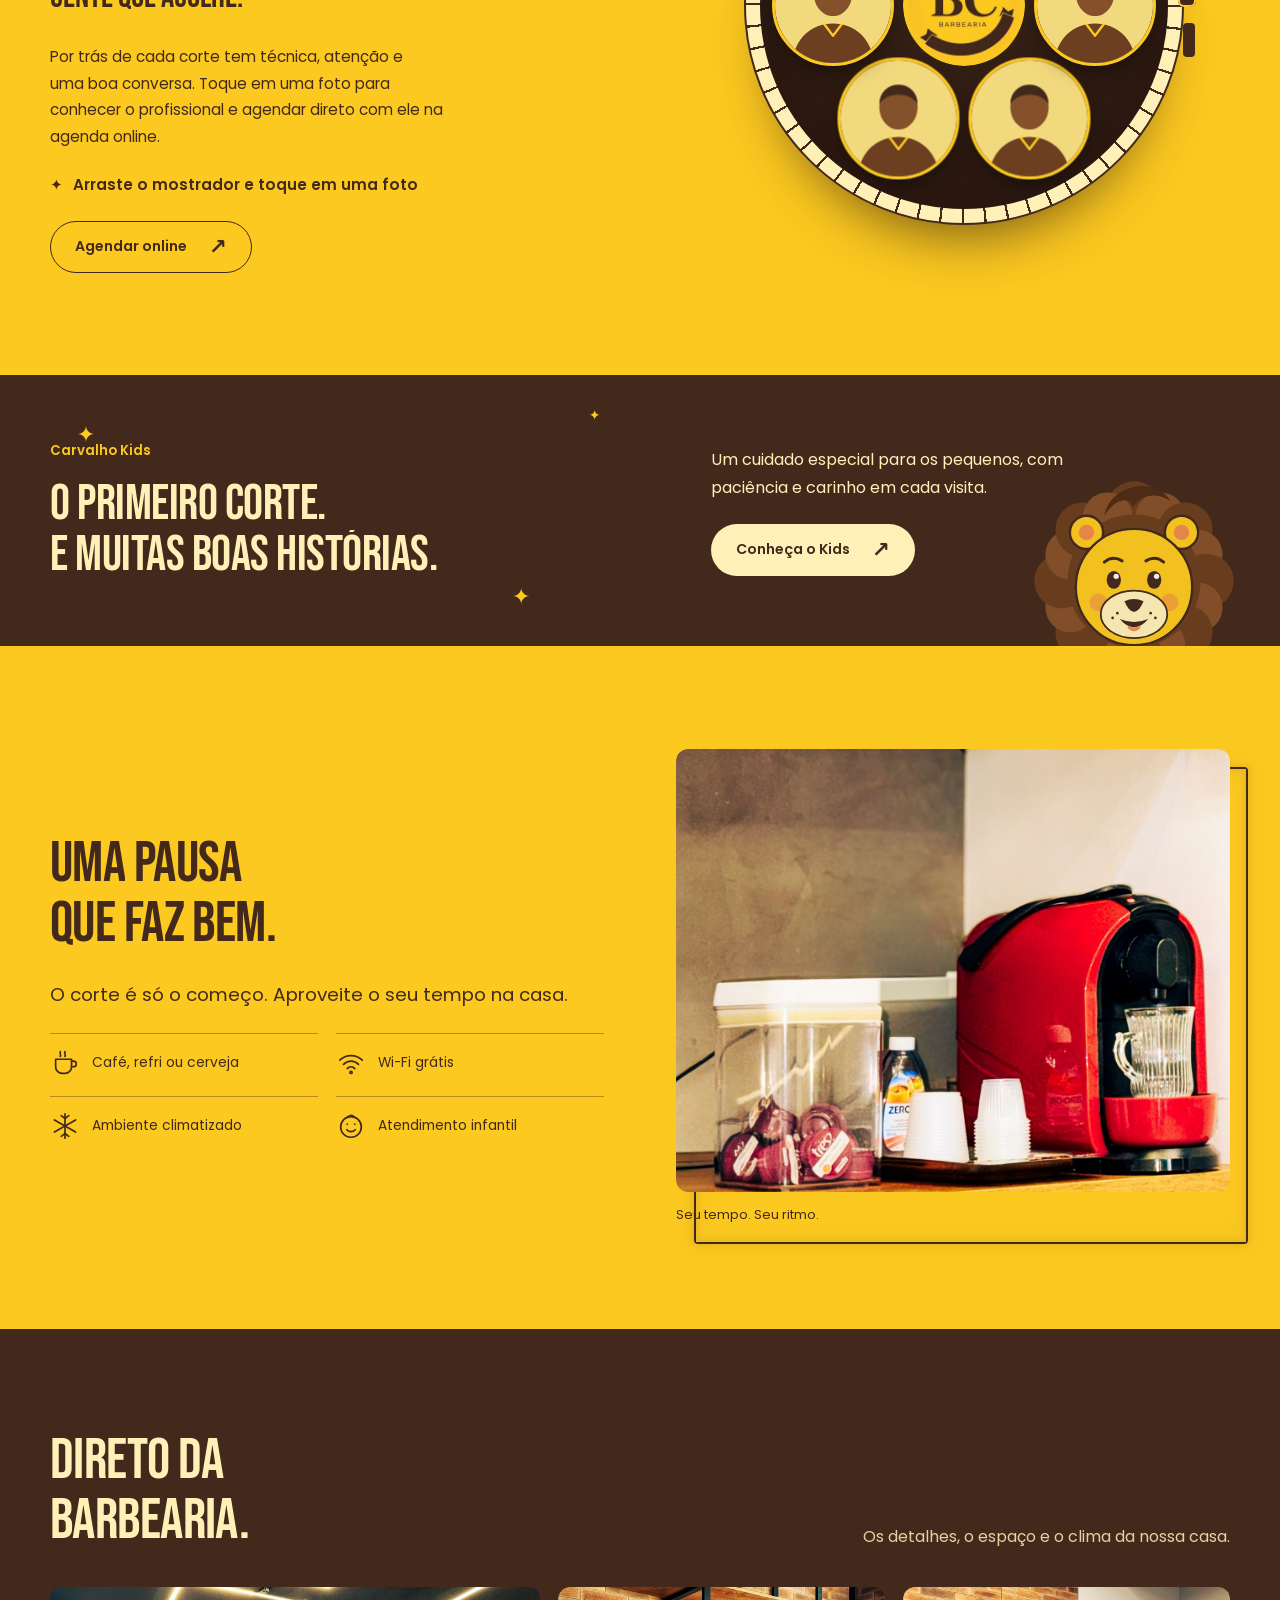
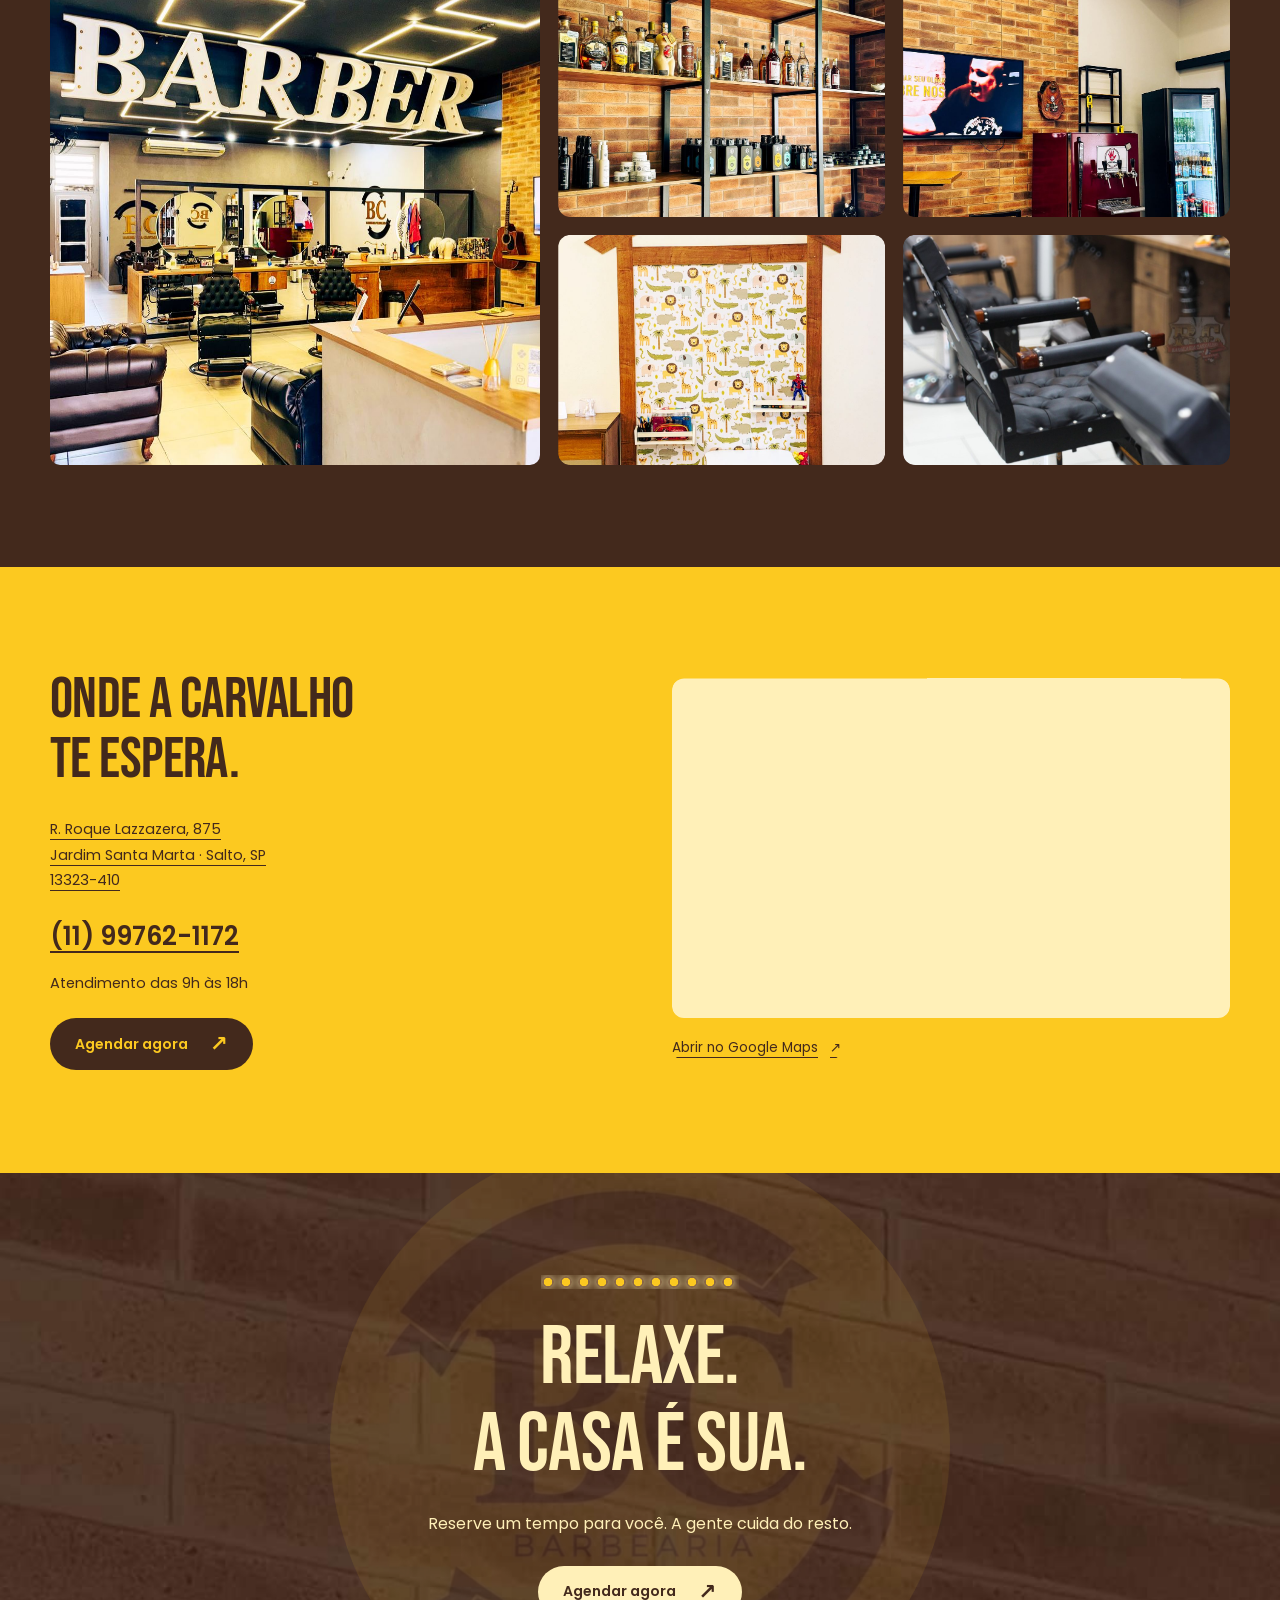
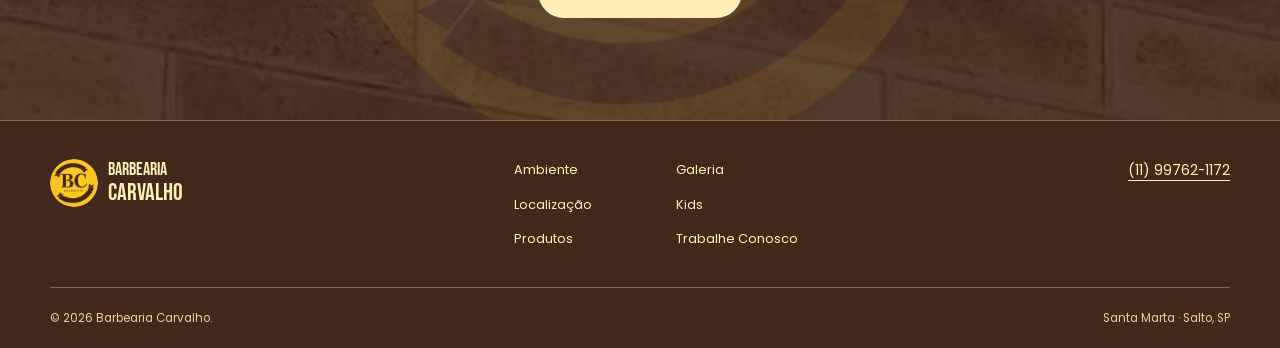
==== commit 03dcb93b: "Book through the online AppBarber agenda; drop app-download popup - Every booking link now points to" ====
--- a/index.html
+++ b/index.html
@@ -1,5 +1,5 @@
 <!DOCTYPE html><html lang="pt-BR"><head><meta charset="UTF-8"><meta name="viewport" content="width=device-width, initial-scale=1.0, viewport-fit=cover">
-<title>Mais que um corte. Um momento só seu. — Barbearia Carvalho</title><meta name="description" content="Cortes, barba e cuidado de família em Salto, SP. Conheça a Barbearia Carvalho e agende seu momento pelo AppBarber."><meta name="theme-color" content="#fcc920">
+<title>Mais que um corte. Um momento só seu. — Barbearia Carvalho</title><meta name="description" content="Cortes, barba e cuidado de família em Salto, SP. Conheça a Barbearia Carvalho e agende seu momento pela agenda online."><meta name="theme-color" content="#fcc920">
 <link rel="icon" type="image/png" sizes="32x32" href="assets/img/favicon-32.png"><link rel="apple-touch-icon" href="assets/img/apple-touch-icon.png">
 <link rel="preconnect" href="https://fonts.googleapis.com"><link rel="preconnect" href="https://fonts.gstatic.com" crossorigin>
 <link href="https://fonts.googleapis.com/css2?family=Bebas+Neue&amp;family=Poppins:wght@400;500;600;700&amp;display=swap" rel="stylesheet">
@@ -8,12 +8,12 @@
 <header class="nav" id="nav"><div class="container nav__inner">
 <a class="brand" href="index.html" aria-label="Barbearia Carvalho — início"><img src="assets/img/logo-512.png" width="48" height="48" alt=""><span>Barbearia<strong>Carvalho</strong></span></a>
 <nav class="nav__links" id="navLinks" aria-label="Principal"><a href="#sobre">Sobre</a><a href="#servicos">Serviços</a><a href="#equipe">Equipe</a><a href="kids.html">Kids</a><a href="produtos.html">Produtos</a><a href="trabalhe-conosco.html">Trabalhe Conosco</a></nav>
-<a class="btn nav__cta" href="https://play.google.com/store/apps/details?id=br.com.starapp.appbarbercli&amp;referrer=utm_source%3Dgoogle%26utm_medium%3Dorganic%26utm_term%3Dapp%2Bbarber" data-open-modal>Agendar<span aria-hidden="true">↗</span></a>
+<a class="btn nav__cta" href="https://sites.appbarber.com.br/barbeariacarvalhosalto?source=google_reserve&amp;rwg_token=ALcMQYam0AqdjIphXB7lqHDcA7Y-lRGEMdE7H4jJKvJ7KjaP_b__NsMKc3UlyT-Jt1_Nxr6PNbOqvEL0tzqjtG0_3RjJ-nq9PQ%3D%3D" data-open-modal>Agendar<span aria-hidden="true">↗</span></a>
 <button class="nav__burger" id="navBurger" aria-label="Abrir menu" aria-expanded="false" aria-controls="navLinks" hidden><span></span><span></span></button>
 </div></header><main id="conteudo" tabindex="-1">
 <section class="hero"><div class="container hero__grid"><div class="hero__copy"><span class="bulbs rise" style="--d:0s;--n:9" aria-hidden="true"></span><p class="brand-note rise" style="--d:.05s">Sua barbearia em Salto, SP</p>
 <h1 class="hero__title"><span class="w"><span style="--i:0">Mais</span></span> <span class="w"><span style="--i:1">que</span></span> <span class="w"><span style="--i:2">um</span></span> <span class="w"><span style="--i:3">corte.</span></span><br><span class="accent"><span class="w"><span style="--i:4">Um</span></span> <span class="w"><span style="--i:5">momento</span></span> <span class="scribble"><span class="w"><span style="--i:6">só</span></span> <span class="w"><span style="--i:7">seu.</span></span><svg viewBox="0 0 200 20" preserveAspectRatio="none" aria-hidden="true"><path pathLength="1" d="M3 14 C 50 4, 120 4, 197 10"/></svg></span></span></h1>
-<p class="lead rise" style="--d:.65s">Cortes de precisão, conversa boa e cuidado de verdade. Um lugar para chegar, relaxar e se sentir em casa.</p><div class="rise" style="--d:.8s"><a class="btn" href="https://play.google.com/store/apps/details?id=br.com.starapp.appbarbercli&amp;referrer=utm_source%3Dgoogle%26utm_medium%3Dorganic%26utm_term%3Dapp%2Bbarber" data-open-modal>Agendar horário<span aria-hidden="true">↗</span></a><a class="hero__more text-link" href="#sobre">Conheça a casa <span aria-hidden="true">↓</span></a></div></div>
+<p class="lead rise" style="--d:.65s">Cortes de precisão, conversa boa e cuidado de verdade. Um lugar para chegar, relaxar e se sentir em casa.</p><div class="rise" style="--d:.8s"><a class="btn" href="https://sites.appbarber.com.br/barbeariacarvalhosalto?source=google_reserve&amp;rwg_token=ALcMQYam0AqdjIphXB7lqHDcA7Y-lRGEMdE7H4jJKvJ7KjaP_b__NsMKc3UlyT-Jt1_Nxr6PNbOqvEL0tzqjtG0_3RjJ-nq9PQ%3D%3D" data-open-modal>Agendar horário<span aria-hidden="true">↗</span></a><a class="hero__more text-link" href="#sobre">Conheça a casa <span aria-hidden="true">↓</span></a></div></div>
 <figure class="hero__visual led" data-tilt><div class="frame frame--video"><video class="hero__video" src="assets/video/tour-casa.mp4" poster="assets/video/tour-casa.jpg" width="720" height="1280" muted loop playsinline controls preload="none" aria-label="Giro pela Barbearia Carvalho: estante de produtos, cantinho do café com a logo BC, poltronas de espera e bancadas com espelhos redondos"></video></div><figcaption>Entre. Fique à vontade.</figcaption><span class="photo-seal" aria-hidden="true"><svg class="ring" viewBox="0 0 120 120" aria-hidden="true"><path id="ring-hero" d="M60,60 m-46,0 a46,46 0 1,1 92,0 a46,46 0 1,1 -92,0" fill="none"/><text textLength="286" lengthAdjust="spacing"><textPath href="#ring-hero">BARBEARIA CARVALHO ✦ SALTO SP ✦ </textPath></text></svg><b>BC</b></span></figure></div></section>
 <div class="marquee" aria-hidden="true"><div class="marquee__track"><span>Corte & barba</span><span>Do seu jeito</span><span>Carvalho</span><span>Da nossa casa pra você</span><span>Mais que um corte</span></div></div>
 <section class="section sobre" id="sobre"><div class="container about-grid"><div class="about-photos">
@@ -21,19 +21,19 @@
 <figure class="about-detail" data-reveal style="--d:.25s"><div class="frame"><img src="assets/img/ferramentas.jpg" alt="Tesoura dourada, navalha, pente e máquinas organizados na bancada da barbearia" width="2000" height="1325" loading="lazy"></div><figcaption>Cada ferramenta no seu lugar.</figcaption></figure>
 <span class="about-stamp" aria-hidden="true"><svg class="ring" viewBox="0 0 120 120" aria-hidden="true"><path id="ring-about" d="M60,60 m-46,0 a46,46 0 1,1 92,0 a46,46 0 1,1 -92,0" fill="none"/><text textLength="286" lengthAdjust="spacing"><textPath href="#ring-about">RELAXE ✦ A CASA É SUA ✦ </textPath></text></svg><svg class="scissor-mark" viewBox="0 0 56 32" fill="none" stroke="currentColor" stroke-width="3" stroke-linecap="round" aria-hidden="true"><g class="blade blade--a"><circle cx="8" cy="8" r="6"/><path d="M13 11 L52 22"/></g><g class="blade blade--b"><circle cx="8" cy="24" r="6"/><path d="M13 21 L52 10"/></g></svg></span></div>
 <div class="about-copy" data-stagger><h2 data-split>Sobre a casa</h2><p class="statement" data-reveal>O estilo é de casa.<br>O cuidado é de família.</p><p data-reveal>Nosso espaço é climatizado, confortável e feito pra você se sentir à vontade, seja no papo com os amigos, no corte com o filho ou só dando aquele trato no visual.</p><p data-reveal>Os barbeiros são fera, sempre ligados nas tendências e prontos pra deixar seu corte e sua barba no ponto.</p>
-<ul class="simple-list"><li data-reveal>Atendimento infantil com paciência e carinho</li><li data-reveal>Café, refrigerante ou cerveja pra esperar no clima</li><li data-reveal>Linha de produtos pra cabelo e barba</li></ul><div data-reveal><a class="btn btn--outline" href="https://play.google.com/store/apps/details?id=br.com.starapp.appbarbercli&amp;referrer=utm_source%3Dgoogle%26utm_medium%3Dorganic%26utm_term%3Dapp%2Bbarber" data-open-modal>Marcar meu horário<span aria-hidden="true">↗</span></a></div></div></div></section>
+<ul class="simple-list"><li data-reveal>Atendimento infantil com paciência e carinho</li><li data-reveal>Café, refrigerante ou cerveja pra esperar no clima</li><li data-reveal>Linha de produtos pra cabelo e barba</li></ul><div data-reveal><a class="btn btn--outline" href="https://sites.appbarber.com.br/barbeariacarvalhosalto?source=google_reserve&amp;rwg_token=ALcMQYam0AqdjIphXB7lqHDcA7Y-lRGEMdE7H4jJKvJ7KjaP_b__NsMKc3UlyT-Jt1_Nxr6PNbOqvEL0tzqjtG0_3RjJ-nq9PQ%3D%3D" data-open-modal>Marcar meu horário<span aria-hidden="true">↗</span></a></div></div></div></section>
 <section class="section section--ink section--brick services" id="servicos"><div class="container"><div class="section-intro"><h2 data-split>Serviços feitos<br><span class="accent">sob medida.</span></h2><p data-reveal>Do corte de sempre à vontade de mudar. O cuidado é o mesmo em cada detalhe. Toque em um serviço para agendar.</p></div>
 <div class="cut-line" aria-hidden="true"><div class="cut-line__track"><svg viewBox="0 0 56 32" fill="none" stroke="currentColor" stroke-width="3" stroke-linecap="round" aria-hidden="true"><g class="blade blade--a"><circle cx="8" cy="8" r="6"/><path d="M13 11 L52 22"/></g><g class="blade blade--b"><circle cx="8" cy="24" r="6"/><path d="M13 21 L52 10"/></g></svg></div></div>
 <ol class="services-list" data-stagger>
-<li><a class="service" data-reveal href="https://play.google.com/store/apps/details?id=br.com.starapp.appbarbercli&amp;referrer=utm_source%3Dgoogle%26utm_medium%3Dorganic%26utm_term%3Dapp%2Bbarber" data-open-modal><span class="service__num">01</span><div><h3>Corte Masculino</h3><p>Do clássico ao degradê moderno, com acabamento na régua e na navalha.</p></div><span class="service__go" aria-hidden="true">↗</span></a></li>
-<li><a class="service" data-reveal href="https://play.google.com/store/apps/details?id=br.com.starapp.appbarbercli&amp;referrer=utm_source%3Dgoogle%26utm_medium%3Dorganic%26utm_term%3Dapp%2Bbarber" data-open-modal><span class="service__num">02</span><div><h3>Barba na Navalha</h3><p>Toalha quente, óleo e navalha afiada para um desenho impecável.</p></div><span class="service__go" aria-hidden="true">↗</span></a></li>
-<li><a class="service" data-reveal href="https://play.google.com/store/apps/details?id=br.com.starapp.appbarbercli&amp;referrer=utm_source%3Dgoogle%26utm_medium%3Dorganic%26utm_term%3Dapp%2Bbarber" data-open-modal><span class="service__num">03</span><div><h3>Combo Corte + Barba</h3><p>O pacote completo pra quem não abre mão de estar sempre no ponto.</p></div><span class="service__go" aria-hidden="true">↗</span></a></li>
-<li><a class="service" data-reveal href="https://play.google.com/store/apps/details?id=br.com.starapp.appbarbercli&amp;referrer=utm_source%3Dgoogle%26utm_medium%3Dorganic%26utm_term%3Dapp%2Bbarber" data-open-modal><span class="service__num">04</span><div><h3>Pigmentação</h3><p>Disfarce de falhas e realce da barba com técnica e naturalidade.</p></div><span class="service__go" aria-hidden="true">↗</span></a></li>
-<li><a class="service" data-reveal href="https://play.google.com/store/apps/details?id=br.com.starapp.appbarbercli&amp;referrer=utm_source%3Dgoogle%26utm_medium%3Dorganic%26utm_term%3Dapp%2Bbarber" data-open-modal><span class="service__num">05</span><div><h3>Design de Sobrancelha</h3><p>Acabamento fino que valoriza o olhar sem perder a naturalidade.</p></div><span class="service__go" aria-hidden="true">↗</span></a></li>
-<li><a class="service" data-reveal href="https://play.google.com/store/apps/details?id=br.com.starapp.appbarbercli&amp;referrer=utm_source%3Dgoogle%26utm_medium%3Dorganic%26utm_term%3Dapp%2Bbarber" data-open-modal><span class="service__num">06</span><div><h3>Day Use VIP</h3><p>Corte + barba + bebida gelada. A experiência completa Carvalho.</p></div><span class="service__go" aria-hidden="true">↗</span></a></li>
-</ol><div data-reveal><a class="btn" href="https://play.google.com/store/apps/details?id=br.com.starapp.appbarbercli&amp;referrer=utm_source%3Dgoogle%26utm_medium%3Dorganic%26utm_term%3Dapp%2Bbarber" data-open-modal>Escolher meu horário<span aria-hidden="true">↗</span></a></div></div></section>
+<li><a class="service" data-reveal href="https://sites.appbarber.com.br/barbeariacarvalhosalto?source=google_reserve&amp;rwg_token=ALcMQYam0AqdjIphXB7lqHDcA7Y-lRGEMdE7H4jJKvJ7KjaP_b__NsMKc3UlyT-Jt1_Nxr6PNbOqvEL0tzqjtG0_3RjJ-nq9PQ%3D%3D" data-open-modal><span class="service__num">01</span><div><h3>Corte Masculino</h3><p>Do clássico ao degradê moderno, com acabamento na régua e na navalha.</p></div><span class="service__go" aria-hidden="true">↗</span></a></li>
+<li><a class="service" data-reveal href="https://sites.appbarber.com.br/barbeariacarvalhosalto?source=google_reserve&amp;rwg_token=ALcMQYam0AqdjIphXB7lqHDcA7Y-lRGEMdE7H4jJKvJ7KjaP_b__NsMKc3UlyT-Jt1_Nxr6PNbOqvEL0tzqjtG0_3RjJ-nq9PQ%3D%3D" data-open-modal><span class="service__num">02</span><div><h3>Barba na Navalha</h3><p>Toalha quente, óleo e navalha afiada para um desenho impecável.</p></div><span class="service__go" aria-hidden="true">↗</span></a></li>
+<li><a class="service" data-reveal href="https://sites.appbarber.com.br/barbeariacarvalhosalto?source=google_reserve&amp;rwg_token=ALcMQYam0AqdjIphXB7lqHDcA7Y-lRGEMdE7H4jJKvJ7KjaP_b__NsMKc3UlyT-Jt1_Nxr6PNbOqvEL0tzqjtG0_3RjJ-nq9PQ%3D%3D" data-open-modal><span class="service__num">03</span><div><h3>Combo Corte + Barba</h3><p>O pacote completo pra quem não abre mão de estar sempre no ponto.</p></div><span class="service__go" aria-hidden="true">↗</span></a></li>
+<li><a class="service" data-reveal href="https://sites.appbarber.com.br/barbeariacarvalhosalto?source=google_reserve&amp;rwg_token=ALcMQYam0AqdjIphXB7lqHDcA7Y-lRGEMdE7H4jJKvJ7KjaP_b__NsMKc3UlyT-Jt1_Nxr6PNbOqvEL0tzqjtG0_3RjJ-nq9PQ%3D%3D" data-open-modal><span class="service__num">04</span><div><h3>Pigmentação</h3><p>Disfarce de falhas e realce da barba com técnica e naturalidade.</p></div><span class="service__go" aria-hidden="true">↗</span></a></li>
+<li><a class="service" data-reveal href="https://sites.appbarber.com.br/barbeariacarvalhosalto?source=google_reserve&amp;rwg_token=ALcMQYam0AqdjIphXB7lqHDcA7Y-lRGEMdE7H4jJKvJ7KjaP_b__NsMKc3UlyT-Jt1_Nxr6PNbOqvEL0tzqjtG0_3RjJ-nq9PQ%3D%3D" data-open-modal><span class="service__num">05</span><div><h3>Design de Sobrancelha</h3><p>Acabamento fino que valoriza o olhar sem perder a naturalidade.</p></div><span class="service__go" aria-hidden="true">↗</span></a></li>
+<li><a class="service" data-reveal href="https://sites.appbarber.com.br/barbeariacarvalhosalto?source=google_reserve&amp;rwg_token=ALcMQYam0AqdjIphXB7lqHDcA7Y-lRGEMdE7H4jJKvJ7KjaP_b__NsMKc3UlyT-Jt1_Nxr6PNbOqvEL0tzqjtG0_3RjJ-nq9PQ%3D%3D" data-open-modal><span class="service__num">06</span><div><h3>Day Use VIP</h3><p>Corte + barba + bebida gelada. A experiência completa Carvalho.</p></div><span class="service__go" aria-hidden="true">↗</span></a></li>
+</ol><div data-reveal><a class="btn" href="https://sites.appbarber.com.br/barbeariacarvalhosalto?source=google_reserve&amp;rwg_token=ALcMQYam0AqdjIphXB7lqHDcA7Y-lRGEMdE7H4jJKvJ7KjaP_b__NsMKc3UlyT-Jt1_Nxr6PNbOqvEL0tzqjtG0_3RjJ-nq9PQ%3D%3D" data-open-modal>Escolher meu horário<span aria-hidden="true">↗</span></a></div></div></section>
 <section class="section team" id="equipe"><div class="container team-grid">
-<div class="team-copy" data-stagger><p class="brand-note" data-reveal>A equipe Carvalho</p><h2 data-split>Conheça quem<br><span class="accent">cuida de você.</span></h2><p class="statement" data-reveal>Mãos que cuidam.<br>Gente que acolhe.</p><p data-reveal>Por trás de cada corte tem técnica, atenção e uma boa conversa. Toque em uma foto para conhecer o profissional e agendar direto com ele pelo AppBarber.</p><p class="watch-hint" data-reveal aria-hidden="true"><span>✦</span> Arraste o mostrador e toque em uma foto</p><div data-reveal><a class="btn btn--outline" href="https://play.google.com/store/apps/details?id=br.com.starapp.appbarbercli&amp;referrer=utm_source%3Dgoogle%26utm_medium%3Dorganic%26utm_term%3Dapp%2Bbarber" data-open-modal>Agendar pelo AppBarber<span aria-hidden="true">↗</span></a></div></div>
+<div class="team-copy" data-stagger><p class="brand-note" data-reveal>A equipe Carvalho</p><h2 data-split>Conheça quem<br><span class="accent">cuida de você.</span></h2><p class="statement" data-reveal>Mãos que cuidam.<br>Gente que acolhe.</p><p data-reveal>Por trás de cada corte tem técnica, atenção e uma boa conversa. Toque em uma foto para conhecer o profissional e agendar direto com ele na agenda online.</p><p class="watch-hint" data-reveal aria-hidden="true"><span>✦</span> Arraste o mostrador e toque em uma foto</p><div data-reveal><a class="btn btn--outline" href="https://sites.appbarber.com.br/barbeariacarvalhosalto?source=google_reserve&amp;rwg_token=ALcMQYam0AqdjIphXB7lqHDcA7Y-lRGEMdE7H4jJKvJ7KjaP_b__NsMKc3UlyT-Jt1_Nxr6PNbOqvEL0tzqjtG0_3RjJ-nq9PQ%3D%3D" data-open-modal>Agendar online<span aria-hidden="true">↗</span></a></div></div>
 <div class="watch-wrap" data-reveal="pop"><div class="watch" id="teamWatch"><span class="watch__crown" aria-hidden="true"></span><div class="watch__face">
 <!-- Equipe: um <li> por profissional. Troque src pela foto real (quadrada, 600×600), e preencha data-name, data-role e os textos .pro__name e .pro__role. Os provisórios usam foto-pendente.svg. -->
 <ul class="watch__list" aria-label="Profissionais da Barbearia Carvalho">
@@ -45,7 +45,7 @@
 <li class="watch__item"><button class="pro" type="button" data-name="Barbeiro 6" data-role="Barbeiro" aria-controls="watchDetail" aria-expanded="false"><img src="assets/img/equipe/foto-pendente.svg" alt="" width="400" height="400" loading="lazy"><span class="pro__name">Barbeiro 6</span><span class="pro__role">Barbeiro</span></button></li>
 </ul>
 <img class="watch__logo" src="assets/img/logo-512.png" alt="" width="220" height="220" aria-hidden="true">
-<div class="watch__detail" id="watchDetail" role="group" aria-labelledby="watchName" hidden><img class="watch__photo" src="assets/img/equipe/foto-pendente.svg" alt="" width="400" height="400"><div class="watch__info"><h3 id="watchName"></h3><p id="watchRole"></p><a class="btn watch__cta" href="https://play.google.com/store/apps/details?id=br.com.starapp.appbarbercli&amp;referrer=utm_source%3Dgoogle%26utm_medium%3Dorganic%26utm_term%3Dapp%2Bbarber" data-open-modal><span class="watch__cta-label">Agendar</span><span aria-hidden="true">↗</span></a></div>
+<div class="watch__detail" id="watchDetail" role="group" aria-labelledby="watchName" hidden><img class="watch__photo" src="assets/img/equipe/foto-pendente.svg" alt="" width="400" height="400"><div class="watch__info"><h3 id="watchName"></h3><p id="watchRole"></p><a class="btn watch__cta" href="https://sites.appbarber.com.br/barbeariacarvalhosalto?source=google_reserve&amp;rwg_token=ALcMQYam0AqdjIphXB7lqHDcA7Y-lRGEMdE7H4jJKvJ7KjaP_b__NsMKc3UlyT-Jt1_Nxr6PNbOqvEL0tzqjtG0_3RjJ-nq9PQ%3D%3D" data-open-modal><span class="watch__cta-label">Agendar</span><span aria-hidden="true">↗</span></a></div>
 <button class="watch__nav watch__nav--prev" type="button" aria-label="Profissional anterior">‹</button><button class="watch__nav watch__nav--next" type="button" aria-label="Próximo profissional">›</button><button class="watch__close" type="button" aria-label="Voltar para a equipe">×</button></div>
 </div></div></div></div></section>
 <section class="kids-teaser section--ink"><span class="doodle" style="left:6%;top:18%;--d:-1s" aria-hidden="true">✦</span><span class="doodle" style="left:46%;top:12%;--d:-3s;font-size:14px" aria-hidden="true">✦</span><span class="doodle" style="left:40%;bottom:14%;--d:-5s" aria-hidden="true">✦</span>
@@ -99,34 +99,15 @@
 <section class="section section--ink" id="galeria"><div class="container"><div class="section-intro"><h2 data-split>Direto da<br>barbearia.</h2><p data-reveal>Os detalhes, o espaço e o clima da nossa casa.</p></div><div class="gallery-grid" data-stagger>
 <figure class="gallery-wide parallax" data-reveal="clip"><img src="assets/img/salao-barber.jpg" alt="Salão da Barbearia Carvalho com o letreiro BARBER iluminado, poltronas de couro, cadeiras e espelhos redondos" width="1080" height="1440" loading="lazy"></figure><figure data-reveal="clip"><img src="assets/img/prateleira-produtos.jpg" alt="Estante de madeira e metal preto na parede de tijolos, com cachaças, shampoos e pomadas" width="1080" height="1920" loading="lazy"></figure><figure data-reveal="clip"><img src="assets/img/bar-chopeira.jpg" alt="Chopeira vinho com a marca BC, banqueta alta e geladeira de bebidas" width="1080" height="1920" loading="lazy"></figure><figure data-reveal="clip"><img src="assets/img/espaco-kids.jpg" alt="Cantinho Kids com moldura de casinha, papel de parede de bichinhos, mesinha e banquinhos" width="1080" height="1440" loading="lazy"></figure><figure data-reveal="clip"><img src="assets/img/ambiente.jpg" alt="Cadeiras da Barbearia Carvalho" width="1080" height="948" loading="lazy"></figure></div>
 </div></section>
-<section class="section" id="localizacao"><div class="container location-grid"><div data-stagger><h2 data-split>Onde a Carvalho<br>te espera.</h2><address data-reveal><a class="text-link" href="https://share.google/nBp75bWHyrNL5aPoO" target="_blank" rel="noopener">R. Roque Lazzazera, 875<br>Jardim Santa Marta · Salto, SP<br>13323-410</a><a class="contact-phone" href="tel:+5511997621172">(11) 99762-1172</a><p>Atendimento das 9h às 18h</p></address><div data-reveal><a class="btn" href="https://play.google.com/store/apps/details?id=br.com.starapp.appbarbercli&amp;referrer=utm_source%3Dgoogle%26utm_medium%3Dorganic%26utm_term%3Dapp%2Bbarber" data-open-modal>Agendar agora<span aria-hidden="true">↗</span></a></div></div><div class="map-wrap" data-reveal="clip"><iframe height="100%" loading="lazy" referrerpolicy="no-referrer-when-downgrade" src="https://www.google.com/maps?q=Santa%20Marta%20-%20R.%20Roque%20Lazzazera%2C%20875%2C%20Jardim%20Santa%20Marta%2C%20Salto%20-%20SP%2C%2013323-410&amp;output=embed" style="border:0" tabindex="-1" title="Localização da Barbearia Carvalho no Google Maps" width="100%"></iframe><a class="text-link" href="https://share.google/nBp75bWHyrNL5aPoO" target="_blank" rel="noopener">Abrir no Google Maps <span aria-hidden="true">↗</span></a></div></div></section>
-<section class="section section--ink section--brick final-cta"><div class="final-cta__stamp" aria-hidden="true"><img src="assets/img/logo-512.png" alt="" width="512" height="512" loading="lazy"></div><div class="container"><span class="bulbs" data-reveal style="--n:11" aria-hidden="true"></span><h2 data-split>Relaxe.<br>A casa é sua.</h2><p data-reveal>Reserve um tempo para você. A gente cuida do resto.</p><div data-reveal><a class="btn" href="https://play.google.com/store/apps/details?id=br.com.starapp.appbarbercli&amp;referrer=utm_source%3Dgoogle%26utm_medium%3Dorganic%26utm_term%3Dapp%2Bbarber" data-open-modal>Agendar pelo App<span aria-hidden="true">↗</span></a></div></div></section></main><footer class="footer section--ink"><div class="container footer__grid">
+<section class="section" id="localizacao"><div class="container location-grid"><div data-stagger><h2 data-split>Onde a Carvalho<br>te espera.</h2><address data-reveal><a class="text-link" href="https://share.google/nBp75bWHyrNL5aPoO" target="_blank" rel="noopener">R. Roque Lazzazera, 875<br>Jardim Santa Marta · Salto, SP<br>13323-410</a><a class="contact-phone" href="tel:+5511997621172">(11) 99762-1172</a><p>Atendimento das 9h às 18h</p></address><div data-reveal><a class="btn" href="https://sites.appbarber.com.br/barbeariacarvalhosalto?source=google_reserve&amp;rwg_token=ALcMQYam0AqdjIphXB7lqHDcA7Y-lRGEMdE7H4jJKvJ7KjaP_b__NsMKc3UlyT-Jt1_Nxr6PNbOqvEL0tzqjtG0_3RjJ-nq9PQ%3D%3D" data-open-modal>Agendar agora<span aria-hidden="true">↗</span></a></div></div><div class="map-wrap" data-reveal="clip"><iframe height="100%" loading="lazy" referrerpolicy="no-referrer-when-downgrade" src="https://www.google.com/maps?q=Santa%20Marta%20-%20R.%20Roque%20Lazzazera%2C%20875%2C%20Jardim%20Santa%20Marta%2C%20Salto%20-%20SP%2C%2013323-410&amp;output=embed" style="border:0" tabindex="-1" title="Localização da Barbearia Carvalho no Google Maps" width="100%"></iframe><a class="text-link" href="https://share.google/nBp75bWHyrNL5aPoO" target="_blank" rel="noopener">Abrir no Google Maps <span aria-hidden="true">↗</span></a></div></div></section>
+<section class="section section--ink section--brick final-cta"><div class="final-cta__stamp" aria-hidden="true"><img src="assets/img/logo-512.png" alt="" width="512" height="512" loading="lazy"></div><div class="container"><span class="bulbs" data-reveal style="--n:11" aria-hidden="true"></span><h2 data-split>Relaxe.<br>A casa é sua.</h2><p data-reveal>Reserve um tempo para você. A gente cuida do resto.</p><div data-reveal><a class="btn" href="https://sites.appbarber.com.br/barbeariacarvalhosalto?source=google_reserve&amp;rwg_token=ALcMQYam0AqdjIphXB7lqHDcA7Y-lRGEMdE7H4jJKvJ7KjaP_b__NsMKc3UlyT-Jt1_Nxr6PNbOqvEL0tzqjtG0_3RjJ-nq9PQ%3D%3D" data-open-modal>Agendar agora<span aria-hidden="true">↗</span></a></div></div></section></main><footer class="footer section--ink"><div class="container footer__grid">
 <a class="brand" href="index.html"><img src="assets/img/logo-512.png" width="48" height="48" alt=""><span>Barbearia<strong>Carvalho</strong></span></a>
 <nav class="footer__links" aria-label="Rodapé"><a href="index.html#ambiente">Ambiente</a><a href="index.html#galeria">Galeria</a><a href="index.html#localizacao">Localização</a><a href="kids.html">Kids</a><a href="produtos.html">Produtos</a><a href="trabalhe-conosco.html">Trabalhe Conosco</a></nav>
 <a class="text-link" href="tel:+5511997621172">(11) 99762-1172</a></div>
 <div class="container footer__bottom"><p>© <span id="year">2026</span> Barbearia Carvalho.</p><p>Santa Marta · Salto, SP</p></div>
-<noscript><div class="container nojs-booking"><p>Agende pelo AppBarber: <a href="https://play.google.com/store/apps/details?id=br.com.starapp.appbarbercli&amp;referrer=utm_source%3Dgoogle%26utm_medium%3Dorganic%26utm_term%3Dapp%2Bbarber">Google Play</a> ou <a href="https://apps.apple.com/br/app/appbarber-cliente/id6450795073">App Store</a>.</p></div></noscript></footer><dialog class="modal" id="appModal" aria-labelledby="modalTitle"><div class="modal__card">
+<noscript><div class="container nojs-booking"><p>Agende online: <a href="https://sites.appbarber.com.br/barbeariacarvalhosalto?source=google_reserve&amp;rwg_token=ALcMQYam0AqdjIphXB7lqHDcA7Y-lRGEMdE7H4jJKvJ7KjaP_b__NsMKc3UlyT-Jt1_Nxr6PNbOqvEL0tzqjtG0_3RjJ-nq9PQ%3D%3D">agenda da Barbearia Carvalho</a>.</p></div></noscript></footer><dialog class="modal" id="appModal" aria-labelledby="modalTitle"><div class="modal__card">
 <button class="modal__close" type="button" data-close-modal aria-label="Fechar agendamento" autofocus>×</button>
 <img class="modal__logo" src="assets/img/logo-512.png" width="72" height="72" alt="">
-<h2 id="modalTitle">Seu momento começa aqui.</h2><p>Baixe o AppBarber, escolha o profissional, o serviço e o horário.</p>
-<div class="modal__stores">
-<a class="store-btn" href="https://play.google.com/store/apps/details?id=br.com.starapp.appbarbercli&amp;referrer=utm_source%3Dgoogle%26utm_medium%3Dorganic%26utm_term%3Dapp%2Bbarber" rel="noopener" target="_blank">
-<svg height="24" viewbox="0 0 256 283" width="21" xmlns="http://www.w3.org/2000/svg">
-<path d="M119.553141,134.916362 L1.0599006,259.060547 C3.75619448,268.616998 10.7182836,276.3906 19.9208658,280.119977 C29.1234481,283.849353 39.5331235,283.115716 48.121672,278.132484 L181.448642,202.197919 L119.553141,134.916362 Z" fill="#EA4335"></path>
-<path d="M239.370822,113.813616 L181.71353,80.7909097 L116.815965,137.741834 L181.978418,202.021326 L239.19423,169.351804 C249.525723,163.942452 256,153.24465 256,141.58271 C256,129.92077 249.525723,119.222968 239.19423,113.813616 L239.370822,113.813616 Z" fill="#FBBC04"></path>
-<path d="M1.0599006,23.4868015 C0.343633396,26.134699 -0.0127538816,28.8670014 0,31.6100341 L0,250.937314 C0.00751268399,253.679042 0.363556675,256.408712 1.0599006,259.060547 L123.614758,138.095018 L1.0599006,23.4868015 Z" fill="#4285F4"></path>
-<path d="M120.436101,141.273674 L181.71353,80.7909097 L48.5631521,4.50316009 C43.5539929,1.56944036 37.8568091,0.0156629668 32.0517989,0 C17.6444261,-0.0284873284 4.97836875,9.53420553 1.0599006,23.3985055 L120.436101,141.273674 Z" fill="#34A853"></path>
-</svg>
-<span>
-<small>Disponível no</small>
-          Google Play
-        </span>
-</a>
-<a class="store-btn" href="https://apps.apple.com/br/app/appbarber-cliente/id6450795073" rel="noopener" target="_blank">
-<svg fill="currentColor" height="24" viewbox="0 0 24 24" width="24"><path d="M16.7 12.4c0-2 1.6-3 1.7-3.1-.9-1.4-2.4-1.5-2.9-1.6-1.2-.1-2.4.7-3 .7-.6 0-1.6-.7-2.7-.7-1.4 0-2.7.8-3.4 2.1-1.5 2.5-.4 6.4 1 8.5.7 1 1.5 2.1 2.6 2 1-.1 1.4-.7 2.6-.7s1.6.7 2.7.7c1.1 0 1.9-1 2.6-2 .5-.7.9-1.5 1.2-2.3-1.4-.6-2.4-1.9-2.4-3.6z"></path><path d="M14.4 5.8c.5-.6.9-1.5.8-2.4-.8.1-1.7.5-2.3 1.2-.5.6-.9 1.5-.8 2.3.9 0 1.8-.5 2.3-1.1z"></path></svg>
-<span>
-<small>Baixe na</small>
-          App Store
-        </span>
-</a>
-</div><p class="modal__foot">Novo por aqui? Você também pode criar sua conta no app.</p></div></dialog></body></html>+<h2 id="modalTitle">Seu momento começa aqui.</h2><p>Escolha o profissional, o serviço e o horário na agenda online da Carvalho.</p>
+<a class="btn modal__book" href="https://sites.appbarber.com.br/barbeariacarvalhosalto?source=google_reserve&amp;rwg_token=ALcMQYam0AqdjIphXB7lqHDcA7Y-lRGEMdE7H4jJKvJ7KjaP_b__NsMKc3UlyT-Jt1_Nxr6PNbOqvEL0tzqjtG0_3RjJ-nq9PQ%3D%3D" target="_blank" rel="noopener">Abrir agenda<span aria-hidden="true">↗</span></a>
+<p class="modal__foot">A agenda abre em uma nova aba.</p></div></dialog></body></html>
--- a/css/style.css
+++ b/css/style.css
@@ -342,12 +342,7 @@
 .modal__logo { border-radius: 50%; margin: 8px auto 20px; }
 .modal h2 { font-size: 2.35rem; margin-bottom: 18px; }
 .modal p { font-size: .88rem; }
-.modal__stores { display: grid; gap: 12px; }
-.store-btn { display: flex; align-items: center; gap: 16px; background: var(--ink); color: var(--yellow-light); padding: 14px 20px; border-radius: 10px; transition: transform .3s var(--ease-out),background-color .3s; }
-.store-btn:hover { transform: translateY(-2px); background: var(--ink-deep); }
-.store-btn svg { flex-shrink: 0; }
-.store-btn span { display: flex; flex-direction: column; align-items: start; font-weight: 600; }
-.store-btn small { font-size: .75rem; font-weight: 400; }
+.modal__book { width: 100%; margin-top: 6px; }
 .modal .modal__foot { font-size: .75rem; margin: 20px 0 0; }
 
 /* ================================================================
@@ -478,8 +473,7 @@
   }
   .modal[open] { animation: modal-in .5s var(--ease-out); }
   .modal[open]::backdrop { animation: fade-in .35s ease-out; }
-  .modal[open] .store-btn { animation: rise-in .6s var(--ease-out) both; }
-  .modal[open] .store-btn + .store-btn { animation-delay: .08s; }
+  .modal[open] .modal__book { animation: rise-in .6s var(--ease-out) .08s both; }
   @keyframes modal-in { from { opacity: 0; transform: translateY(30px) scale(.94); } }
   @keyframes fade-in { from { opacity: 0; } }
 }
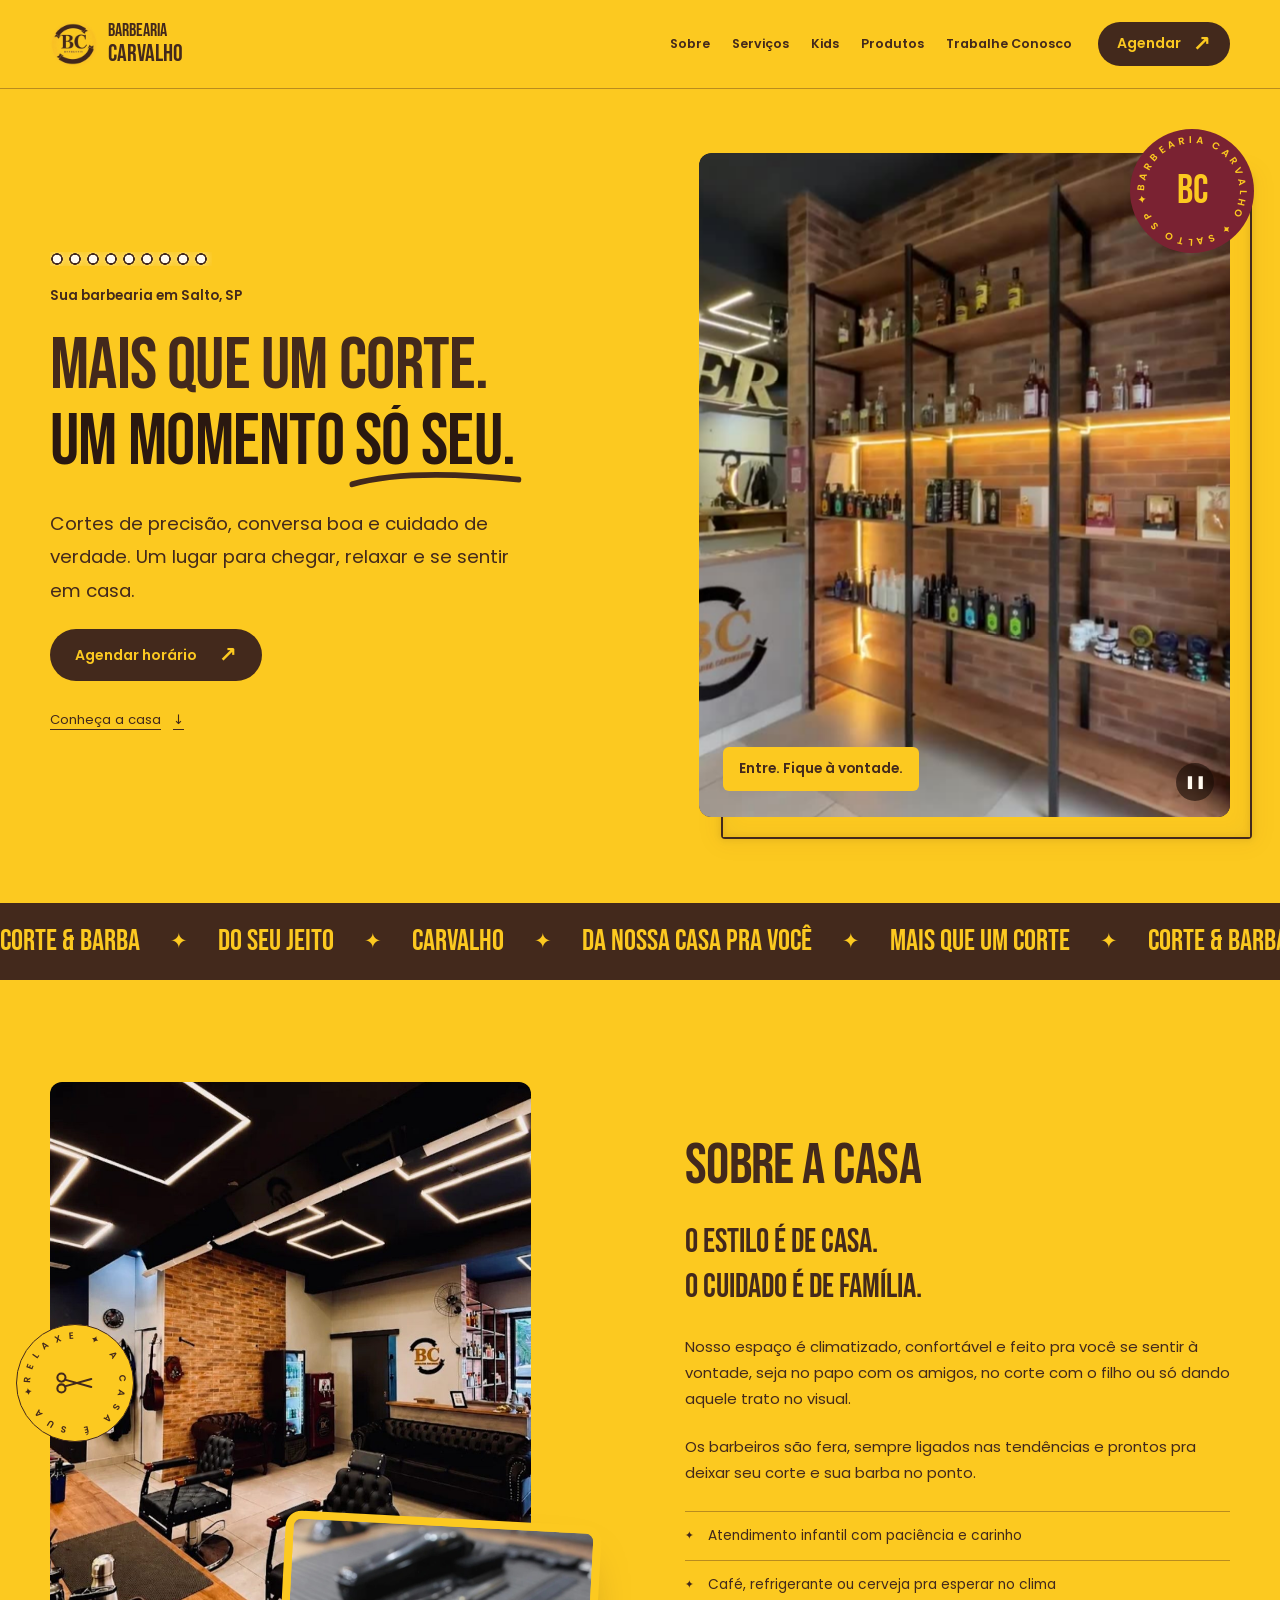
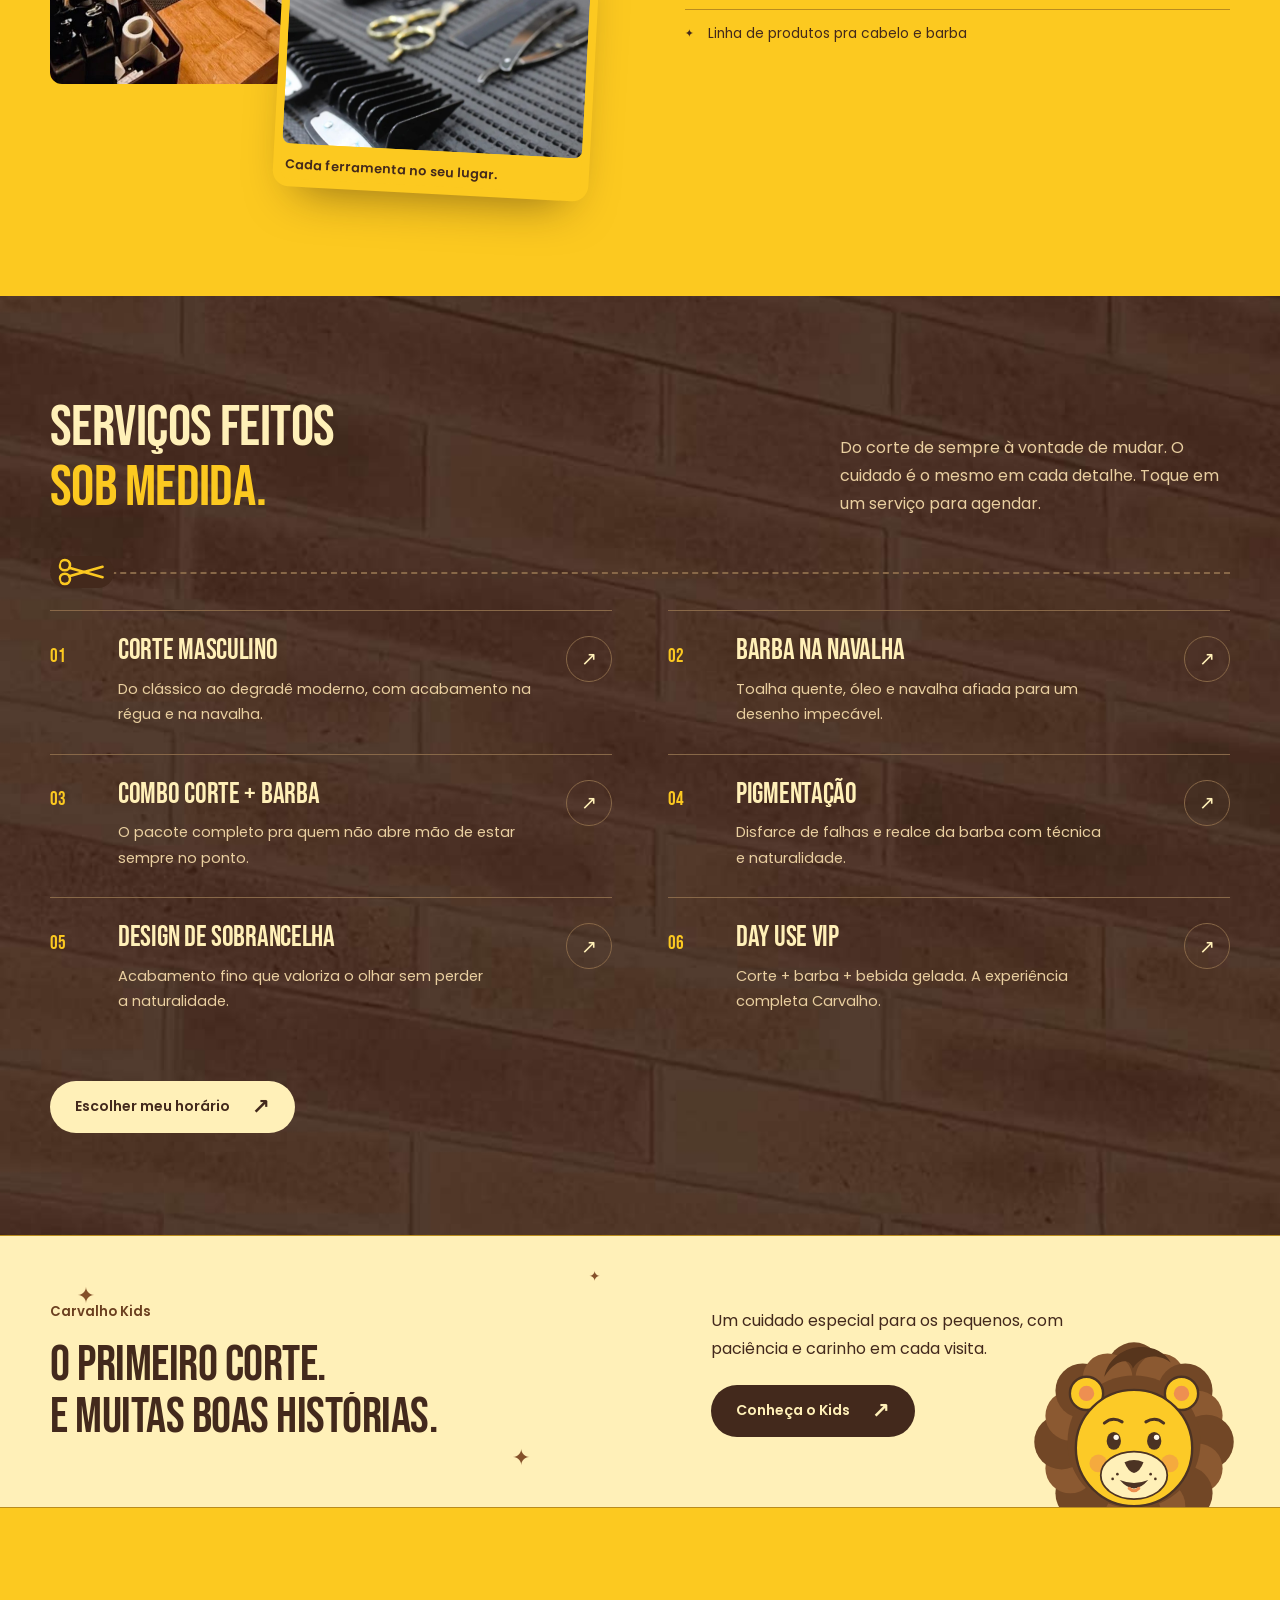
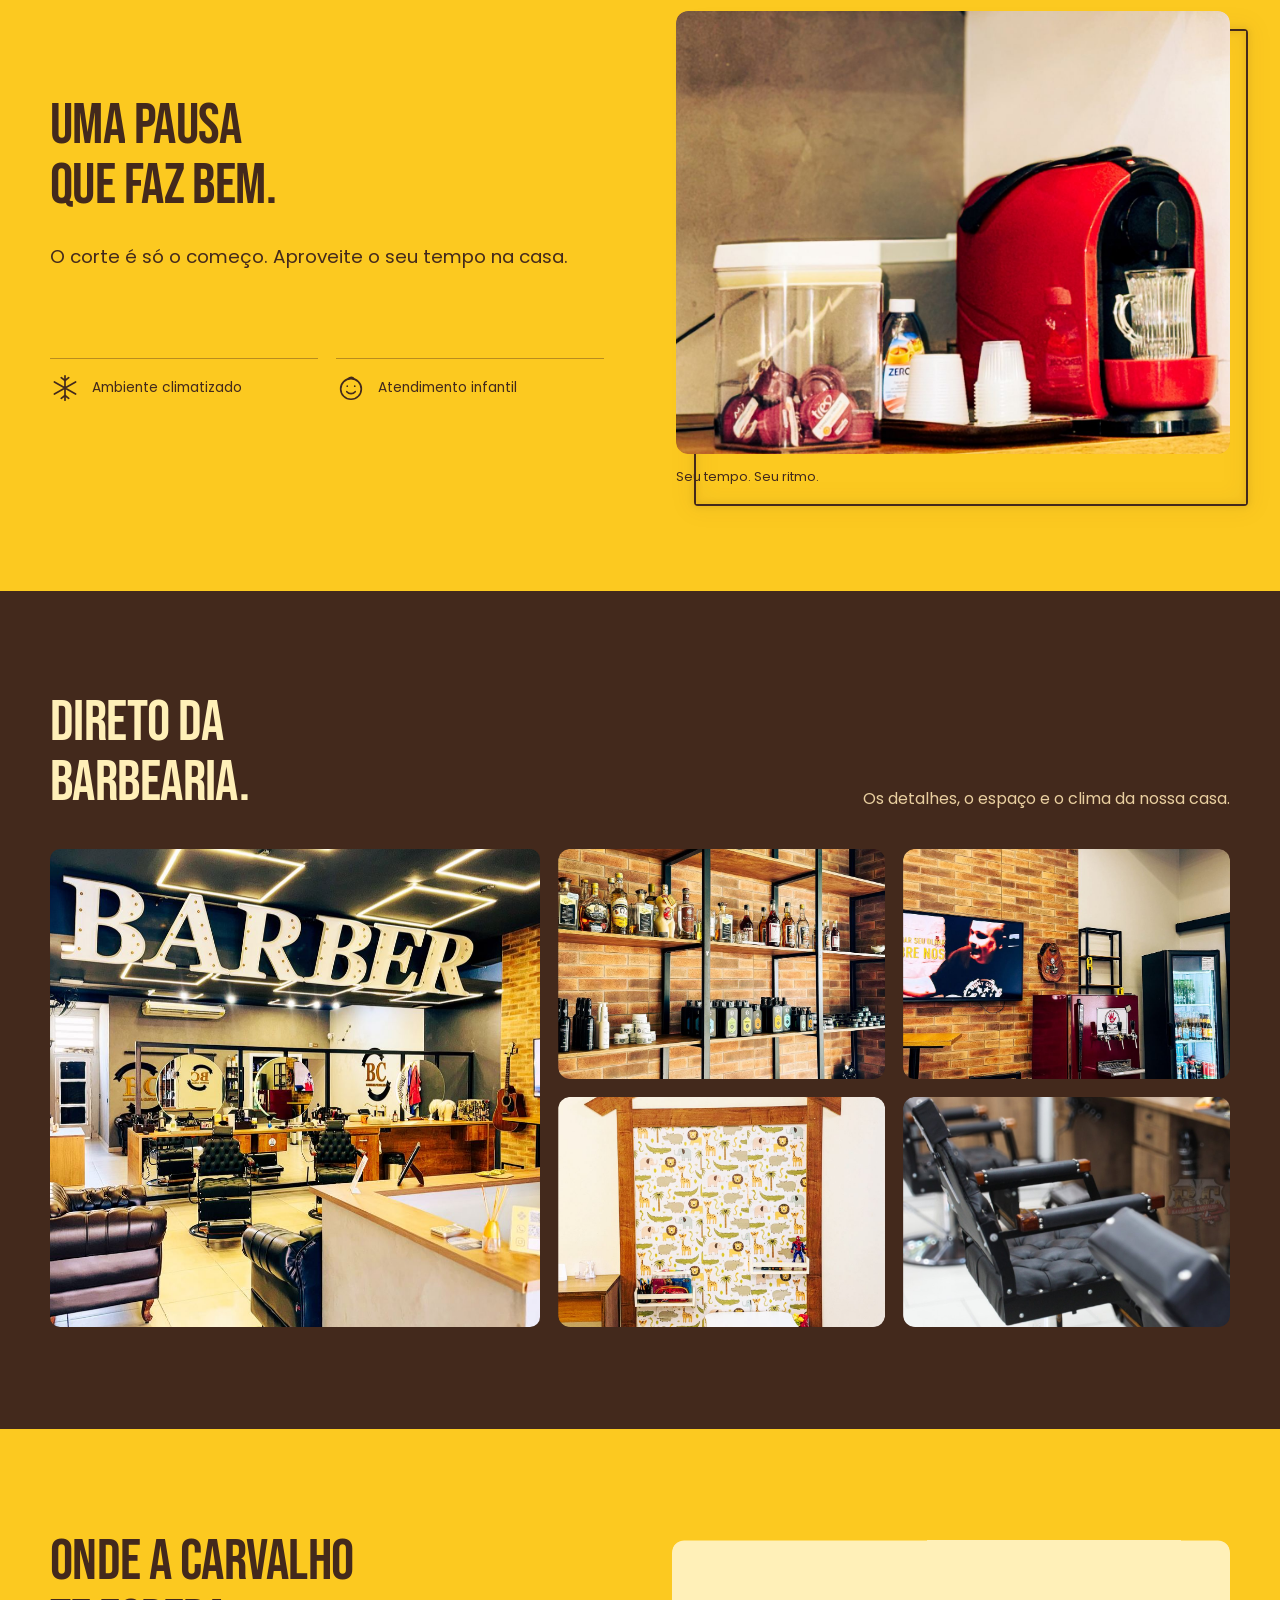
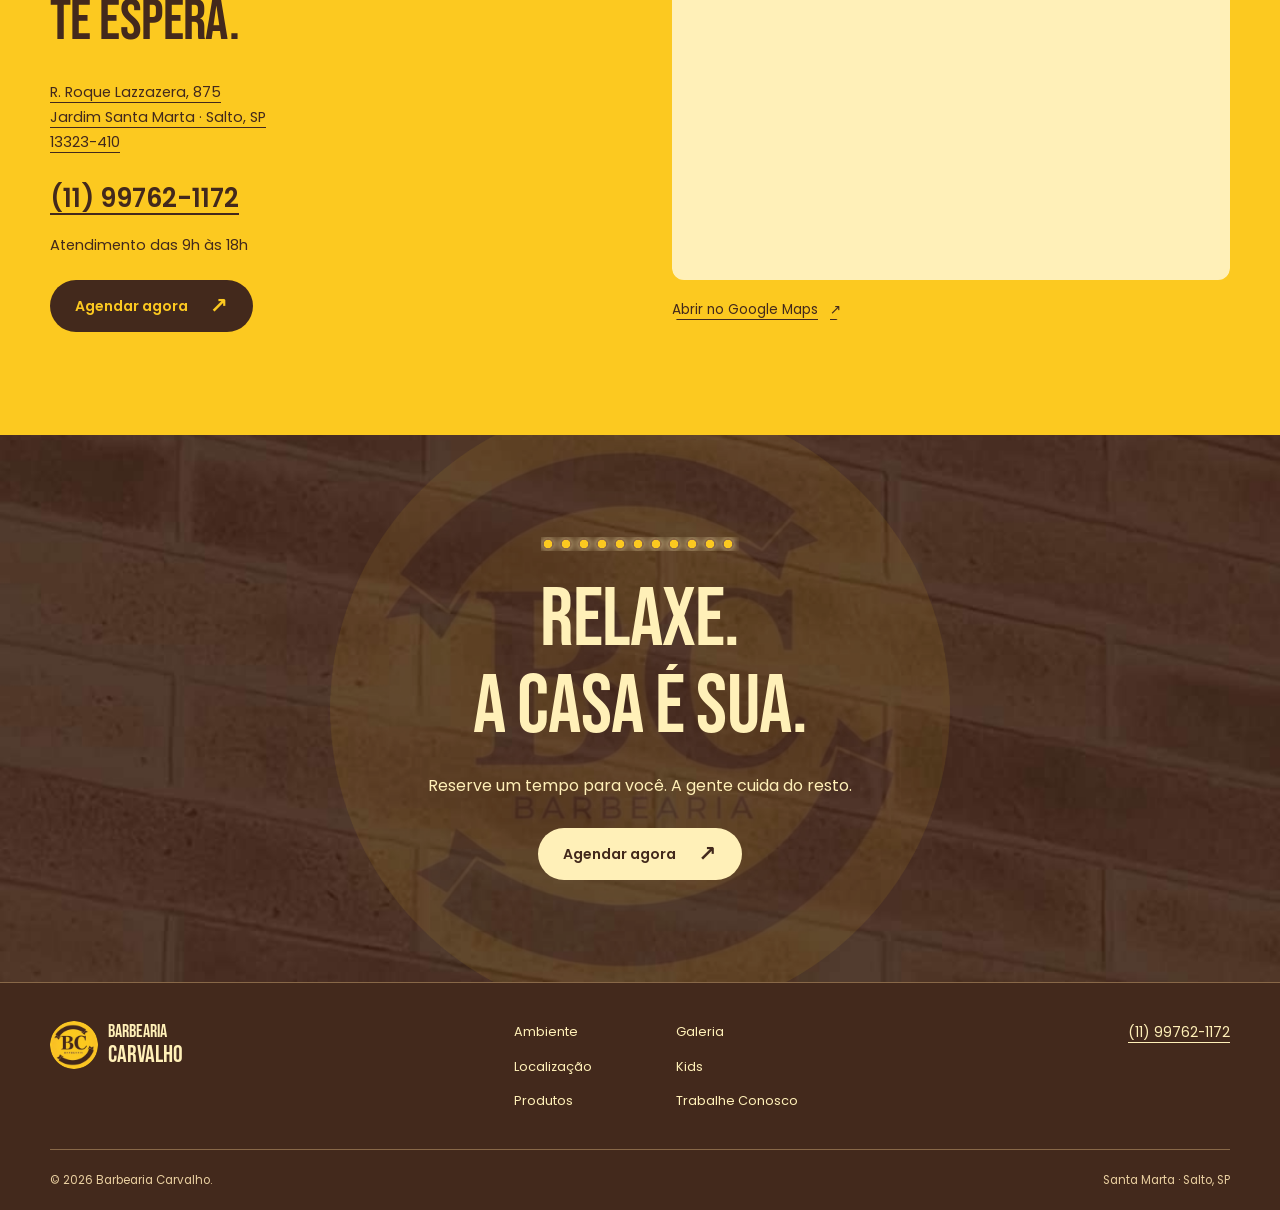
==== commit a6b73366: "Remove the team section - Drop the smartwatch team section, its nav links, styles, script and placeh" ====
--- a/index.html
+++ b/index.html
@@ -7,13 +7,13 @@
 <a class="skip-link" href="#conteudo">Pular para o conteúdo</a>
 <header class="nav" id="nav"><div class="container nav__inner">
 <a class="brand" href="index.html" aria-label="Barbearia Carvalho — início"><img src="assets/img/logo-512.png" width="48" height="48" alt=""><span>Barbearia<strong>Carvalho</strong></span></a>
-<nav class="nav__links" id="navLinks" aria-label="Principal"><a href="#sobre">Sobre</a><a href="#servicos">Serviços</a><a href="#equipe">Equipe</a><a href="kids.html">Kids</a><a href="produtos.html">Produtos</a><a href="trabalhe-conosco.html">Trabalhe Conosco</a></nav>
-<a class="btn nav__cta" href="https://sites.appbarber.com.br/barbeariacarvalhosalto?source=google_reserve&amp;rwg_token=ALcMQYam0AqdjIphXB7lqHDcA7Y-lRGEMdE7H4jJKvJ7KjaP_b__NsMKc3UlyT-Jt1_Nxr6PNbOqvEL0tzqjtG0_3RjJ-nq9PQ%3D%3D" data-open-modal>Agendar<span aria-hidden="true">↗</span></a>
+<nav class="nav__links" id="navLinks" aria-label="Principal"><a href="#sobre">Sobre</a><a href="#servicos">Serviços</a><a href="kids.html">Kids</a><a href="produtos.html">Produtos</a><a href="trabalhe-conosco.html">Trabalhe Conosco</a></nav>
+<a class="btn nav__cta" href="https://sites.appbarber.com.br/barbeariacarvalhosalto" data-open-modal>Agendar<span aria-hidden="true">↗</span></a>
 <button class="nav__burger" id="navBurger" aria-label="Abrir menu" aria-expanded="false" aria-controls="navLinks" hidden><span></span><span></span></button>
 </div></header><main id="conteudo" tabindex="-1">
 <section class="hero"><div class="container hero__grid"><div class="hero__copy"><span class="bulbs rise" style="--d:0s;--n:9" aria-hidden="true"></span><p class="brand-note rise" style="--d:.05s">Sua barbearia em Salto, SP</p>
 <h1 class="hero__title"><span class="w"><span style="--i:0">Mais</span></span> <span class="w"><span style="--i:1">que</span></span> <span class="w"><span style="--i:2">um</span></span> <span class="w"><span style="--i:3">corte.</span></span><br><span class="accent"><span class="w"><span style="--i:4">Um</span></span> <span class="w"><span style="--i:5">momento</span></span> <span class="scribble"><span class="w"><span style="--i:6">só</span></span> <span class="w"><span style="--i:7">seu.</span></span><svg viewBox="0 0 200 20" preserveAspectRatio="none" aria-hidden="true"><path pathLength="1" d="M3 14 C 50 4, 120 4, 197 10"/></svg></span></span></h1>
-<p class="lead rise" style="--d:.65s">Cortes de precisão, conversa boa e cuidado de verdade. Um lugar para chegar, relaxar e se sentir em casa.</p><div class="rise" style="--d:.8s"><a class="btn" href="https://sites.appbarber.com.br/barbeariacarvalhosalto?source=google_reserve&amp;rwg_token=ALcMQYam0AqdjIphXB7lqHDcA7Y-lRGEMdE7H4jJKvJ7KjaP_b__NsMKc3UlyT-Jt1_Nxr6PNbOqvEL0tzqjtG0_3RjJ-nq9PQ%3D%3D" data-open-modal>Agendar horário<span aria-hidden="true">↗</span></a><a class="hero__more text-link" href="#sobre">Conheça a casa <span aria-hidden="true">↓</span></a></div></div>
+<p class="lead rise" style="--d:.65s">Cortes de precisão, conversa boa e cuidado de verdade. Um lugar para chegar, relaxar e se sentir em casa.</p><div class="rise" style="--d:.8s"><a class="btn" href="https://sites.appbarber.com.br/barbeariacarvalhosalto" data-open-modal>Agendar horário<span aria-hidden="true">↗</span></a><a class="hero__more text-link" href="#sobre">Conheça a casa <span aria-hidden="true">↓</span></a></div></div>
 <figure class="hero__visual led" data-tilt><div class="frame frame--video"><video class="hero__video" src="assets/video/tour-casa.mp4" poster="assets/video/tour-casa.jpg" width="720" height="1280" muted loop playsinline controls preload="none" aria-label="Giro pela Barbearia Carvalho: estante de produtos, cantinho do café com a logo BC, poltronas de espera e bancadas com espelhos redondos"></video></div><figcaption>Entre. Fique à vontade.</figcaption><span class="photo-seal" aria-hidden="true"><svg class="ring" viewBox="0 0 120 120" aria-hidden="true"><path id="ring-hero" d="M60,60 m-46,0 a46,46 0 1,1 92,0 a46,46 0 1,1 -92,0" fill="none"/><text textLength="286" lengthAdjust="spacing"><textPath href="#ring-hero">BARBEARIA CARVALHO ✦ SALTO SP ✦ </textPath></text></svg><b>BC</b></span></figure></div></section>
 <div class="marquee" aria-hidden="true"><div class="marquee__track"><span>Corte & barba</span><span>Do seu jeito</span><span>Carvalho</span><span>Da nossa casa pra você</span><span>Mais que um corte</span></div></div>
 <section class="section sobre" id="sobre"><div class="container about-grid"><div class="about-photos">
@@ -21,34 +21,18 @@
 <figure class="about-detail" data-reveal style="--d:.25s"><div class="frame"><img src="assets/img/ferramentas.jpg" alt="Tesoura dourada, navalha, pente e máquinas organizados na bancada da barbearia" width="2000" height="1325" loading="lazy"></div><figcaption>Cada ferramenta no seu lugar.</figcaption></figure>
 <span class="about-stamp" aria-hidden="true"><svg class="ring" viewBox="0 0 120 120" aria-hidden="true"><path id="ring-about" d="M60,60 m-46,0 a46,46 0 1,1 92,0 a46,46 0 1,1 -92,0" fill="none"/><text textLength="286" lengthAdjust="spacing"><textPath href="#ring-about">RELAXE ✦ A CASA É SUA ✦ </textPath></text></svg><svg class="scissor-mark" viewBox="0 0 56 32" fill="none" stroke="currentColor" stroke-width="3" stroke-linecap="round" aria-hidden="true"><g class="blade blade--a"><circle cx="8" cy="8" r="6"/><path d="M13 11 L52 22"/></g><g class="blade blade--b"><circle cx="8" cy="24" r="6"/><path d="M13 21 L52 10"/></g></svg></span></div>
 <div class="about-copy" data-stagger><h2 data-split>Sobre a casa</h2><p class="statement" data-reveal>O estilo é de casa.<br>O cuidado é de família.</p><p data-reveal>Nosso espaço é climatizado, confortável e feito pra você se sentir à vontade, seja no papo com os amigos, no corte com o filho ou só dando aquele trato no visual.</p><p data-reveal>Os barbeiros são fera, sempre ligados nas tendências e prontos pra deixar seu corte e sua barba no ponto.</p>
-<ul class="simple-list"><li data-reveal>Atendimento infantil com paciência e carinho</li><li data-reveal>Café, refrigerante ou cerveja pra esperar no clima</li><li data-reveal>Linha de produtos pra cabelo e barba</li></ul><div data-reveal><a class="btn btn--outline" href="https://sites.appbarber.com.br/barbeariacarvalhosalto?source=google_reserve&amp;rwg_token=ALcMQYam0AqdjIphXB7lqHDcA7Y-lRGEMdE7H4jJKvJ7KjaP_b__NsMKc3UlyT-Jt1_Nxr6PNbOqvEL0tzqjtG0_3RjJ-nq9PQ%3D%3D" data-open-modal>Marcar meu horário<span aria-hidden="true">↗</span></a></div></div></div></section>
+<ul class="simple-list"><li data-reveal>Atendimento infantil com paciência e carinho</li><li data-reveal>Café, refrigerante ou cerveja pra esperar no clima</li><li data-reveal>Linha de produtos pra cabelo e barba</li></ul><div data-reveal><a class="btn btn--outline" href="https://sites.appbarber.com.br/barbeariacarvalhosalto" data-open-modal>Marcar meu horário<span aria-hidden="true">↗</span></a></div></div></div></section>
 <section class="section section--ink section--brick services" id="servicos"><div class="container"><div class="section-intro"><h2 data-split>Serviços feitos<br><span class="accent">sob medida.</span></h2><p data-reveal>Do corte de sempre à vontade de mudar. O cuidado é o mesmo em cada detalhe. Toque em um serviço para agendar.</p></div>
 <div class="cut-line" aria-hidden="true"><div class="cut-line__track"><svg viewBox="0 0 56 32" fill="none" stroke="currentColor" stroke-width="3" stroke-linecap="round" aria-hidden="true"><g class="blade blade--a"><circle cx="8" cy="8" r="6"/><path d="M13 11 L52 22"/></g><g class="blade blade--b"><circle cx="8" cy="24" r="6"/><path d="M13 21 L52 10"/></g></svg></div></div>
 <ol class="services-list" data-stagger>
-<li><a class="service" data-reveal href="https://sites.appbarber.com.br/barbeariacarvalhosalto?source=google_reserve&amp;rwg_token=ALcMQYam0AqdjIphXB7lqHDcA7Y-lRGEMdE7H4jJKvJ7KjaP_b__NsMKc3UlyT-Jt1_Nxr6PNbOqvEL0tzqjtG0_3RjJ-nq9PQ%3D%3D" data-open-modal><span class="service__num">01</span><div><h3>Corte Masculino</h3><p>Do clássico ao degradê moderno, com acabamento na régua e na navalha.</p></div><span class="service__go" aria-hidden="true">↗</span></a></li>
-<li><a class="service" data-reveal href="https://sites.appbarber.com.br/barbeariacarvalhosalto?source=google_reserve&amp;rwg_token=ALcMQYam0AqdjIphXB7lqHDcA7Y-lRGEMdE7H4jJKvJ7KjaP_b__NsMKc3UlyT-Jt1_Nxr6PNbOqvEL0tzqjtG0_3RjJ-nq9PQ%3D%3D" data-open-modal><span class="service__num">02</span><div><h3>Barba na Navalha</h3><p>Toalha quente, óleo e navalha afiada para um desenho impecável.</p></div><span class="service__go" aria-hidden="true">↗</span></a></li>
-<li><a class="service" data-reveal href="https://sites.appbarber.com.br/barbeariacarvalhosalto?source=google_reserve&amp;rwg_token=ALcMQYam0AqdjIphXB7lqHDcA7Y-lRGEMdE7H4jJKvJ7KjaP_b__NsMKc3UlyT-Jt1_Nxr6PNbOqvEL0tzqjtG0_3RjJ-nq9PQ%3D%3D" data-open-modal><span class="service__num">03</span><div><h3>Combo Corte + Barba</h3><p>O pacote completo pra quem não abre mão de estar sempre no ponto.</p></div><span class="service__go" aria-hidden="true">↗</span></a></li>
-<li><a class="service" data-reveal href="https://sites.appbarber.com.br/barbeariacarvalhosalto?source=google_reserve&amp;rwg_token=ALcMQYam0AqdjIphXB7lqHDcA7Y-lRGEMdE7H4jJKvJ7KjaP_b__NsMKc3UlyT-Jt1_Nxr6PNbOqvEL0tzqjtG0_3RjJ-nq9PQ%3D%3D" data-open-modal><span class="service__num">04</span><div><h3>Pigmentação</h3><p>Disfarce de falhas e realce da barba com técnica e naturalidade.</p></div><span class="service__go" aria-hidden="true">↗</span></a></li>
-<li><a class="service" data-reveal href="https://sites.appbarber.com.br/barbeariacarvalhosalto?source=google_reserve&amp;rwg_token=ALcMQYam0AqdjIphXB7lqHDcA7Y-lRGEMdE7H4jJKvJ7KjaP_b__NsMKc3UlyT-Jt1_Nxr6PNbOqvEL0tzqjtG0_3RjJ-nq9PQ%3D%3D" data-open-modal><span class="service__num">05</span><div><h3>Design de Sobrancelha</h3><p>Acabamento fino que valoriza o olhar sem perder a naturalidade.</p></div><span class="service__go" aria-hidden="true">↗</span></a></li>
-<li><a class="service" data-reveal href="https://sites.appbarber.com.br/barbeariacarvalhosalto?source=google_reserve&amp;rwg_token=ALcMQYam0AqdjIphXB7lqHDcA7Y-lRGEMdE7H4jJKvJ7KjaP_b__NsMKc3UlyT-Jt1_Nxr6PNbOqvEL0tzqjtG0_3RjJ-nq9PQ%3D%3D" data-open-modal><span class="service__num">06</span><div><h3>Day Use VIP</h3><p>Corte + barba + bebida gelada. A experiência completa Carvalho.</p></div><span class="service__go" aria-hidden="true">↗</span></a></li>
-</ol><div data-reveal><a class="btn" href="https://sites.appbarber.com.br/barbeariacarvalhosalto?source=google_reserve&amp;rwg_token=ALcMQYam0AqdjIphXB7lqHDcA7Y-lRGEMdE7H4jJKvJ7KjaP_b__NsMKc3UlyT-Jt1_Nxr6PNbOqvEL0tzqjtG0_3RjJ-nq9PQ%3D%3D" data-open-modal>Escolher meu horário<span aria-hidden="true">↗</span></a></div></div></section>
-<section class="section team" id="equipe"><div class="container team-grid">
-<div class="team-copy" data-stagger><p class="brand-note" data-reveal>A equipe Carvalho</p><h2 data-split>Conheça quem<br><span class="accent">cuida de você.</span></h2><p class="statement" data-reveal>Mãos que cuidam.<br>Gente que acolhe.</p><p data-reveal>Por trás de cada corte tem técnica, atenção e uma boa conversa. Toque em uma foto para conhecer o profissional e agendar direto com ele na agenda online.</p><p class="watch-hint" data-reveal aria-hidden="true"><span>✦</span> Arraste o mostrador e toque em uma foto</p><div data-reveal><a class="btn btn--outline" href="https://sites.appbarber.com.br/barbeariacarvalhosalto?source=google_reserve&amp;rwg_token=ALcMQYam0AqdjIphXB7lqHDcA7Y-lRGEMdE7H4jJKvJ7KjaP_b__NsMKc3UlyT-Jt1_Nxr6PNbOqvEL0tzqjtG0_3RjJ-nq9PQ%3D%3D" data-open-modal>Agendar online<span aria-hidden="true">↗</span></a></div></div>
-<div class="watch-wrap" data-reveal="pop"><div class="watch" id="teamWatch"><span class="watch__crown" aria-hidden="true"></span><div class="watch__face">
-<!-- Equipe: um <li> por profissional. Troque src pela foto real (quadrada, 600×600), e preencha data-name, data-role e os textos .pro__name e .pro__role. Os provisórios usam foto-pendente.svg. -->
-<ul class="watch__list" aria-label="Profissionais da Barbearia Carvalho">
-<li class="watch__item"><button class="pro" type="button" data-name="Barbeiro 1" data-role="Barbeiro" aria-controls="watchDetail" aria-expanded="false"><img src="assets/img/equipe/foto-pendente.svg" alt="" width="400" height="400" loading="lazy"><span class="pro__name">Barbeiro 1</span><span class="pro__role">Barbeiro</span></button></li>
-<li class="watch__item"><button class="pro" type="button" data-name="Barbeiro 2" data-role="Barbeiro" aria-controls="watchDetail" aria-expanded="false"><img src="assets/img/equipe/foto-pendente.svg" alt="" width="400" height="400" loading="lazy"><span class="pro__name">Barbeiro 2</span><span class="pro__role">Barbeiro</span></button></li>
-<li class="watch__item"><button class="pro" type="button" data-name="Barbeiro 3" data-role="Barbeiro" aria-controls="watchDetail" aria-expanded="false"><img src="assets/img/equipe/foto-pendente.svg" alt="" width="400" height="400" loading="lazy"><span class="pro__name">Barbeiro 3</span><span class="pro__role">Barbeiro</span></button></li>
-<li class="watch__item"><button class="pro" type="button" data-name="Barbeiro 4" data-role="Barbeiro" aria-controls="watchDetail" aria-expanded="false"><img src="assets/img/equipe/foto-pendente.svg" alt="" width="400" height="400" loading="lazy"><span class="pro__name">Barbeiro 4</span><span class="pro__role">Barbeiro</span></button></li>
-<li class="watch__item"><button class="pro" type="button" data-name="Barbeiro 5" data-role="Barbeiro" aria-controls="watchDetail" aria-expanded="false"><img src="assets/img/equipe/foto-pendente.svg" alt="" width="400" height="400" loading="lazy"><span class="pro__name">Barbeiro 5</span><span class="pro__role">Barbeiro</span></button></li>
-<li class="watch__item"><button class="pro" type="button" data-name="Barbeiro 6" data-role="Barbeiro" aria-controls="watchDetail" aria-expanded="false"><img src="assets/img/equipe/foto-pendente.svg" alt="" width="400" height="400" loading="lazy"><span class="pro__name">Barbeiro 6</span><span class="pro__role">Barbeiro</span></button></li>
-</ul>
-<img class="watch__logo" src="assets/img/logo-512.png" alt="" width="220" height="220" aria-hidden="true">
-<div class="watch__detail" id="watchDetail" role="group" aria-labelledby="watchName" hidden><img class="watch__photo" src="assets/img/equipe/foto-pendente.svg" alt="" width="400" height="400"><div class="watch__info"><h3 id="watchName"></h3><p id="watchRole"></p><a class="btn watch__cta" href="https://sites.appbarber.com.br/barbeariacarvalhosalto?source=google_reserve&amp;rwg_token=ALcMQYam0AqdjIphXB7lqHDcA7Y-lRGEMdE7H4jJKvJ7KjaP_b__NsMKc3UlyT-Jt1_Nxr6PNbOqvEL0tzqjtG0_3RjJ-nq9PQ%3D%3D" data-open-modal><span class="watch__cta-label">Agendar</span><span aria-hidden="true">↗</span></a></div>
-<button class="watch__nav watch__nav--prev" type="button" aria-label="Profissional anterior">‹</button><button class="watch__nav watch__nav--next" type="button" aria-label="Próximo profissional">›</button><button class="watch__close" type="button" aria-label="Voltar para a equipe">×</button></div>
-</div></div></div></div></section>
-<section class="kids-teaser section--ink"><span class="doodle" style="left:6%;top:18%;--d:-1s" aria-hidden="true">✦</span><span class="doodle" style="left:46%;top:12%;--d:-3s;font-size:14px" aria-hidden="true">✦</span><span class="doodle" style="left:40%;bottom:14%;--d:-5s" aria-hidden="true">✦</span>
+<li><a class="service" data-reveal href="https://sites.appbarber.com.br/barbeariacarvalhosalto" data-open-modal><span class="service__num">01</span><div><h3>Corte Masculino</h3><p>Do clássico ao degradê moderno, com acabamento na régua e na navalha.</p></div><span class="service__go" aria-hidden="true">↗</span></a></li>
+<li><a class="service" data-reveal href="https://sites.appbarber.com.br/barbeariacarvalhosalto" data-open-modal><span class="service__num">02</span><div><h3>Barba na Navalha</h3><p>Toalha quente, óleo e navalha afiada para um desenho impecável.</p></div><span class="service__go" aria-hidden="true">↗</span></a></li>
+<li><a class="service" data-reveal href="https://sites.appbarber.com.br/barbeariacarvalhosalto" data-open-modal><span class="service__num">03</span><div><h3>Combo Corte + Barba</h3><p>O pacote completo pra quem não abre mão de estar sempre no ponto.</p></div><span class="service__go" aria-hidden="true">↗</span></a></li>
+<li><a class="service" data-reveal href="https://sites.appbarber.com.br/barbeariacarvalhosalto" data-open-modal><span class="service__num">04</span><div><h3>Pigmentação</h3><p>Disfarce de falhas e realce da barba com técnica e naturalidade.</p></div><span class="service__go" aria-hidden="true">↗</span></a></li>
+<li><a class="service" data-reveal href="https://sites.appbarber.com.br/barbeariacarvalhosalto" data-open-modal><span class="service__num">05</span><div><h3>Design de Sobrancelha</h3><p>Acabamento fino que valoriza o olhar sem perder a naturalidade.</p></div><span class="service__go" aria-hidden="true">↗</span></a></li>
+<li><a class="service" data-reveal href="https://sites.appbarber.com.br/barbeariacarvalhosalto" data-open-modal><span class="service__num">06</span><div><h3>Day Use VIP</h3><p>Corte + barba + bebida gelada. A experiência completa Carvalho.</p></div><span class="service__go" aria-hidden="true">↗</span></a></li>
+</ol><div data-reveal><a class="btn" href="https://sites.appbarber.com.br/barbeariacarvalhosalto" data-open-modal>Escolher meu horário<span aria-hidden="true">↗</span></a></div></div></section>
+<section class="kids-teaser"><span class="doodle" style="left:6%;top:18%;--d:-1s" aria-hidden="true">✦</span><span class="doodle" style="left:46%;top:12%;--d:-3s;font-size:14px" aria-hidden="true">✦</span><span class="doodle" style="left:40%;bottom:14%;--d:-5s" aria-hidden="true">✦</span>
 <div class="container teaser-grid"><div><p class="brand-note" data-reveal>Carvalho Kids</p><h2 data-split>O primeiro corte.<br>E muitas boas histórias.</h2></div><div data-reveal><p>Um cuidado especial para os pequenos, com paciência e carinho em cada visita.</p><a class="btn" href="kids.html">Conheça o Kids <span aria-hidden="true">↗</span></a></div></div>
 <div class="teaser-lion"><svg class="lion" viewBox="40 40 320 370" aria-hidden="true" focusable="false">
 <ellipse cx="200" cy="396" rx="96" ry="10" fill="var(--ink)" opacity=".18"/>
@@ -99,15 +83,15 @@
 <section class="section section--ink" id="galeria"><div class="container"><div class="section-intro"><h2 data-split>Direto da<br>barbearia.</h2><p data-reveal>Os detalhes, o espaço e o clima da nossa casa.</p></div><div class="gallery-grid" data-stagger>
 <figure class="gallery-wide parallax" data-reveal="clip"><img src="assets/img/salao-barber.jpg" alt="Salão da Barbearia Carvalho com o letreiro BARBER iluminado, poltronas de couro, cadeiras e espelhos redondos" width="1080" height="1440" loading="lazy"></figure><figure data-reveal="clip"><img src="assets/img/prateleira-produtos.jpg" alt="Estante de madeira e metal preto na parede de tijolos, com cachaças, shampoos e pomadas" width="1080" height="1920" loading="lazy"></figure><figure data-reveal="clip"><img src="assets/img/bar-chopeira.jpg" alt="Chopeira vinho com a marca BC, banqueta alta e geladeira de bebidas" width="1080" height="1920" loading="lazy"></figure><figure data-reveal="clip"><img src="assets/img/espaco-kids.jpg" alt="Cantinho Kids com moldura de casinha, papel de parede de bichinhos, mesinha e banquinhos" width="1080" height="1440" loading="lazy"></figure><figure data-reveal="clip"><img src="assets/img/ambiente.jpg" alt="Cadeiras da Barbearia Carvalho" width="1080" height="948" loading="lazy"></figure></div>
 </div></section>
-<section class="section" id="localizacao"><div class="container location-grid"><div data-stagger><h2 data-split>Onde a Carvalho<br>te espera.</h2><address data-reveal><a class="text-link" href="https://share.google/nBp75bWHyrNL5aPoO" target="_blank" rel="noopener">R. Roque Lazzazera, 875<br>Jardim Santa Marta · Salto, SP<br>13323-410</a><a class="contact-phone" href="tel:+5511997621172">(11) 99762-1172</a><p>Atendimento das 9h às 18h</p></address><div data-reveal><a class="btn" href="https://sites.appbarber.com.br/barbeariacarvalhosalto?source=google_reserve&amp;rwg_token=ALcMQYam0AqdjIphXB7lqHDcA7Y-lRGEMdE7H4jJKvJ7KjaP_b__NsMKc3UlyT-Jt1_Nxr6PNbOqvEL0tzqjtG0_3RjJ-nq9PQ%3D%3D" data-open-modal>Agendar agora<span aria-hidden="true">↗</span></a></div></div><div class="map-wrap" data-reveal="clip"><iframe height="100%" loading="lazy" referrerpolicy="no-referrer-when-downgrade" src="https://www.google.com/maps?q=Santa%20Marta%20-%20R.%20Roque%20Lazzazera%2C%20875%2C%20Jardim%20Santa%20Marta%2C%20Salto%20-%20SP%2C%2013323-410&amp;output=embed" style="border:0" tabindex="-1" title="Localização da Barbearia Carvalho no Google Maps" width="100%"></iframe><a class="text-link" href="https://share.google/nBp75bWHyrNL5aPoO" target="_blank" rel="noopener">Abrir no Google Maps <span aria-hidden="true">↗</span></a></div></div></section>
-<section class="section section--ink section--brick final-cta"><div class="final-cta__stamp" aria-hidden="true"><img src="assets/img/logo-512.png" alt="" width="512" height="512" loading="lazy"></div><div class="container"><span class="bulbs" data-reveal style="--n:11" aria-hidden="true"></span><h2 data-split>Relaxe.<br>A casa é sua.</h2><p data-reveal>Reserve um tempo para você. A gente cuida do resto.</p><div data-reveal><a class="btn" href="https://sites.appbarber.com.br/barbeariacarvalhosalto?source=google_reserve&amp;rwg_token=ALcMQYam0AqdjIphXB7lqHDcA7Y-lRGEMdE7H4jJKvJ7KjaP_b__NsMKc3UlyT-Jt1_Nxr6PNbOqvEL0tzqjtG0_3RjJ-nq9PQ%3D%3D" data-open-modal>Agendar agora<span aria-hidden="true">↗</span></a></div></div></section></main><footer class="footer section--ink"><div class="container footer__grid">
+<section class="section" id="localizacao"><div class="container location-grid"><div data-stagger><h2 data-split>Onde a Carvalho<br>te espera.</h2><address data-reveal><a class="text-link" href="https://share.google/nBp75bWHyrNL5aPoO" target="_blank" rel="noopener">R. Roque Lazzazera, 875<br>Jardim Santa Marta · Salto, SP<br>13323-410</a><a class="contact-phone" href="tel:+5511997621172">(11) 99762-1172</a><p>Atendimento das 9h às 18h</p></address><div data-reveal><a class="btn" href="https://sites.appbarber.com.br/barbeariacarvalhosalto" data-open-modal>Agendar agora<span aria-hidden="true">↗</span></a></div></div><div class="map-wrap" data-reveal="clip"><iframe height="100%" loading="lazy" referrerpolicy="no-referrer-when-downgrade" src="https://www.google.com/maps?q=Santa%20Marta%20-%20R.%20Roque%20Lazzazera%2C%20875%2C%20Jardim%20Santa%20Marta%2C%20Salto%20-%20SP%2C%2013323-410&amp;output=embed" style="border:0" tabindex="-1" title="Localização da Barbearia Carvalho no Google Maps" width="100%"></iframe><a class="text-link" href="https://share.google/nBp75bWHyrNL5aPoO" target="_blank" rel="noopener">Abrir no Google Maps <span aria-hidden="true">↗</span></a></div></div></section>
+<section class="section section--ink section--brick final-cta"><div class="final-cta__stamp" aria-hidden="true"><img src="assets/img/logo-512.png" alt="" width="512" height="512" loading="lazy"></div><div class="container"><span class="bulbs" data-reveal style="--n:11" aria-hidden="true"></span><h2 data-split>Relaxe.<br>A casa é sua.</h2><p data-reveal>Reserve um tempo para você. A gente cuida do resto.</p><div data-reveal><a class="btn" href="https://sites.appbarber.com.br/barbeariacarvalhosalto" data-open-modal>Agendar agora<span aria-hidden="true">↗</span></a></div></div></section></main><footer class="footer section--ink"><div class="container footer__grid">
 <a class="brand" href="index.html"><img src="assets/img/logo-512.png" width="48" height="48" alt=""><span>Barbearia<strong>Carvalho</strong></span></a>
 <nav class="footer__links" aria-label="Rodapé"><a href="index.html#ambiente">Ambiente</a><a href="index.html#galeria">Galeria</a><a href="index.html#localizacao">Localização</a><a href="kids.html">Kids</a><a href="produtos.html">Produtos</a><a href="trabalhe-conosco.html">Trabalhe Conosco</a></nav>
 <a class="text-link" href="tel:+5511997621172">(11) 99762-1172</a></div>
 <div class="container footer__bottom"><p>© <span id="year">2026</span> Barbearia Carvalho.</p><p>Santa Marta · Salto, SP</p></div>
-<noscript><div class="container nojs-booking"><p>Agende online: <a href="https://sites.appbarber.com.br/barbeariacarvalhosalto?source=google_reserve&amp;rwg_token=ALcMQYam0AqdjIphXB7lqHDcA7Y-lRGEMdE7H4jJKvJ7KjaP_b__NsMKc3UlyT-Jt1_Nxr6PNbOqvEL0tzqjtG0_3RjJ-nq9PQ%3D%3D">agenda da Barbearia Carvalho</a>.</p></div></noscript></footer><dialog class="modal" id="appModal" aria-labelledby="modalTitle"><div class="modal__card">
+<noscript><div class="container nojs-booking"><p>Agende online: <a href="https://sites.appbarber.com.br/barbeariacarvalhosalto">agenda da Barbearia Carvalho</a>.</p></div></noscript></footer><dialog class="modal" id="appModal" aria-labelledby="modalTitle"><div class="modal__card">
 <button class="modal__close" type="button" data-close-modal aria-label="Fechar agendamento" autofocus>×</button>
 <img class="modal__logo" src="assets/img/logo-512.png" width="72" height="72" alt="">
 <h2 id="modalTitle">Seu momento começa aqui.</h2><p>Escolha o profissional, o serviço e o horário na agenda online da Carvalho.</p>
-<a class="btn modal__book" href="https://sites.appbarber.com.br/barbeariacarvalhosalto?source=google_reserve&amp;rwg_token=ALcMQYam0AqdjIphXB7lqHDcA7Y-lRGEMdE7H4jJKvJ7KjaP_b__NsMKc3UlyT-Jt1_Nxr6PNbOqvEL0tzqjtG0_3RjJ-nq9PQ%3D%3D" target="_blank" rel="noopener">Abrir agenda<span aria-hidden="true">↗</span></a>
+<a class="btn modal__book" href="https://sites.appbarber.com.br/barbeariacarvalhosalto" target="_blank" rel="noopener">Abrir agenda<span aria-hidden="true">↗</span></a>
 <p class="modal__foot">A agenda abre em uma nova aba.</p></div></dialog></body></html>
--- a/css/style.css
+++ b/css/style.css
@@ -154,66 +154,24 @@
 .service:hover .service__go,.service:focus-visible .service__go { background: var(--wine); color: var(--yellow); border-color: var(--wine); transform: rotate(45deg); }
 .service:focus-visible { outline-color: var(--yellow); outline-offset: 8px; border-radius: 14px; }
 
-/* Equipe e esfera */
-.team-grid { display: grid; grid-template-columns: 1.1fr 1fr; align-items: center; gap: 64px; }
-.team-grid > div > p:not(.statement) { max-width: 46ch; font-size: .95rem; }
 .product-catalog { display: grid; grid-template-columns: repeat(auto-fit,minmax(min(100%,240px),1fr)); gap: 24px; }
 .product-catalog:empty { display: none; }
 .product-item { margin-top: 28px; }
 .product-item img { width: 100%; object-fit: cover; border-radius: 12px; margin-bottom: 18px; }
 .product-item img { aspect-ratio: 1; }
 
-/* Equipe: mostrador estilo smartwatch */
-.team-grid > .team-copy > p:not(.statement,.brand-note) { max-width: 46ch; font-size: .95rem; }
-.team-copy h2 .accent { color: var(--ink-deep); }
-.watch-hint { display: flex; align-items: center; gap: 10px; font-size: .8rem; font-weight: 600; }
-.watch-wrap { display: grid; justify-items: center; }
-.watch { --face: min(100%,440px); position: relative; width: var(--face); aspect-ratio: 1; padding: 14px; border-radius: 50%; background: repeating-conic-gradient(from 0deg,var(--ink) 0 .6deg,transparent .6deg 6deg),var(--yellow-light); border: 2px solid var(--ink); box-shadow: 0 40px 60px -34px rgb(42 24 16 / .7); }
-.watch__crown { position: absolute; right: -14px; top: 38%; width: 18px; height: 54px; border-radius: 6px; background: var(--ink); box-shadow: inset 0 0 0 2px var(--yellow),inset 0 6px 0 -3px var(--mane-2); }
-.watch__crown::after { content: ''; position: absolute; right: 1px; top: 70px; width: 12px; height: 34px; border-radius: 4px; background: var(--ink); }
-.watch__face { position: relative; width: 100%; height: 100%; border-radius: 50%; overflow: hidden; background: radial-gradient(circle at 50% 40%,#3a2418,var(--ink-deep) 70%); touch-action: pan-y; user-select: none; -webkit-user-select: none; cursor: grab; }
-.watch__face.is-dragging { cursor: grabbing; }
-.watch__list { list-style: none; margin: 0; padding: 20% 15% 0; display: grid; grid-template-columns: repeat(3,1fr); gap: 10px 8px; }
-.watch:not(.is-live) .pro img { width: 72%; }
 .pro { display: grid; justify-items: center; gap: 4px; width: 100%; padding: 0; border: 0; background: none; color: var(--yellow-light); text-align: center; }
 .pro img { width: 100%; aspect-ratio: 1; object-fit: cover; border-radius: 50%; border: 3px solid var(--yellow); pointer-events: none; -webkit-user-drag: none; }
 .pro__name { font: 400 1rem/1.1 'Bebas Neue',sans-serif; }
 .pro__role { font-size: .7rem; color: #e9cfa0; }
-.watch__logo { display: none; }
-.watch.is-live .watch__list { padding: 0; display: block; }
-.watch.is-live .watch__item,.watch.is-live .watch__logo { position: absolute; left: 50%; top: 50%; width: var(--bubble,120px); height: var(--bubble,120px); margin: calc(var(--bubble,120px) / -2) 0 0 calc(var(--bubble,120px) / -2); will-change: transform; }
-.watch.is-live .watch__logo { display: block; border-radius: 50%; pointer-events: none; }
-.watch.is-live .pro { height: 100%; display: block; border-radius: 50%; }
-.watch.is-live .pro img { height: 100%; box-shadow: 0 10px 24px -10px rgb(0 0 0 / .7); transition: border-color .3s,box-shadow .3s; }
-.watch.is-live .pro:hover img,.watch.is-live .pro:focus-visible img { border-color: var(--yellow-light); box-shadow: 0 0 0 4px var(--yellow),0 14px 30px -10px rgb(0 0 0 / .8); }
-.watch.is-live .pro:focus-visible { outline: none; }
-.watch.is-live .pro__name,.watch.is-live .pro__role { position: absolute; width: 1px; height: 1px; overflow: hidden; clip-path: inset(50%); white-space: nowrap; }
-.watch__list,.watch__logo { transition: opacity .4s var(--ease-out),filter .4s; }
-.watch.is-open .watch__list,.watch.is-open .watch__logo { opacity: .25; filter: blur(3px); }
-.watch__detail { position: absolute; inset: 0; z-index: 2; border-radius: 50%; overflow: hidden; background: var(--ink-deep); color: var(--yellow-light); }
-.watch__photo { position: absolute; inset: 0; width: 100%; height: 100%; object-fit: cover; }
-.watch__detail::after { content: ''; position: absolute; inset: 0; background: linear-gradient(to top,rgb(29 16 10 / .95) 12%,rgb(29 16 10 / .55) 42%,transparent 66%); pointer-events: none; }
-.watch__info { position: absolute; z-index: 1; left: 14%; right: 14%; bottom: 11%; text-align: center; display: grid; justify-items: center; }
-.watch__info h3 { font-size: clamp(2rem,4vw,2.8rem); }
-.watch__info p { margin: 2px 0 12px; font-size: .82rem; color: #e9cfa0; }
-.watch__cta { min-height: 44px; padding: 10px 18px; gap: 12px; font-size: .8rem; --fg: var(--yellow); --bg: var(--ink); }
-.watch__cta::before { background: var(--yellow-light); }
-.watch__close,.watch__nav { position: absolute; z-index: 1; width: 44px; height: 44px; border-radius: 50%; border: 1px solid rgb(255 240 184 / .5); background: rgb(29 16 10 / .55); color: var(--yellow-light); font-size: 1.6rem; line-height: 1; display: grid; place-items: center; transition: background-color .3s,transform .4s var(--ease-out); }
-.watch__close { top: 7%; left: 50%; margin-left: -22px; }
-.watch__close:hover { transform: rotate(90deg); background: var(--ink); }
-.watch__nav { top: 50%; margin-top: -22px; }
-.watch__nav--prev { left: 5%; }
-.watch__nav--next { right: 5%; }
-.watch__nav:hover { background: var(--ink); }
-.watch__nav--prev:hover { transform: translateX(-3px); }
-.watch__nav--next:hover { transform: translateX(3px); }
-.watch__close:focus-visible,.watch__nav:focus-visible,.watch__cta:focus-visible { outline-color: var(--yellow); outline-offset: 3px; }
 
 /* Chamada Kids */
 .kids-teaser { position: relative; overflow: hidden; padding-block: 64px; }
 .teaser-grid { display: grid; grid-template-columns: 1.15fr 1fr; gap: 64px; align-items: center; position: relative; z-index: 1; }
 .teaser-grid h2 { font-size: clamp(2.5rem,3.9vw,4rem); }
-.teaser-grid .brand-note { margin-bottom: 16px; color: var(--yellow); }
+.kids-teaser { --bg: var(--yellow-light); --fg: var(--ink); background: var(--bg); color: var(--fg); border-block: 1px solid var(--line); }
+.teaser-grid .brand-note { margin-bottom: 16px; color: var(--mane); }
+.kids-teaser .doodle { color: var(--mane-2); }
 .teaser-lion { position: absolute; right: clamp(-10px,4vw,80px); bottom: -46px; width: clamp(130px,15vw,190px); z-index: 0; opacity: .95; }
 .teaser-grid > div:last-child { padding-right: clamp(0px,10vw,170px); }
 .doodle { position: absolute; color: var(--yellow); pointer-events: none; font-size: 22px; line-height: 1; }
@@ -431,13 +389,6 @@
   .pin { animation: pin 2.4s ease-in-out infinite; }
   @keyframes pin { 50% { transform: translateY(-4px); } }
 
-  .watch.is-live .pro { transform: scale(0); transition: transform .9s var(--ease-out) var(--d,0s); }
-  .watch.is-live.is-in .pro { transform: scale(1); }
-  .watch.is-live.is-in .pro:hover,.watch.is-live.is-in .pro:focus-visible { transform: scale(1.07); transition-delay: 0s; transition-duration: .4s; }
-  .watch.is-live.is-in .pro:active { transform: scale(.94); transition-duration: .12s; }
-  .watch.is-live .watch__logo { animation: seal-in 1s var(--ease-out) both paused; }
-  .watch.is-live.is-in .watch__logo { animation-play-state: running; }
-  .watch-hint span { display: inline-block; animation: spin 6s linear infinite; }
 
   /* Kids */
   .lion__eye { animation: blink 5s infinite; }
@@ -482,7 +433,6 @@
   .nav__inner { gap: 16px; }
   .nav__links { gap: 14px; font-size: .74rem; }
   .nav .brand span { display: none; }
-  .team-grid { gap: 40px; }
 }
 @media (max-width: 900px) {
   .container { width: calc(100% - 48px); }
@@ -508,8 +458,6 @@
   .services-list { gap: 0 32px; }
   .service { grid-template-columns: 40px 1fr; }
   .service__go { display: none; }
-  .team-grid { grid-template-columns: 1fr 1fr; }
-  .watch { padding: 10px; }
   .teaser-grid,.kids-care,.careers-grid { gap: 36px; }
   .gallery-grid { grid-template-rows: 180px 180px; }
   .footer__grid { flex-wrap: wrap; }
@@ -525,7 +473,7 @@
   .nav__cta { padding: 10px 14px; gap: 10px; font-size: .8rem; }
   .nav__cta span[aria-hidden] { display: none; }
   .hero { padding: 38px 0 48px; }
-  .hero__grid,.inner-grid,.about-grid,.team-grid,.environment-grid,.location-grid,.kids-care,.careers-grid,.teaser-grid { grid-template-columns: 1fr; }
+  .hero__grid,.inner-grid,.about-grid,.environment-grid,.location-grid,.kids-care,.careers-grid,.teaser-grid { grid-template-columns: 1fr; }
   .hero__title,.inner-grid h1 { font-size: clamp(3.1rem,12vw,4.7rem); max-width: none; }
   .hero__copy .lead { margin-top: 24px; }
   .hero__visual { margin-top: 14px; transform: none; }
@@ -547,13 +495,6 @@
   .section-intro p { max-width: 42ch; }
   .services-list,.product-categories { grid-template-columns: 1fr; gap: 0; }
   .service::before { inset: 0 -10px; }
-  .team-grid,.environment-grid,.location-grid { gap: 40px; }
-  .watch { --face: min(100%,340px); }
-  .watch__crown { right: -10px; width: 14px; height: 44px; }
-  .watch__crown::after { display: none; }
-  .watch__info { bottom: 9%; left: 12%; right: 12%; }
-  .watch__nav--prev { left: 3%; }
-  .watch__nav--next { right: 3%; }
   .kids-teaser { padding-bottom: 150px; }
   .teaser-grid { gap: 24px; }
   .teaser-grid > div:last-child { padding-right: 0; }
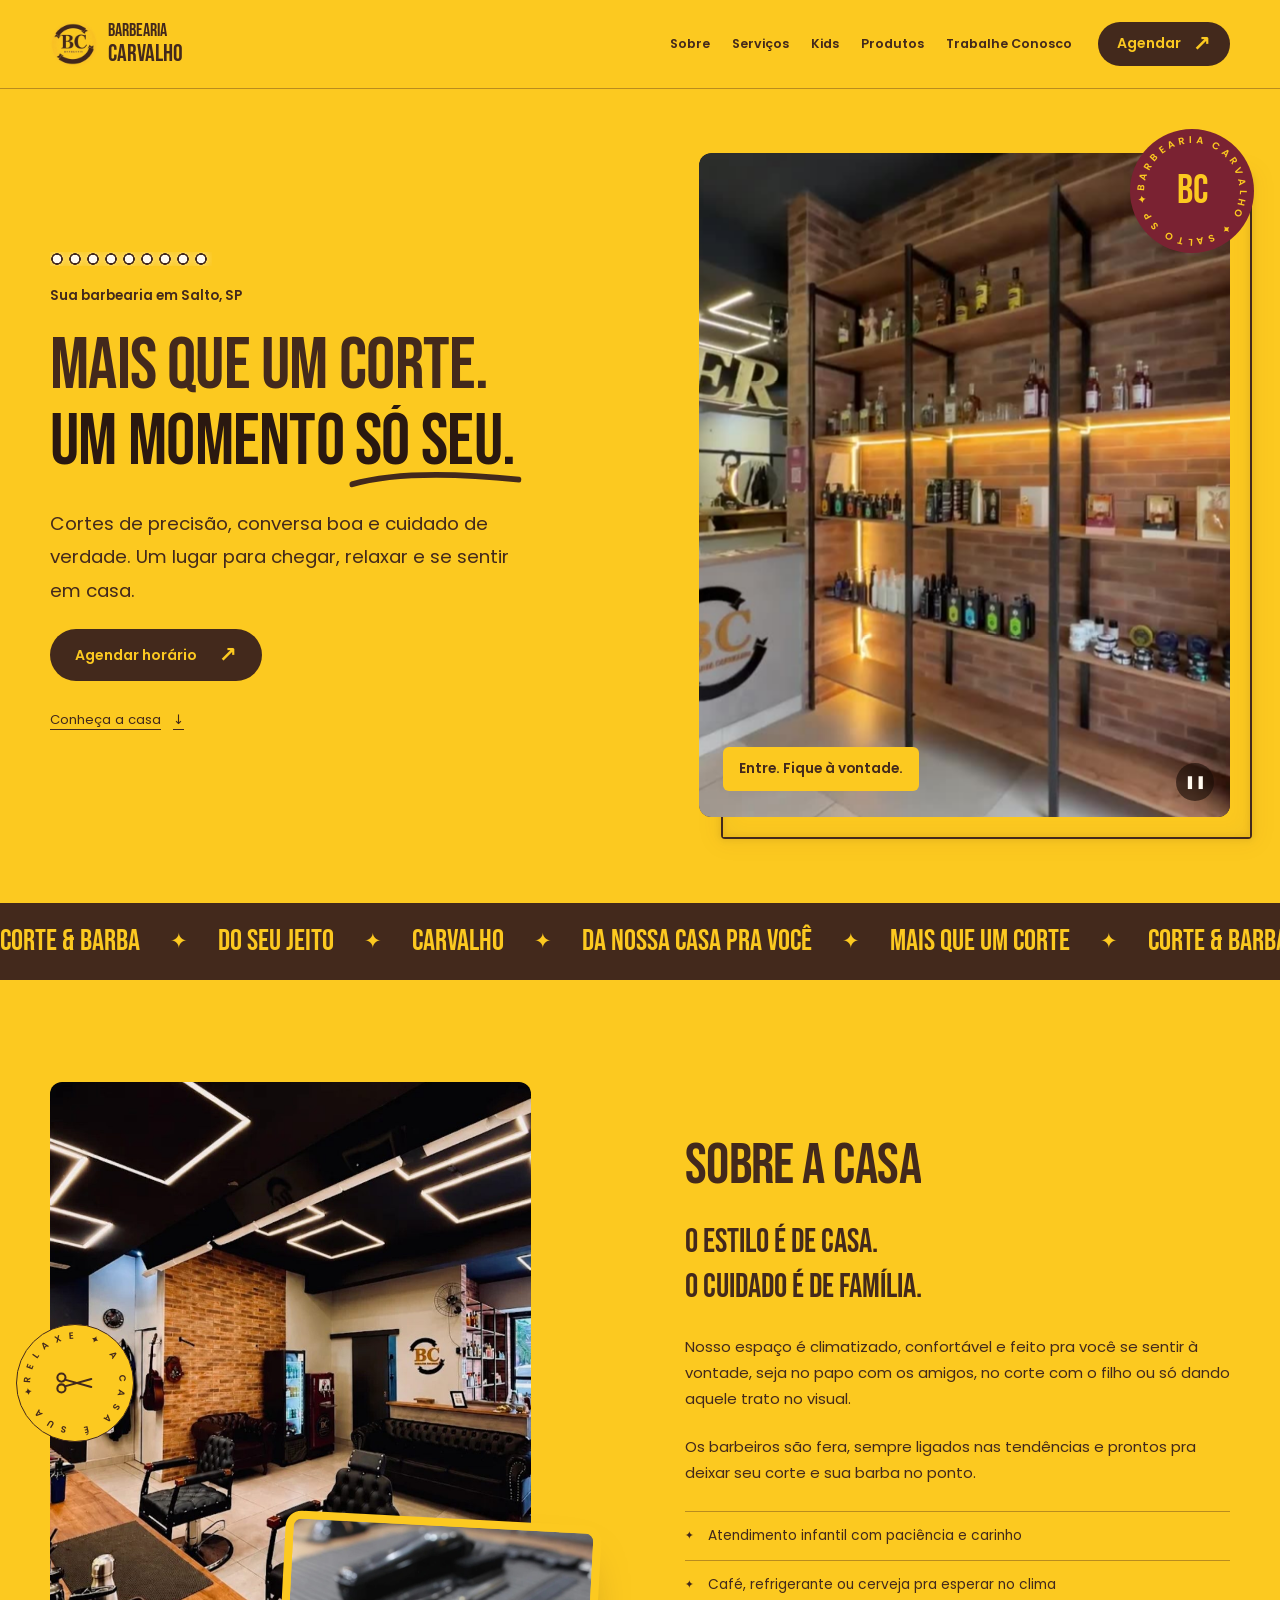
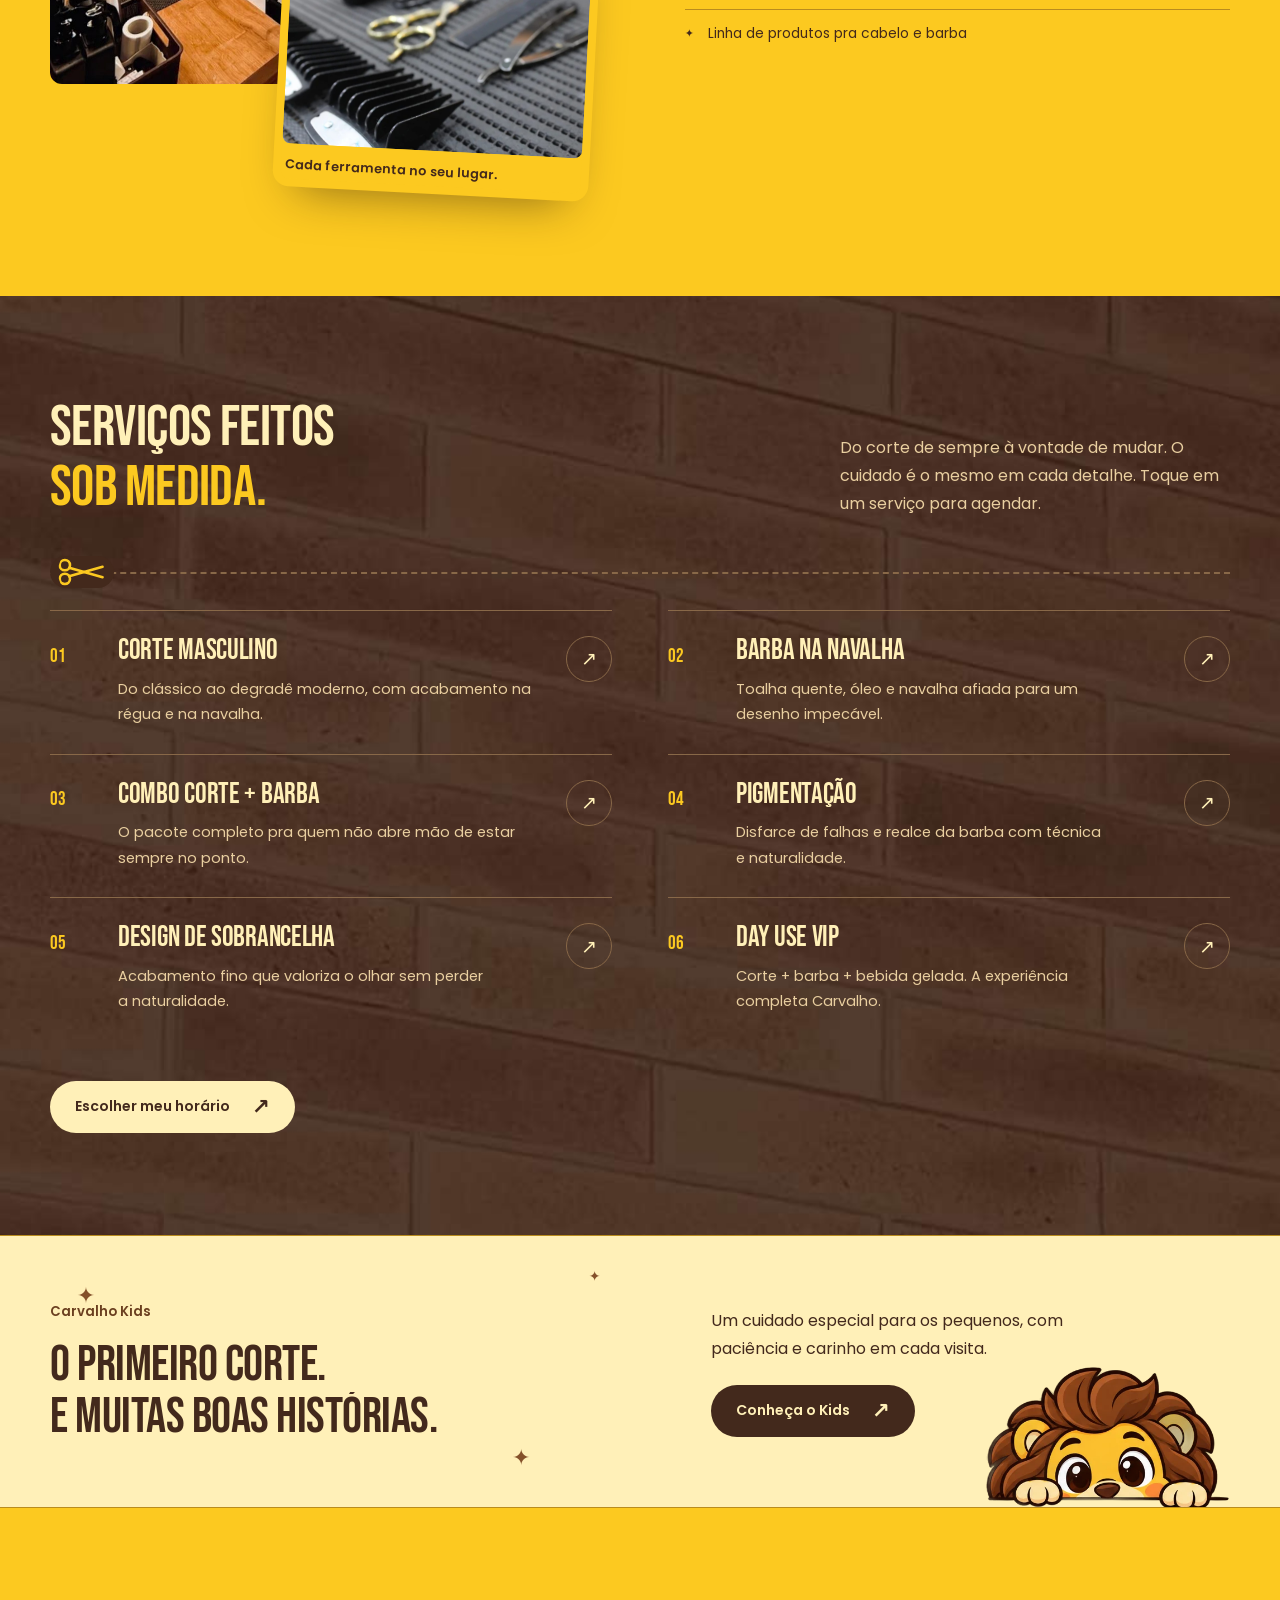
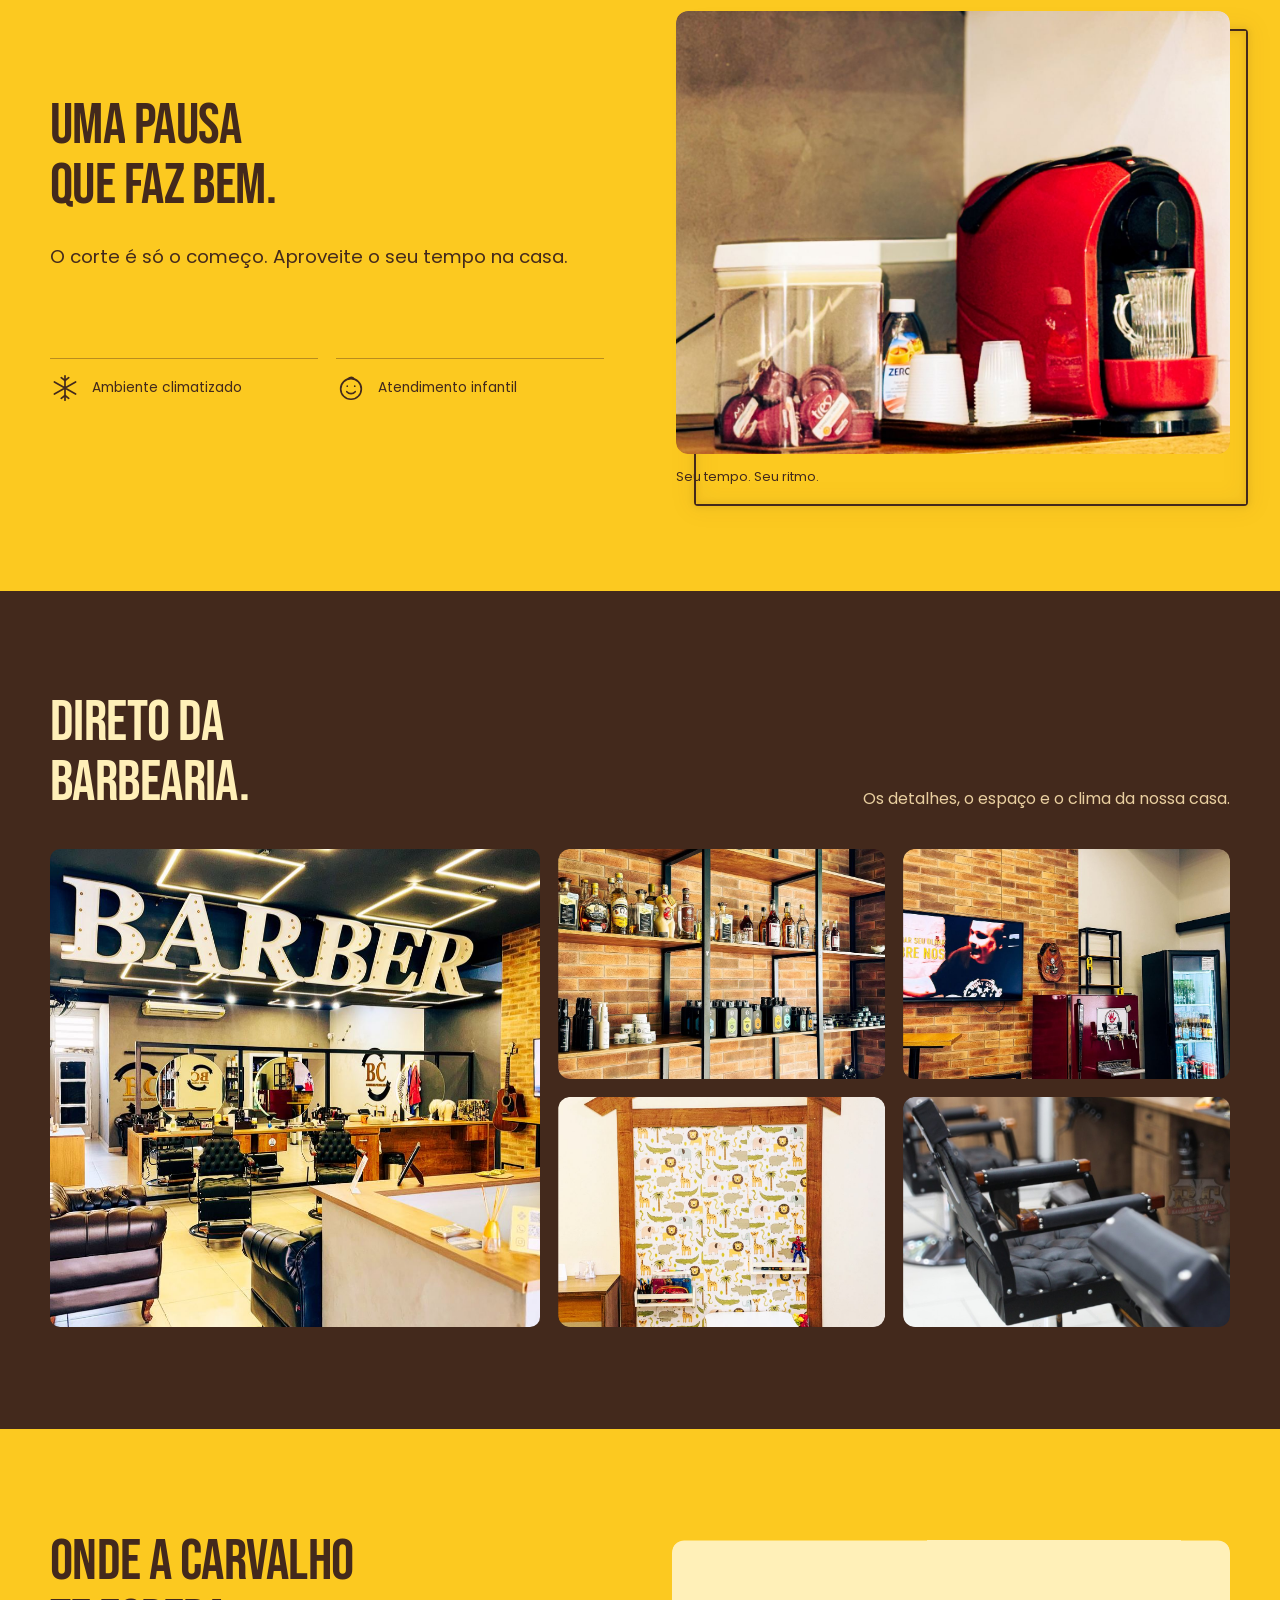
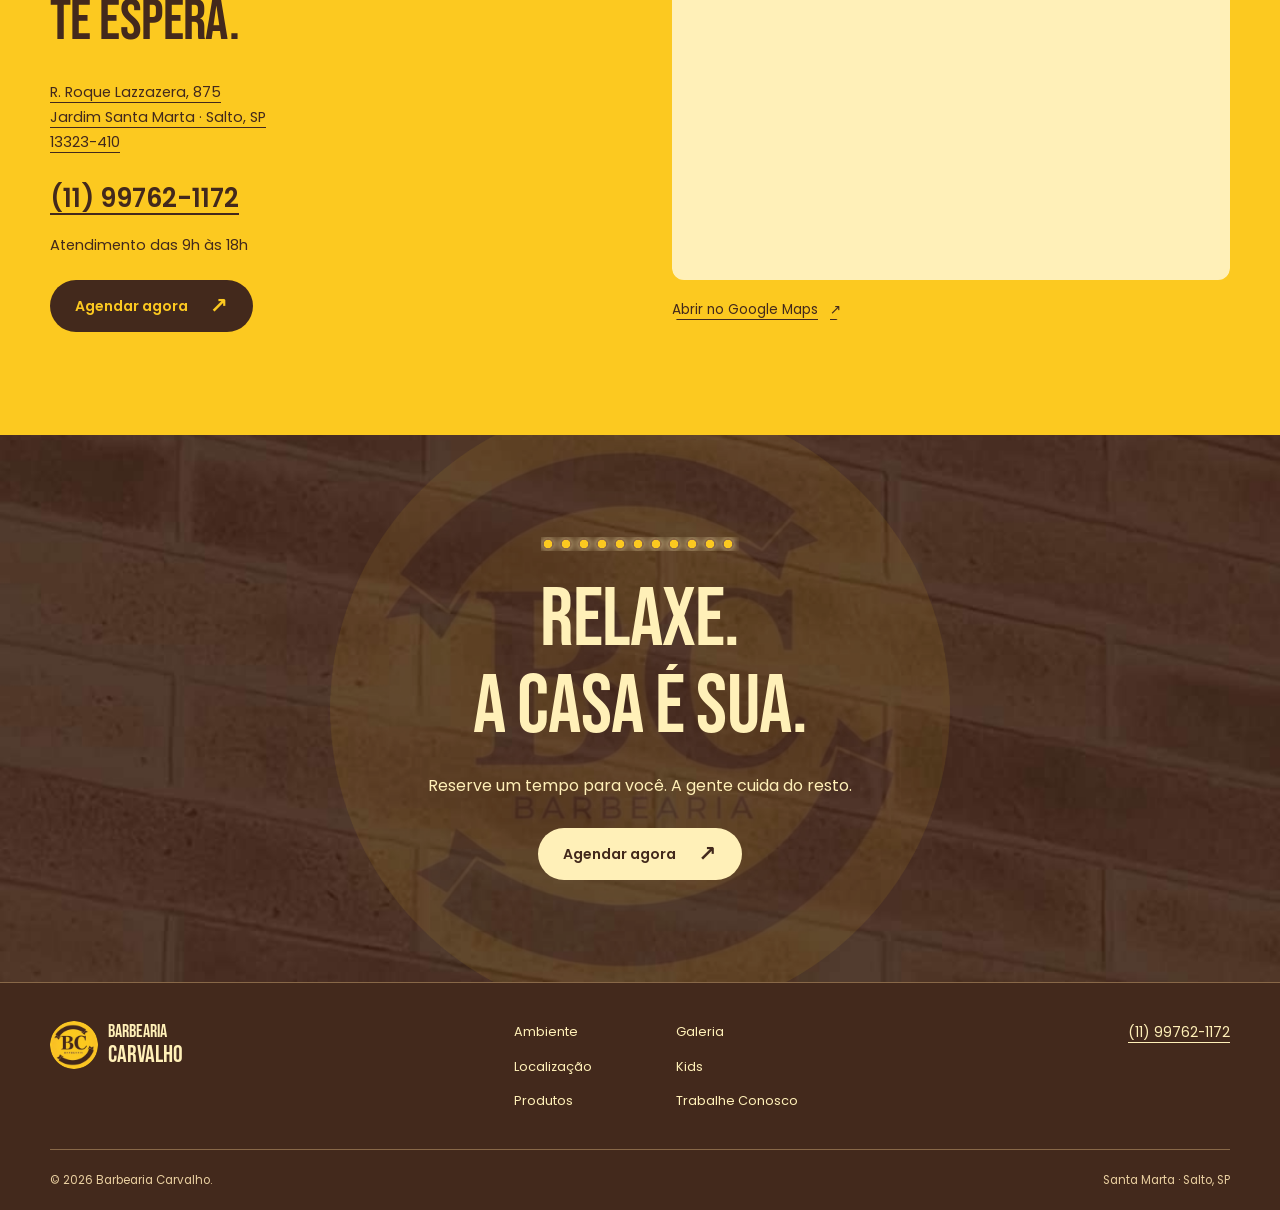
==== commit 751417d0: "Kids lion: real mascot with expression pack - 11 transparent WebP expressions cut from the mascot sh" ====
--- a/index.html
+++ b/index.html
@@ -34,46 +34,7 @@
 </ol><div data-reveal><a class="btn" href="https://sites.appbarber.com.br/barbeariacarvalhosalto" data-open-modal>Escolher meu horário<span aria-hidden="true">↗</span></a></div></div></section>
 <section class="kids-teaser"><span class="doodle" style="left:6%;top:18%;--d:-1s" aria-hidden="true">✦</span><span class="doodle" style="left:46%;top:12%;--d:-3s;font-size:14px" aria-hidden="true">✦</span><span class="doodle" style="left:40%;bottom:14%;--d:-5s" aria-hidden="true">✦</span>
 <div class="container teaser-grid"><div><p class="brand-note" data-reveal>Carvalho Kids</p><h2 data-split>O primeiro corte.<br>E muitas boas histórias.</h2></div><div data-reveal><p>Um cuidado especial para os pequenos, com paciência e carinho em cada visita.</p><a class="btn" href="kids.html">Conheça o Kids <span aria-hidden="true">↗</span></a></div></div>
-<div class="teaser-lion"><svg class="lion" viewBox="40 40 320 370" aria-hidden="true" focusable="false">
-<ellipse cx="200" cy="396" rx="96" ry="10" fill="var(--ink)" opacity=".18"/>
-<g class="lion__head">
-<g class="lion__mane" stroke="var(--ink)" stroke-width="0"><circle cx="200.0" cy="100.0" r="46" fill="var(--mane)"/>
-<circle cx="244.4" cy="114.8" r="42" fill="var(--mane-2)"/>
-<circle cx="286.3" cy="135.7" r="46" fill="var(--mane)"/>
-<circle cx="307.2" cy="177.6" r="42" fill="var(--mane-2)"/>
-<circle cx="322.0" cy="222.0" r="46" fill="var(--mane)"/>
-<circle cx="307.2" cy="266.4" r="42" fill="var(--mane-2)"/>
-<circle cx="286.3" cy="308.3" r="46" fill="var(--mane)"/>
-<circle cx="244.4" cy="329.2" r="42" fill="var(--mane-2)"/>
-<circle cx="200.0" cy="344.0" r="46" fill="var(--mane)"/>
-<circle cx="155.6" cy="329.2" r="42" fill="var(--mane-2)"/>
-<circle cx="113.7" cy="308.3" r="46" fill="var(--mane)"/>
-<circle cx="92.8" cy="266.4" r="42" fill="var(--mane-2)"/>
-<circle cx="78.0" cy="222.0" r="46" fill="var(--mane)"/>
-<circle cx="92.8" cy="177.6" r="42" fill="var(--mane-2)"/>
-<circle cx="113.7" cy="135.7" r="46" fill="var(--mane)"/>
-<circle cx="155.6" cy="114.8" r="42" fill="var(--mane-2)"/></g>
-<circle cx="200" cy="222" r="112" fill="var(--mane)"/>
-<path class="lion__tuft" d="M150 112 C160 58 236 44 262 88 C244 74 214 72 198 98 C194 80 170 80 150 112 Z" fill="#4f2c14"/>
-<circle cx="120" cy="140" r="28" fill="var(--yellow)" stroke="var(--ink)" stroke-width="4"/>
-<circle cx="120" cy="140" r="13" fill="var(--blush)"/>
-<circle cx="280" cy="140" r="28" fill="var(--yellow)" stroke="var(--ink)" stroke-width="4"/>
-<circle cx="280" cy="140" r="13" fill="var(--blush)"/>
-<circle cx="200" cy="232" r="98" fill="var(--yellow)" stroke="var(--ink)" stroke-width="4"/>
-<path d="M150 190 q14 -12 30 -2 M220 188 q16 -10 30 2" fill="none" stroke="var(--ink)" stroke-width="5" stroke-linecap="round"/>
-<g class="lion__pupils">
-<g class="lion__eye"><ellipse cx="166" cy="220" rx="12" ry="15" fill="var(--ink)"/><circle cx="170" cy="214" r="4.5" fill="#fffaf0"/></g>
-<g class="lion__eye"><ellipse cx="234" cy="220" rx="12" ry="15" fill="var(--ink)"/><circle cx="238" cy="214" r="4.5" fill="#fffaf0"/></g>
-</g>
-<circle cx="140" cy="258" r="15" fill="var(--blush)" opacity=".55"/>
-<circle cx="260" cy="258" r="15" fill="var(--blush)" opacity=".55"/>
-<ellipse cx="200" cy="278" rx="56" ry="40" fill="var(--yellow-light)" stroke="var(--ink)" stroke-width="3"/>
-<path d="M184 256 Q200 248 216 256 Q210 272 200 274 Q190 272 184 256 Z" fill="var(--ink)"/>
-<path d="M176 286 Q200 314 224 286 Q200 296 176 286 Z" fill="var(--ink)"/>
-<path d="M192 300 Q200 308 208 300" fill="none" stroke="var(--blush)" stroke-width="5" stroke-linecap="round"/>
-<g fill="var(--ink)"><circle cx="172" cy="276" r="2.2"/><circle cx="164" cy="284" r="2.2"/><circle cx="228" cy="276" r="2.2"/><circle cx="236" cy="284" r="2.2"/></g>
-</g>
-</svg></div></section>
+<div class="teaser-lion" aria-hidden="true"><img src="assets/img/leao/espiando.webp" alt="" width="435" height="258" loading="lazy"></div></section>
 <section class="section ambiente" id="ambiente"><div class="container environment-grid"><div data-stagger><h2 data-split>Uma pausa<br>que faz bem.</h2><p class="lead" data-reveal>O corte é só o começo. Aproveite o seu tempo na casa.</p><ul class="amenities">
 <li data-reveal data-draw><svg viewBox="0 0 32 32" aria-hidden="true"><path pathLength="1" d="M6 12h17v8a7 7 0 0 1-7 7h-3a7 7 0 0 1-7-7z"/><path pathLength="1" d="M23 14h2a3 3 0 0 1 0 6h-2"/><path pathLength="1" d="M11 4c-1 2 1 3 0 5M16 4c-1 2 1 3 0 5"/></svg>Café, refri ou cerveja</li>
 <li data-reveal data-draw><svg viewBox="0 0 32 32" aria-hidden="true"><path pathLength="1" d="M4 13a17 17 0 0 1 24 0"/><path pathLength="1" d="M8 17.5a11 11 0 0 1 16 0"/><path pathLength="1" d="M12 22a5 5 0 0 1 8 0"/><circle pathLength="1" cx="16" cy="26" r="1.2"/></svg>Wi-Fi grátis</li>
--- a/css/style.css
+++ b/css/style.css
@@ -172,7 +172,8 @@
 .kids-teaser { --bg: var(--yellow-light); --fg: var(--ink); background: var(--bg); color: var(--fg); border-block: 1px solid var(--line); }
 .teaser-grid .brand-note { margin-bottom: 16px; color: var(--mane); }
 .kids-teaser .doodle { color: var(--mane-2); }
-.teaser-lion { position: absolute; right: clamp(-10px,4vw,80px); bottom: -46px; width: clamp(130px,15vw,190px); z-index: 0; opacity: .95; }
+.teaser-lion { position: absolute; right: clamp(-10px,4vw,80px); bottom: -4px; width: clamp(170px,19vw,250px); z-index: 0; }
+.teaser-lion img { display: block; width: 100%; height: auto; }
 .teaser-grid > div:last-child { padding-right: clamp(0px,10vw,170px); }
 .doodle { position: absolute; color: var(--yellow); pointer-events: none; font-size: 22px; line-height: 1; }
 
@@ -268,11 +269,8 @@
 .kids-stage::after { content: ''; position: absolute; inset: 0; border-radius: 50%; border: 2px dashed var(--ink); opacity: .45; }
 .lion-btn { position: relative; z-index: 1; width: 78%; padding: 0; border: 0; background: none; border-radius: 50%; -webkit-tap-highlight-color: transparent; }
 .lion-btn:focus-visible { outline-offset: -6px; }
-.lion { width: 100%; height: auto; display: block; overflow: visible; }
-.lion__head { transform-box: fill-box; transform-origin: 50% 85%; }
-.lion__eye { transform-box: fill-box; transform-origin: center; }
-.lion__pupils { transition: transform .35s var(--ease-quart); }
-.lion__tuft { transform-box: fill-box; transform-origin: 30% 100%; }
+.lion-img { display: block; width: 100%; height: auto; transform-origin: 50% 100%; transform: rotate(var(--lean,0deg)); transition: transform .5s var(--ease-quart),opacity .18s; filter: drop-shadow(0 14px 18px rgb(67 41 28 / .25)); }
+.lion-img.is-swapping { opacity: .2; }
 .bubble { position: absolute; z-index: 2; top: 4%; left: -2%; padding: 12px 18px; border-radius: 18px 18px 18px 4px; background: var(--ink); color: var(--yellow-light); font: 400 1.5rem/1 'Bebas Neue',sans-serif; opacity: 0; transform: translateY(10px) scale(.9); transform-origin: bottom left; transition: opacity .3s var(--ease-out),transform .45s var(--ease-out); pointer-events: none; }
 .bubble.is-on { opacity: 1; transform: none; }
 .float { position: absolute; z-index: 2; color: var(--ink); pointer-events: none; }
@@ -286,6 +284,8 @@
 .step { position: relative; padding-top: 28px; border-top: 2px dashed var(--line); }
 .step__icon { width: 84px; height: 84px; border-radius: 50%; background: var(--ink); color: var(--yellow); display: grid; place-items: center; margin-bottom: 22px; transition: transform .6s var(--ease-out); }
 .step:hover .step__icon { transform: rotate(-8deg) scale(1.06); }
+.step__icon--lion { width: 120px; height: 120px; background: var(--yellow-light); border: 2px solid var(--ink); overflow: hidden; align-items: end; }
+.step__icon--lion img { width: 112%; max-width: none; margin-bottom: -6px; }
 .step__icon svg { width: 46px; height: 46px; fill: none; stroke: currentColor; stroke-width: 2.4; stroke-linecap: round; stroke-linejoin: round; }
 .step__num { position: absolute; top: 24px; right: 0; font: 400 3.4rem/1 'Bebas Neue',sans-serif; opacity: .25; }
 .step p { margin-top: 12px; color: var(--muted); font-size: .95rem; }
@@ -298,6 +298,7 @@
 .modal__close { position: absolute; right: 12px; top: 12px; width: 44px; height: 44px; border: 0; border-radius: 50%; background: var(--ink); color: var(--yellow); font-size: 30px; line-height: 1; transition: transform .4s var(--ease-out); }
 .modal__close:hover { transform: rotate(90deg); }
 .modal__logo { border-radius: 50%; margin: 8px auto 20px; }
+.modal__lion { display: block; width: 190px; height: auto; margin: 0 auto 10px; }
 .modal h2 { font-size: 2.35rem; margin-bottom: 18px; }
 .modal p { font-size: .88rem; }
 .modal__book { width: 100%; margin-top: 6px; }
@@ -381,7 +382,7 @@
   .blade--b { animation: snip-b .7s ease-in-out infinite alternate; }
   @keyframes snip-a { to { transform: rotate(-11deg); } }
   @keyframes snip-b { to { transform: rotate(11deg); } }
-  .teaser-lion { animation: peek 5s ease-in-out infinite; }
+  .teaser-lion { animation: peek 5s ease-in-out infinite; transform-origin: 50% 100%; }
   @keyframes peek { 0%,100% { transform: translateY(18px) rotate(-3deg); } 50% { transform: translateY(0) rotate(3deg); } }
   .doodle { animation: drift 7s ease-in-out infinite; animation-delay: var(--d,0s); }
   @keyframes drift { 50% { transform: translate(8px,-14px) rotate(25deg); opacity: .5; } }
@@ -391,13 +392,9 @@
 
 
   /* Kids */
-  .lion__eye { animation: blink 5s infinite; }
-  @keyframes blink { 0%,93%,100% { transform: scaleY(1); } 96% { transform: scaleY(.1); } }
-  .lion__head { animation: bob 4s ease-in-out infinite; }
+  .lion-btn { animation: bob 4s ease-in-out infinite; }
   @keyframes bob { 50% { transform: translateY(-6px) rotate(-1.5deg); } }
-  .lion__tuft { animation: tuft 4s ease-in-out infinite; }
-  @keyframes tuft { 50% { transform: rotate(-6deg); } }
-  .lion-btn.is-happy .lion__head { animation: wiggle .9s var(--ease-out); }
+  .lion-btn.is-happy .lion-img { animation: wiggle .9s var(--ease-out); }
   @keyframes wiggle { 20% { transform: rotate(-7deg) scale(1.04); } 45% { transform: rotate(6deg) scale(1.04); } 70% { transform: rotate(-3deg); } }
   .kids-stage::after { animation: spin 40s linear infinite; }
   .float { animation: float 6s ease-in-out infinite; animation-delay: var(--d,0s); }
@@ -499,7 +496,7 @@
   .teaser-grid { gap: 24px; }
   .teaser-grid > div:last-child { padding-right: 0; }
   .teaser-grid .btn { margin-top: 4px; }
-  .teaser-lion { width: 140px; right: 20px; bottom: -34px; }
+  .teaser-lion { width: 170px; right: 16px; bottom: -4px; }
   .gallery-grid { grid-template-columns: 1fr 1fr; grid-template-rows: 260px 150px 150px; gap: 12px; }
   .led::after,.hero__visual.led::after { inset: 12px -10px -10px 12px; }
   .kids-corner__grid { grid-template-columns: 1fr; }
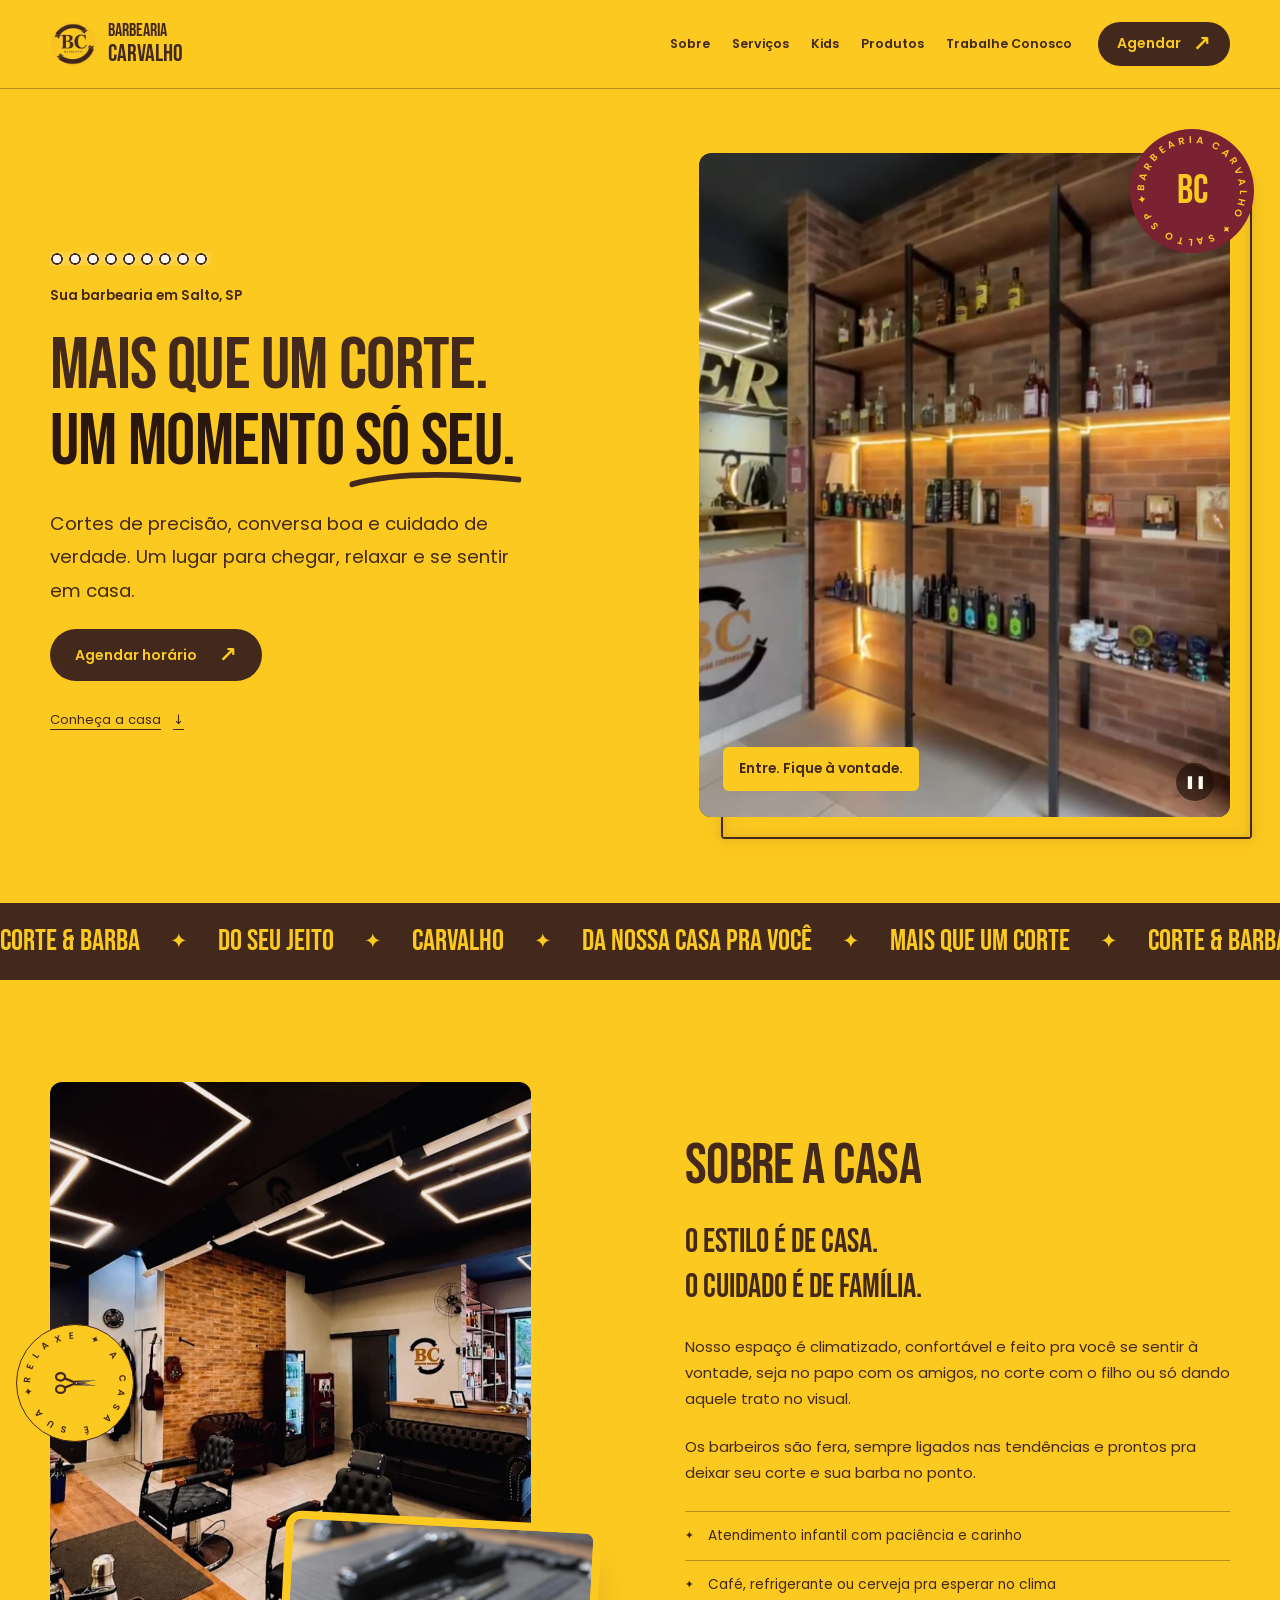
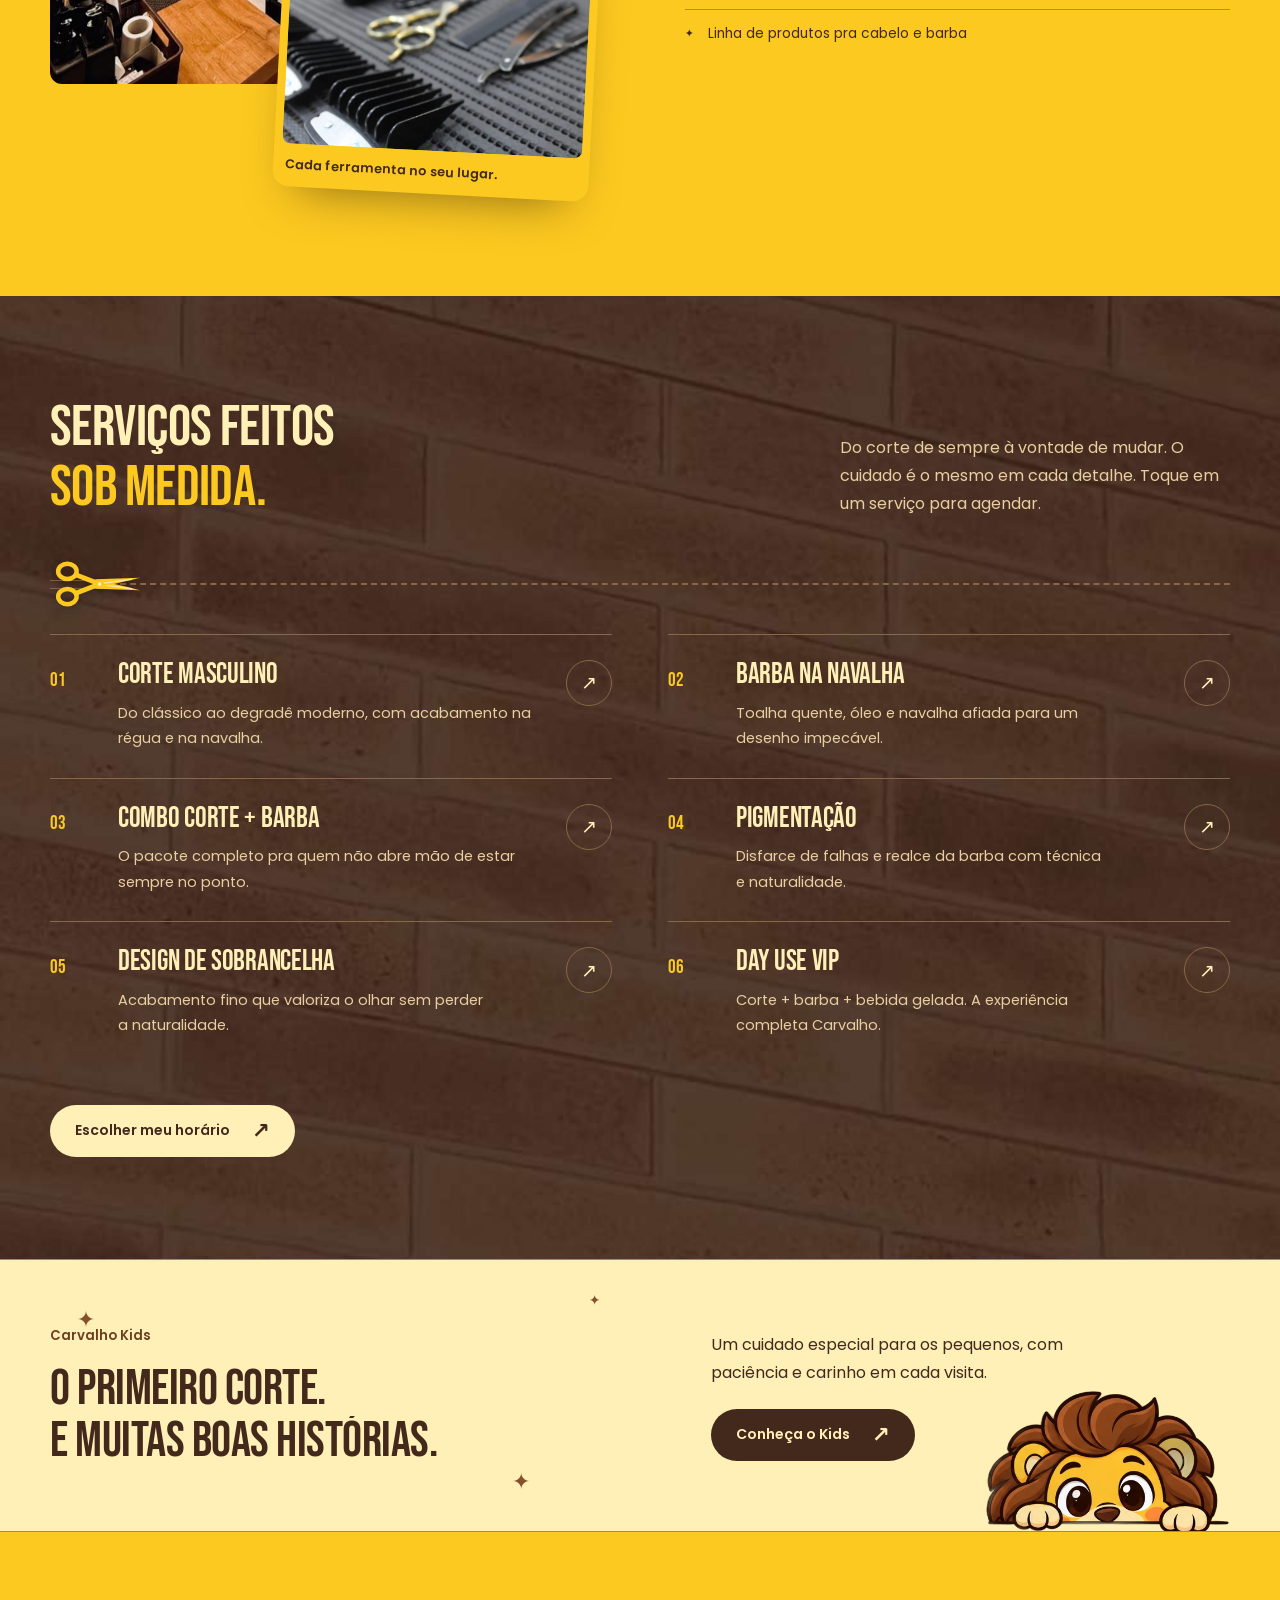
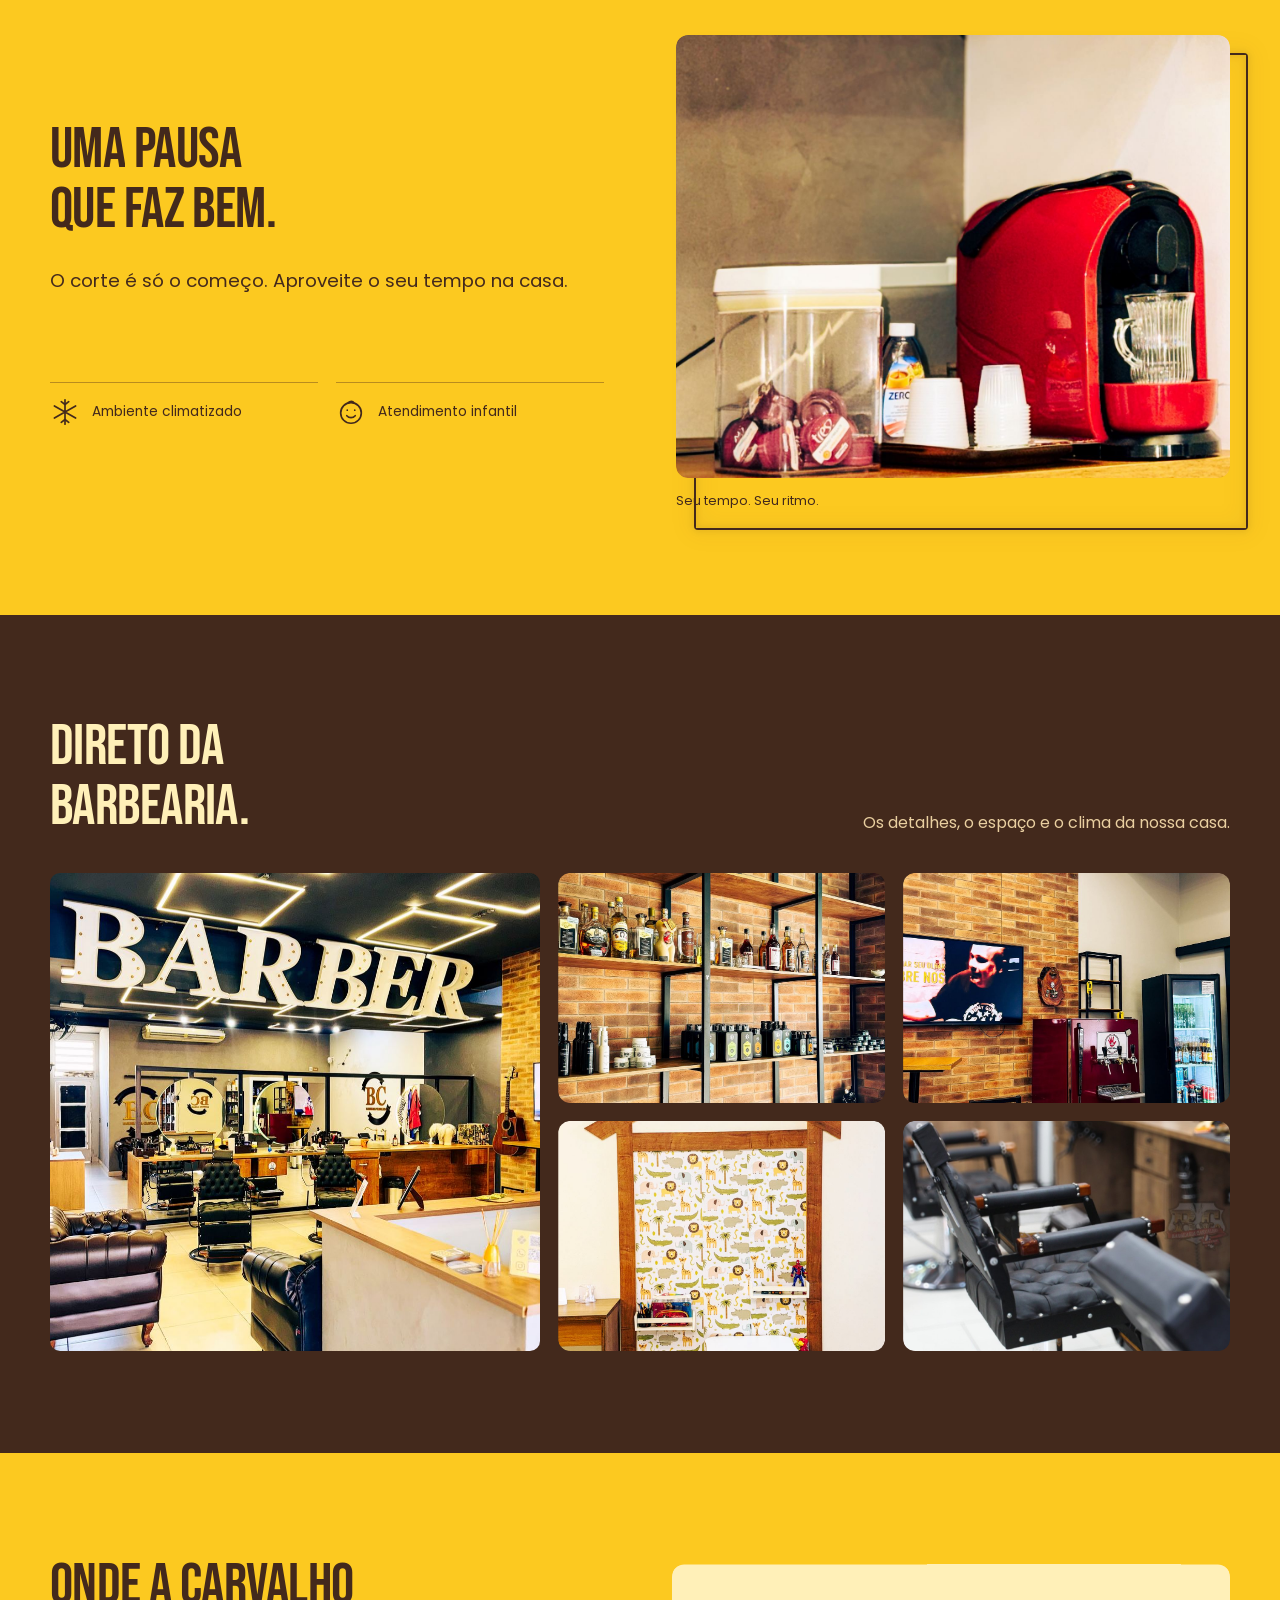
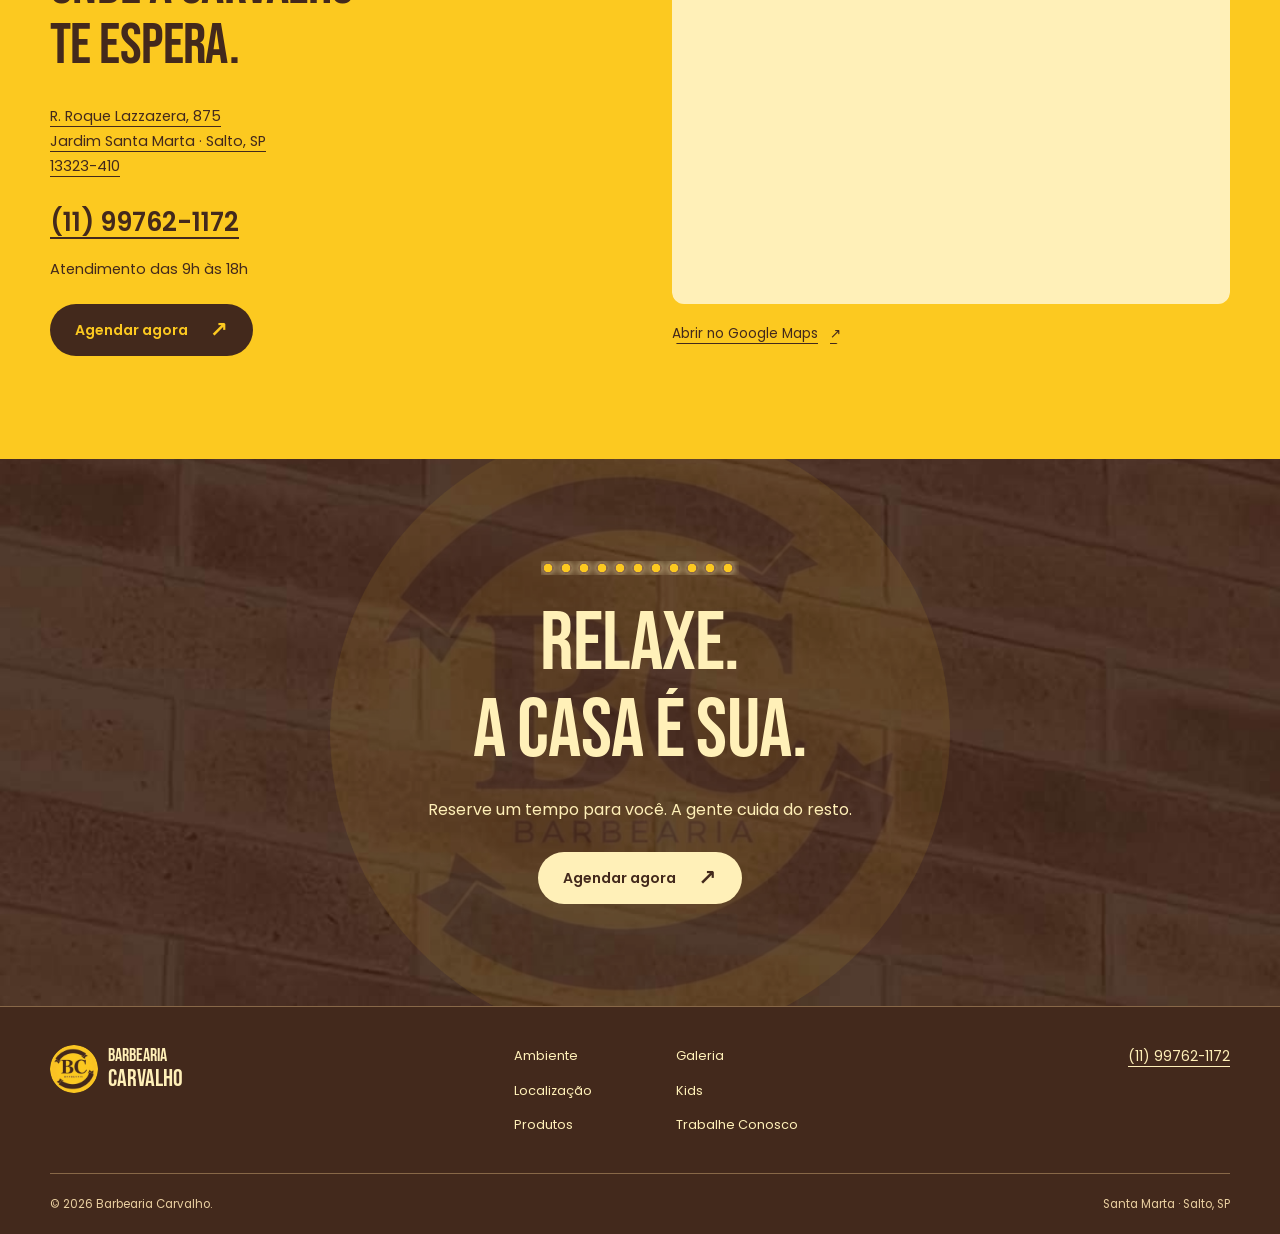
==== commit c7a61e95: "Livelier, nicer scissors - New scissors drawing (oval rings, curved tapered blades with highlight, p" ====
--- a/index.html
+++ b/index.html
@@ -19,11 +19,11 @@
 <section class="section sobre" id="sobre"><div class="container about-grid"><div class="about-photos">
 <figure class="about-main frame parallax" data-reveal="clip"><img src="assets/img/interior-wide.jpg" alt="Vista da casa, com cadeiras de barbeiro e área de espera" width="1080" height="1340" loading="lazy"></figure>
 <figure class="about-detail" data-reveal style="--d:.25s"><div class="frame"><img src="assets/img/ferramentas.jpg" alt="Tesoura dourada, navalha, pente e máquinas organizados na bancada da barbearia" width="2000" height="1325" loading="lazy"></div><figcaption>Cada ferramenta no seu lugar.</figcaption></figure>
-<span class="about-stamp" aria-hidden="true"><svg class="ring" viewBox="0 0 120 120" aria-hidden="true"><path id="ring-about" d="M60,60 m-46,0 a46,46 0 1,1 92,0 a46,46 0 1,1 -92,0" fill="none"/><text textLength="286" lengthAdjust="spacing"><textPath href="#ring-about">RELAXE ✦ A CASA É SUA ✦ </textPath></text></svg><svg class="scissor-mark" viewBox="0 0 56 32" fill="none" stroke="currentColor" stroke-width="3" stroke-linecap="round" aria-hidden="true"><g class="blade blade--a"><circle cx="8" cy="8" r="6"/><path d="M13 11 L52 22"/></g><g class="blade blade--b"><circle cx="8" cy="24" r="6"/><path d="M13 21 L52 10"/></g></svg></span></div>
+<span class="about-stamp" aria-hidden="true"><svg class="ring" viewBox="0 0 120 120" aria-hidden="true"><path id="ring-about" d="M60,60 m-46,0 a46,46 0 1,1 92,0 a46,46 0 1,1 -92,0" fill="none"/><text textLength="286" lengthAdjust="spacing"><textPath href="#ring-about">RELAXE ✦ A CASA É SUA ✦ </textPath></text></svg><svg class="scissor-mark shears" viewBox="0 0 64 36" aria-hidden="true"><g class="blade blade--a"><ellipse cx="11" cy="9" rx="6.6" ry="5.4" fill="none" stroke="currentColor" stroke-width="3.2"/><path d="M17 11.4 L34 18" stroke="currentColor" stroke-width="3.4" stroke-linecap="round"/><path d="M30 15 Q48 18.6 63 22.4 Q47 21.8 31 21.4 Z" fill="currentColor"/><path d="M37 18.6 L57 21.4" stroke="#fffaf0" stroke-opacity=".6" stroke-width="1" stroke-linecap="round"/></g><g class="blade blade--b"><ellipse cx="11" cy="27" rx="6.6" ry="5.4" fill="none" stroke="currentColor" stroke-width="3.2"/><path d="M17 24.6 L34 18" stroke="currentColor" stroke-width="3.4" stroke-linecap="round"/><path d="M30 21 Q48 17.4 63 13.6 Q47 14.2 31 14.6 Z" fill="currentColor"/><path d="M37 17.4 L57 14.6" stroke="#fffaf0" stroke-opacity=".6" stroke-width="1" stroke-linecap="round"/></g><circle cx="34" cy="18" r="3.1" fill="currentColor"/><circle cx="34" cy="18" r="1.2" fill="#fffaf0" fill-opacity=".9"/></svg></span></div>
 <div class="about-copy" data-stagger><h2 data-split>Sobre a casa</h2><p class="statement" data-reveal>O estilo é de casa.<br>O cuidado é de família.</p><p data-reveal>Nosso espaço é climatizado, confortável e feito pra você se sentir à vontade, seja no papo com os amigos, no corte com o filho ou só dando aquele trato no visual.</p><p data-reveal>Os barbeiros são fera, sempre ligados nas tendências e prontos pra deixar seu corte e sua barba no ponto.</p>
 <ul class="simple-list"><li data-reveal>Atendimento infantil com paciência e carinho</li><li data-reveal>Café, refrigerante ou cerveja pra esperar no clima</li><li data-reveal>Linha de produtos pra cabelo e barba</li></ul><div data-reveal><a class="btn btn--outline" href="https://sites.appbarber.com.br/barbeariacarvalhosalto" data-open-modal>Marcar meu horário<span aria-hidden="true">↗</span></a></div></div></div></section>
 <section class="section section--ink section--brick services" id="servicos"><div class="container"><div class="section-intro"><h2 data-split>Serviços feitos<br><span class="accent">sob medida.</span></h2><p data-reveal>Do corte de sempre à vontade de mudar. O cuidado é o mesmo em cada detalhe. Toque em um serviço para agendar.</p></div>
-<div class="cut-line" aria-hidden="true"><div class="cut-line__track"><svg viewBox="0 0 56 32" fill="none" stroke="currentColor" stroke-width="3" stroke-linecap="round" aria-hidden="true"><g class="blade blade--a"><circle cx="8" cy="8" r="6"/><path d="M13 11 L52 22"/></g><g class="blade blade--b"><circle cx="8" cy="24" r="6"/><path d="M13 21 L52 10"/></g></svg></div></div>
+<div class="cut-line" aria-hidden="true"><div class="cut-line__track"><span class="cut-line__shears"><svg class="shears" viewBox="0 0 64 36" aria-hidden="true"><g class="blade blade--a"><ellipse cx="11" cy="9" rx="6.6" ry="5.4" fill="none" stroke="currentColor" stroke-width="3.2"/><path d="M17 11.4 L34 18" stroke="currentColor" stroke-width="3.4" stroke-linecap="round"/><path d="M30 15 Q48 18.6 63 22.4 Q47 21.8 31 21.4 Z" fill="currentColor"/><path d="M37 18.6 L57 21.4" stroke="#fffaf0" stroke-opacity=".6" stroke-width="1" stroke-linecap="round"/></g><g class="blade blade--b"><ellipse cx="11" cy="27" rx="6.6" ry="5.4" fill="none" stroke="currentColor" stroke-width="3.2"/><path d="M17 24.6 L34 18" stroke="currentColor" stroke-width="3.4" stroke-linecap="round"/><path d="M30 21 Q48 17.4 63 13.6 Q47 14.2 31 14.6 Z" fill="currentColor"/><path d="M37 17.4 L57 14.6" stroke="#fffaf0" stroke-opacity=".6" stroke-width="1" stroke-linecap="round"/></g><circle cx="34" cy="18" r="3.1" fill="currentColor"/><circle cx="34" cy="18" r="1.2" fill="#fffaf0" fill-opacity=".9"/></svg><i class="cut-line__bit"></i><i class="cut-line__bit"></i><i class="cut-line__bit"></i></span></div><div class="cut-line__rest"></div></div>
 <ol class="services-list" data-stagger>
 <li><a class="service" data-reveal href="https://sites.appbarber.com.br/barbeariacarvalhosalto" data-open-modal><span class="service__num">01</span><div><h3>Corte Masculino</h3><p>Do clássico ao degradê moderno, com acabamento na régua e na navalha.</p></div><span class="service__go" aria-hidden="true">↗</span></a></li>
 <li><a class="service" data-reveal href="https://sites.appbarber.com.br/barbeariacarvalhosalto" data-open-modal><span class="service__num">02</span><div><h3>Barba na Navalha</h3><p>Toalha quente, óleo e navalha afiada para um desenho impecável.</p></div><span class="service__go" aria-hidden="true">↗</span></a></li>
--- a/css/style.css
+++ b/css/style.css
@@ -105,7 +105,6 @@
 
 /* Tijolo do salão, escurecido, nas seções escuras de destaque. */
 .section--brick { background: var(--ink) url(../assets/img/textura-tijolo.jpg) center / cover; }
-.section--brick .cut-line svg { border-radius: 999px; padding-inline: 8px; }
 
 /* Faixa em movimento */
 .marquee { background: var(--ink); color: var(--yellow); overflow: hidden; padding: 20px 0; font: 400 clamp(1.3rem,2.4vw,1.9rem)/1.2 'Bebas Neue',sans-serif; }
@@ -123,7 +122,7 @@
 .about-detail .frame { aspect-ratio: 4/3; border-radius: 8px; }
 .about-detail figcaption { font-weight: 600; margin: 10px 4px 2px; }
 .about-stamp { position: absolute; left: -34px; top: 34%; width: 118px; height: 118px; border-radius: 50%; background: var(--yellow); color: var(--ink); border: 1px solid var(--ink); display: grid; place-items: center; }
-.about-stamp svg.scissor-mark { width: 38px; height: 38px; }
+.about-stamp svg.scissor-mark { width: 44px; height: 26px; }
 .about-copy p:not(.statement) { font-size: .93rem; }
 .simple-list { list-style: none; padding: 0; margin: 25px 0 30px; font-size: .86rem; }
 .simple-list li { border-top: 1px solid var(--line); padding-block: 12px; display: flex; gap: 14px; align-items: center; }
@@ -133,11 +132,16 @@
 .section-intro { display: flex; align-items: end; justify-content: space-between; gap: 40px; margin-bottom: 36px; }
 .section-intro p { max-width: 39ch; margin: 0; color: var(--muted); }
 .section-intro h2 .accent { color: var(--yellow); }
-.cut-line { position: relative; overflow: hidden; height: 36px; margin-bottom: 20px; color: var(--yellow); }
-.cut-line::before { content: ''; position: absolute; left: 0; right: 0; top: 50%; border-top: 2px dashed var(--line); }
-.cut-line__track { position: absolute; inset: 0; }
-.cut-line svg { position: absolute; left: 0; top: 50%; width: 48px; height: 32px; translate: 0 -50%; background: var(--bg); padding-inline: 4px; box-sizing: content-box; }
-.blade { transform-box: view-box; transform-origin: 30px 16px; }
+/* Tesoura que corta a linha: a parte já cortada vira duas bordas que se afastam. */
+.cut-line { position: relative; display: flex; align-items: center; height: 60px; margin-bottom: 20px; color: var(--yellow); }
+.cut-line__track { position: relative; flex: none; width: 60px; height: 100%;
+  background: linear-gradient(var(--line),var(--line)) 0 calc(50% - 4px) / 100% 1px no-repeat, linear-gradient(var(--line),var(--line)) 0 calc(50% + 4px) / 100% 1px no-repeat; }
+.cut-line__rest { flex: 1; border-top: 2px dashed var(--line); }
+.cut-line__shears { position: absolute; top: 50%; right: -32px; width: clamp(72px,7vw,96px); aspect-ratio: 64/36; height: auto; translate: 0 -50%; filter: drop-shadow(0 3px 6px rgb(0 0 0 / .35)); }
+.cut-line__shears svg { display: block; width: 100%; height: 100%; overflow: visible; }
+.cut-line__bit { position: absolute; left: 72%; top: 54%; width: 8px; height: 2px; border-radius: 2px; background: var(--muted); opacity: 0; pointer-events: none; }
+.shears { overflow: visible; }
+.blade { transform-box: view-box; transform-origin: 34px 18px; }
 .services-list { list-style: none; padding: 0; margin: 0 0 40px; display: grid; grid-template-columns: 1fr 1fr; gap: 0 56px; }
 .service { position: relative; isolation: isolate; display: grid; grid-template-columns: 52px 1fr 46px; gap: 16px; align-items: start; padding: 26px 0; color: var(--fg); }
 .service::after { content: ''; position: absolute; left: 0; right: 0; top: 0; height: 1px; background: var(--line); transform-origin: left; transition: transform 1s var(--ease-out) var(--d,0s); }
@@ -269,7 +273,7 @@
 .kids-stage::after { content: ''; position: absolute; inset: 0; border-radius: 50%; border: 2px dashed var(--ink); opacity: .45; }
 .lion-btn { position: relative; z-index: 1; width: 78%; padding: 0; border: 0; background: none; border-radius: 50%; -webkit-tap-highlight-color: transparent; }
 .lion-btn:focus-visible { outline-offset: -6px; }
-.lion-img { display: block; width: 100%; height: auto; transform-origin: 50% 100%; transform: rotate(var(--lean,0deg)); transition: transform .5s var(--ease-quart),opacity .18s; filter: drop-shadow(0 14px 18px rgb(67 41 28 / .25)); }
+.lion-img { display: block; width: 100%; height: auto; transition: opacity .18s; filter: drop-shadow(0 14px 18px rgb(67 41 28 / .25)); }
 .lion-img.is-swapping { opacity: .2; }
 .bubble { position: absolute; z-index: 2; top: 4%; left: -2%; padding: 12px 18px; border-radius: 18px 18px 18px 4px; background: var(--ink); color: var(--yellow-light); font: 400 1.5rem/1 'Bebas Neue',sans-serif; opacity: 0; transform: translateY(10px) scale(.9); transform-origin: bottom left; transition: opacity .3s var(--ease-out),transform .45s var(--ease-out); pointer-events: none; }
 .bubble.is-on { opacity: 1; transform: none; }
@@ -378,12 +382,18 @@
 
   /* Movimento contínuo e leve */
   .about-stamp svg.ring { animation-duration: 18s; animation-direction: reverse; }
-  .blade--a { animation: snip-a .7s ease-in-out infinite alternate; }
-  .blade--b { animation: snip-b .7s ease-in-out infinite alternate; }
-  @keyframes snip-a { to { transform: rotate(-11deg); } }
-  @keyframes snip-b { to { transform: rotate(11deg); } }
-  .teaser-lion { animation: peek 5s ease-in-out infinite; transform-origin: 50% 100%; }
-  @keyframes peek { 0%,100% { transform: translateY(18px) rotate(-3deg); } 50% { transform: translateY(0) rotate(3deg); } }
+  /* Corte rápido e abertura mais lenta, como uma tesoura de verdade. */
+  .blade--a { animation: snip-a .62s cubic-bezier(.6,0,.2,1) infinite; }
+  .blade--b { animation: snip-b .62s cubic-bezier(.6,0,.2,1) infinite; }
+  @keyframes snip-a { 0%,100% { transform: rotate(9deg); } 38% { transform: rotate(-8deg); } 50% { transform: rotate(-6deg); } }
+  @keyframes snip-b { 0%,100% { transform: rotate(-9deg); } 38% { transform: rotate(8deg); } 50% { transform: rotate(6deg); } }
+  .float--scissors .blade,.about-stamp .blade { animation-duration: 1.1s; }
+  .cut-line__bit { animation: clip-fall 1.24s ease-in infinite; }
+  .cut-line__bit:nth-of-type(2) { animation-delay: .41s; --x: -9px; --r: -160deg; }
+  .cut-line__bit:nth-of-type(3) { animation-delay: .82s; --x: 6px; --r: 220deg; width: 5px; }
+  @keyframes clip-fall { 0% { opacity: 0; transform: translate(0,0) rotate(0); } 12% { opacity: .9; } 100% { opacity: 0; transform: translate(var(--x,-4px),26px) rotate(var(--r,140deg)); } }
+  .cut-line__shears { animation: shears-push .62s ease-in-out infinite; }
+  @keyframes shears-push { 38% { translate: 3px -50%; } }
   .doodle { animation: drift 7s ease-in-out infinite; animation-delay: var(--d,0s); }
   @keyframes drift { 50% { transform: translate(8px,-14px) rotate(25deg); opacity: .5; } }
   .final-cta__stamp { animation: spin 90s linear infinite; }
@@ -392,10 +402,6 @@
 
 
   /* Kids */
-  .lion-btn { animation: bob 4s ease-in-out infinite; }
-  @keyframes bob { 50% { transform: translateY(-6px) rotate(-1.5deg); } }
-  .lion-btn.is-happy .lion-img { animation: wiggle .9s var(--ease-out); }
-  @keyframes wiggle { 20% { transform: rotate(-7deg) scale(1.04); } 45% { transform: rotate(6deg) scale(1.04); } 70% { transform: rotate(-3deg); } }
   .kids-stage::after { animation: spin 40s linear infinite; }
   .float { animation: float 6s ease-in-out infinite; animation-delay: var(--d,0s); }
   @keyframes float { 50% { transform: translateY(-16px) rotate(var(--r,10deg)); } }
@@ -413,7 +419,7 @@
     @keyframes float-up { from { translate: 0 50px; } to { translate: 0 -50px; } }
     .about-stamp { animation: float-up linear both reverse; animation-timeline: view(); }
     .cut-line__track { animation: cut linear both; animation-timeline: view(); animation-range: entry 10% cover 55%; }
-    @keyframes cut { to { transform: translateX(calc(100% - 56px)); } }
+    @keyframes cut { from { width: 60px; } to { width: calc(100% - 60px); } }
     .final-cta h2 { animation: breathe linear both; animation-timeline: view(); animation-range: entry 0% cover 50%; }
     @keyframes breathe { from { letter-spacing: .08em; } to { letter-spacing: -.01em; } }
     .nav__progress { transform: none; scale: 0 1; animation: progress linear both; animation-timeline: scroll(root); }
@@ -486,7 +492,7 @@
   .about-main { aspect-ratio: 5/4; }
   .about-detail { width: 62%; right: 0; border-width: 6px; }
   .about-stamp { left: auto; right: 12px; top: 12px; width: 84px; height: 84px; }
-  .about-stamp svg.scissor-mark { width: 28px; height: 28px; }
+  .about-stamp svg.scissor-mark { width: 34px; height: 20px; }
   .about-grid { gap: 36px; }
   .section-intro { flex-direction: column; align-items: start; gap: 24px; margin-bottom: 28px; }
   .section-intro p { max-width: 42ch; }
